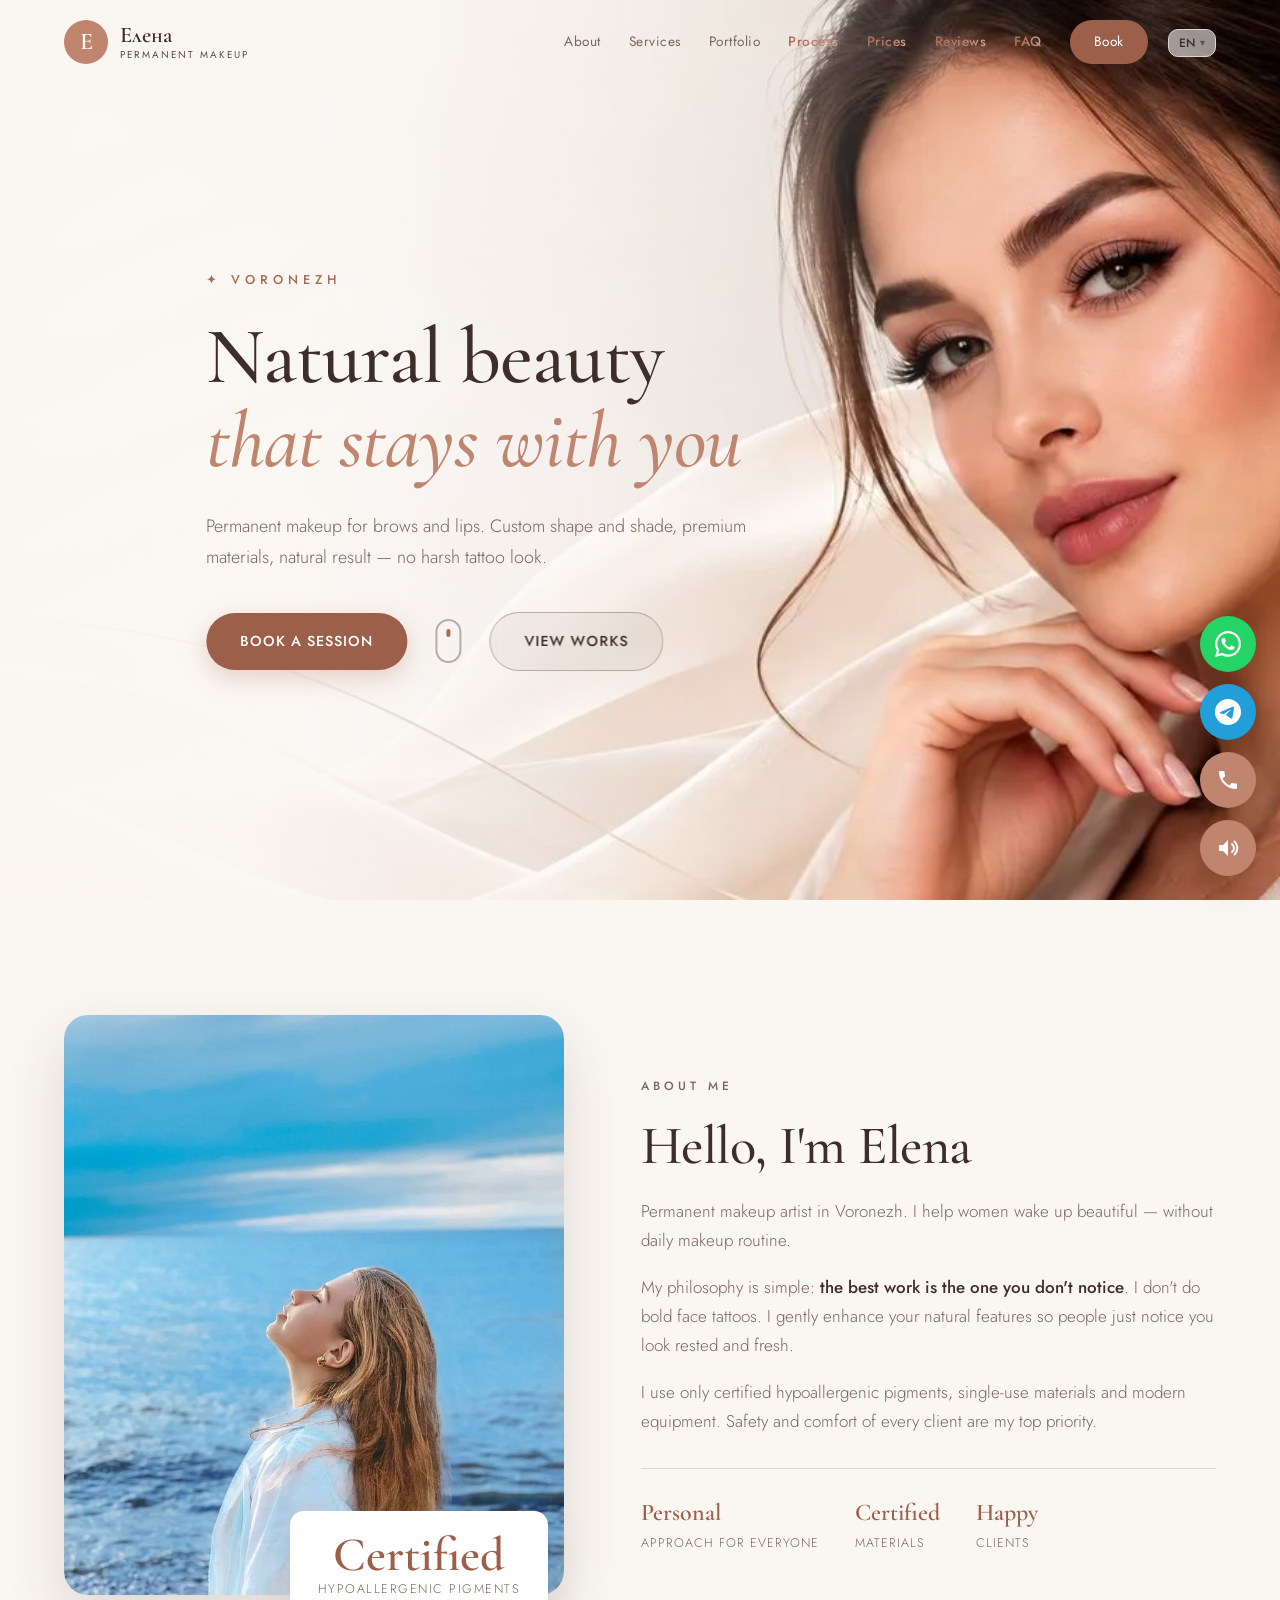
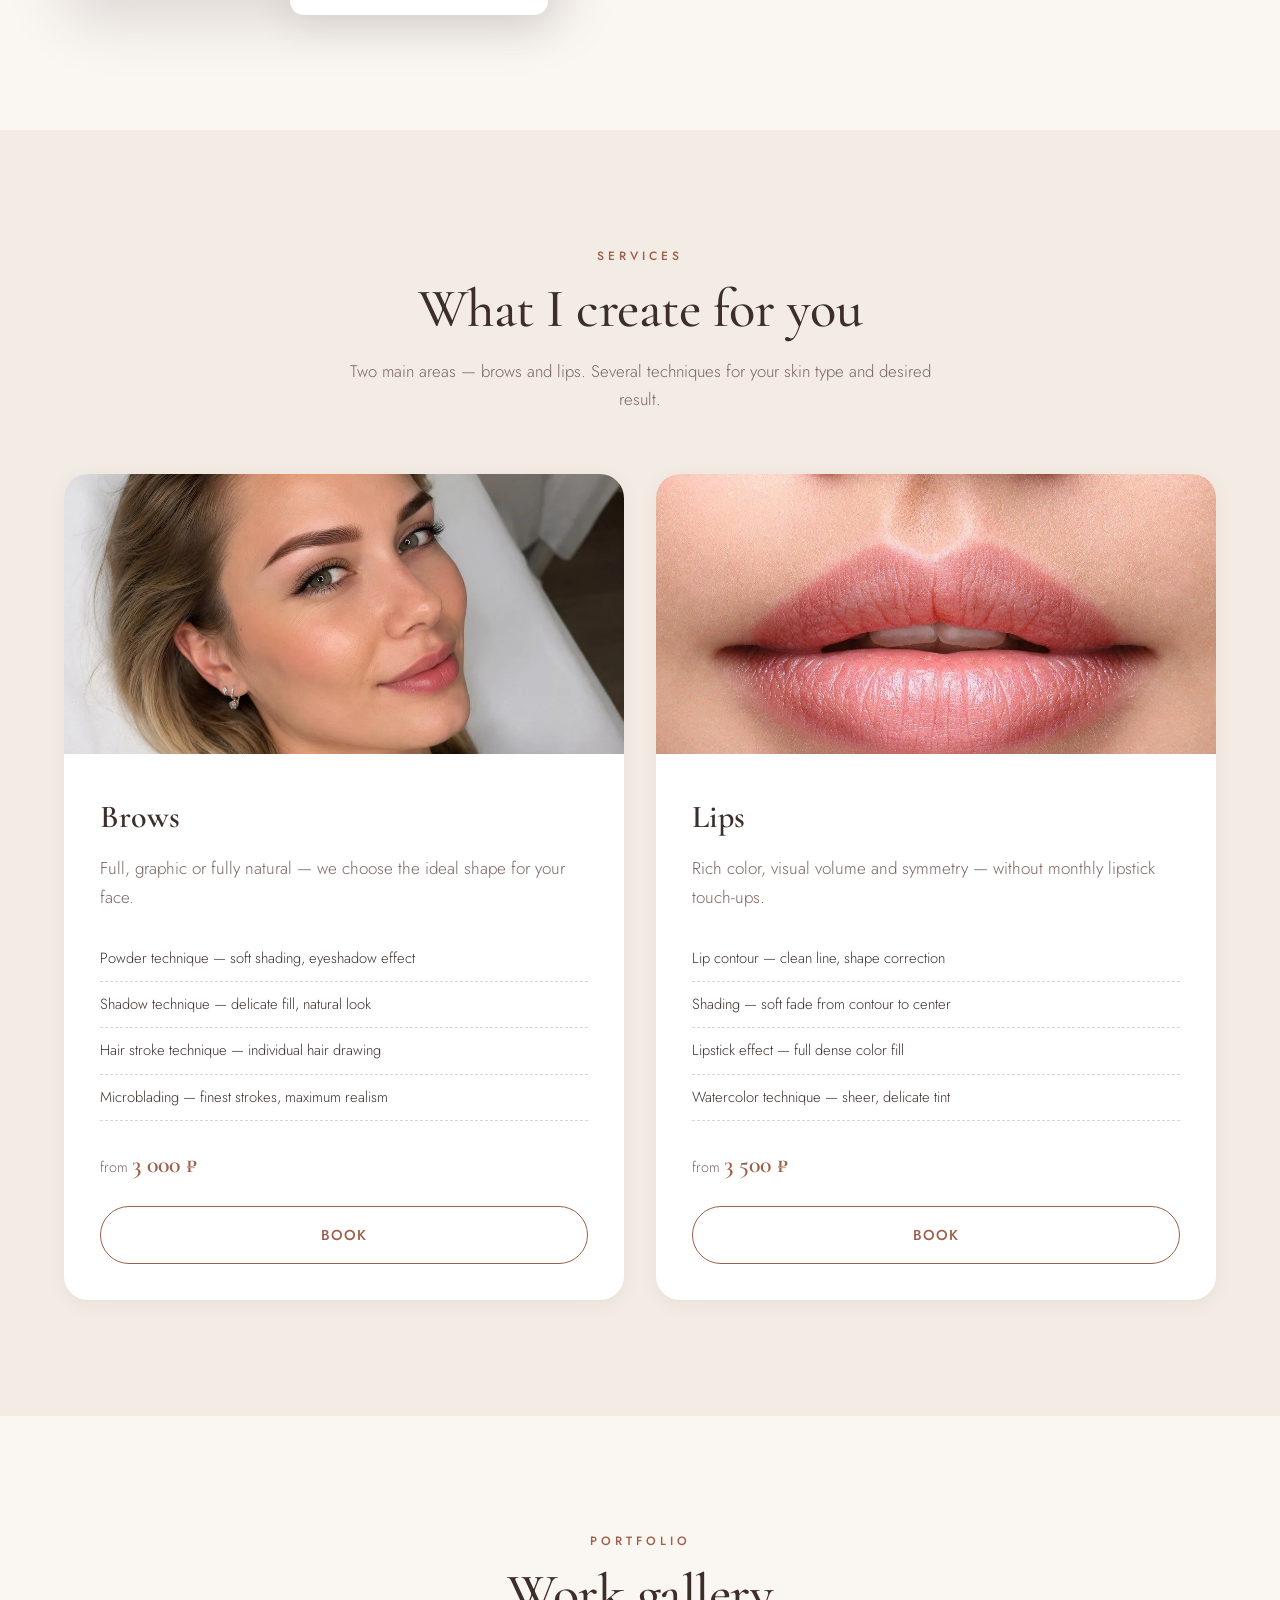
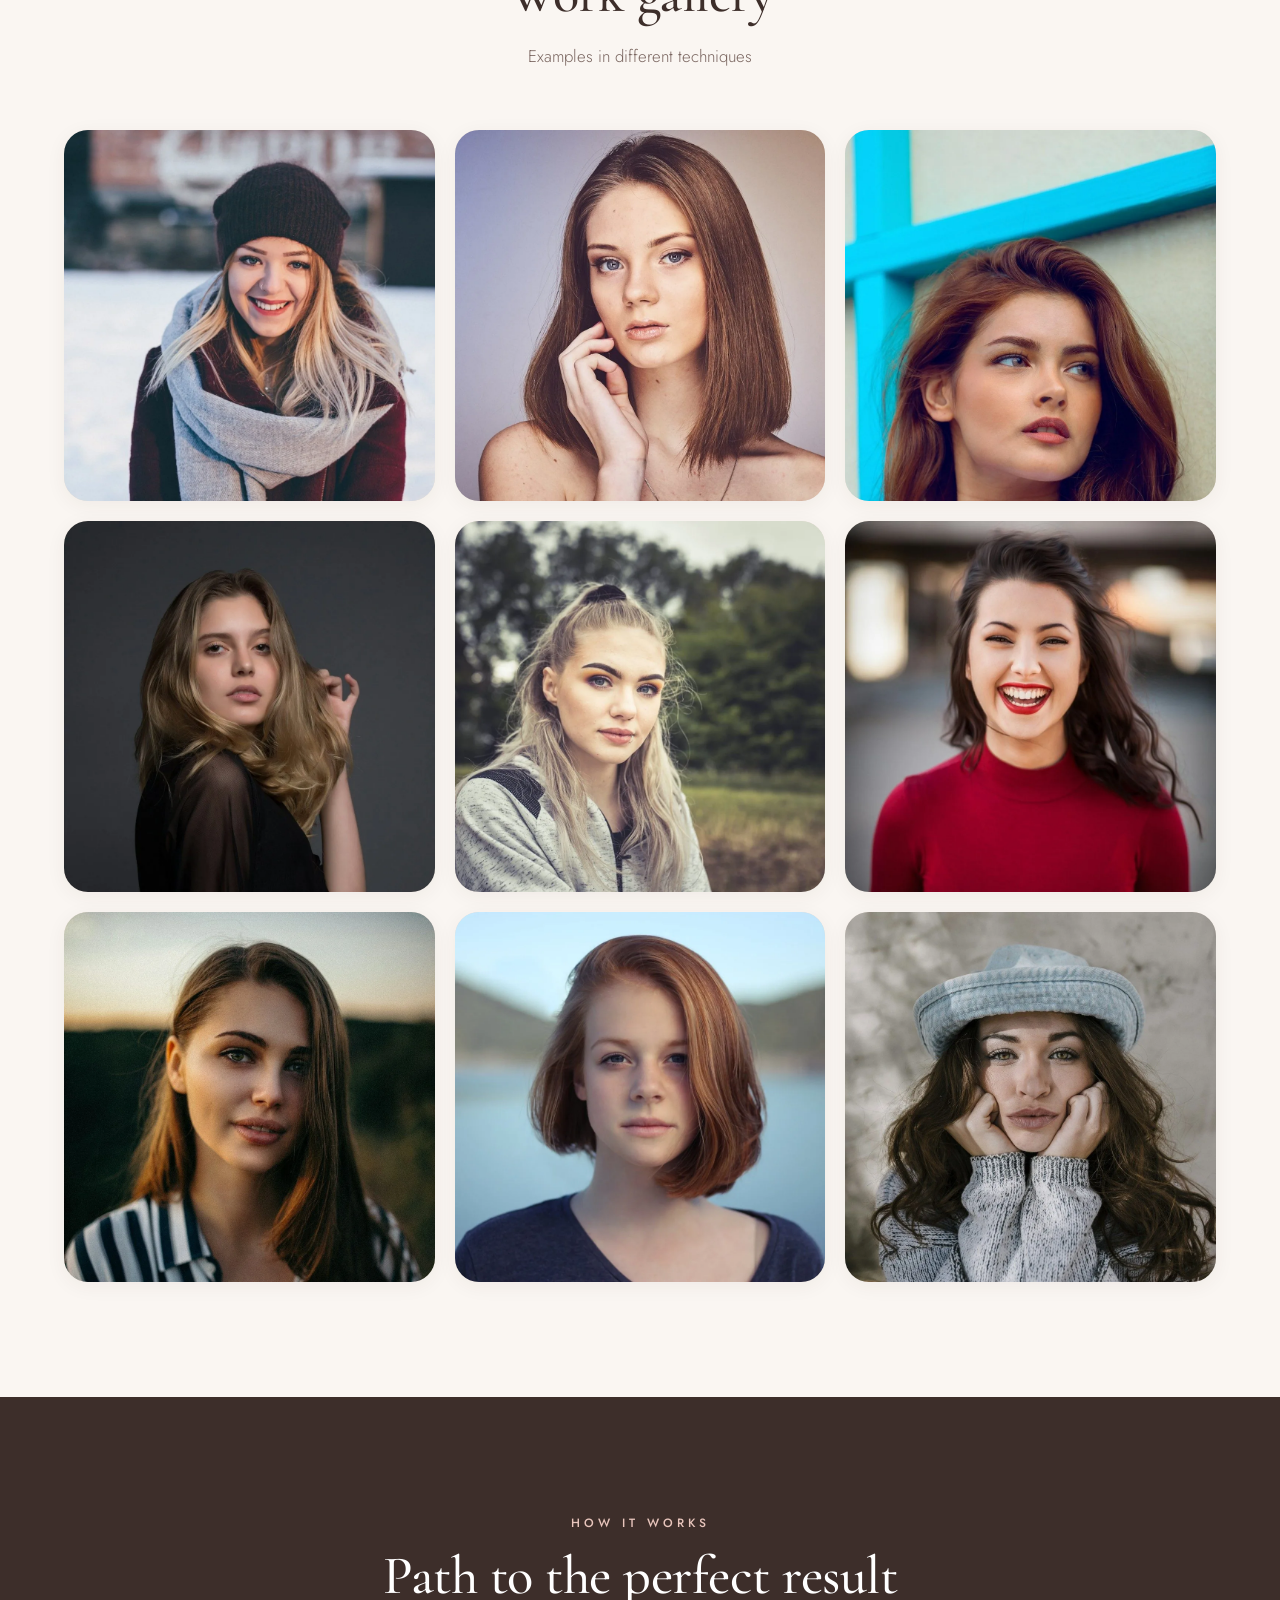
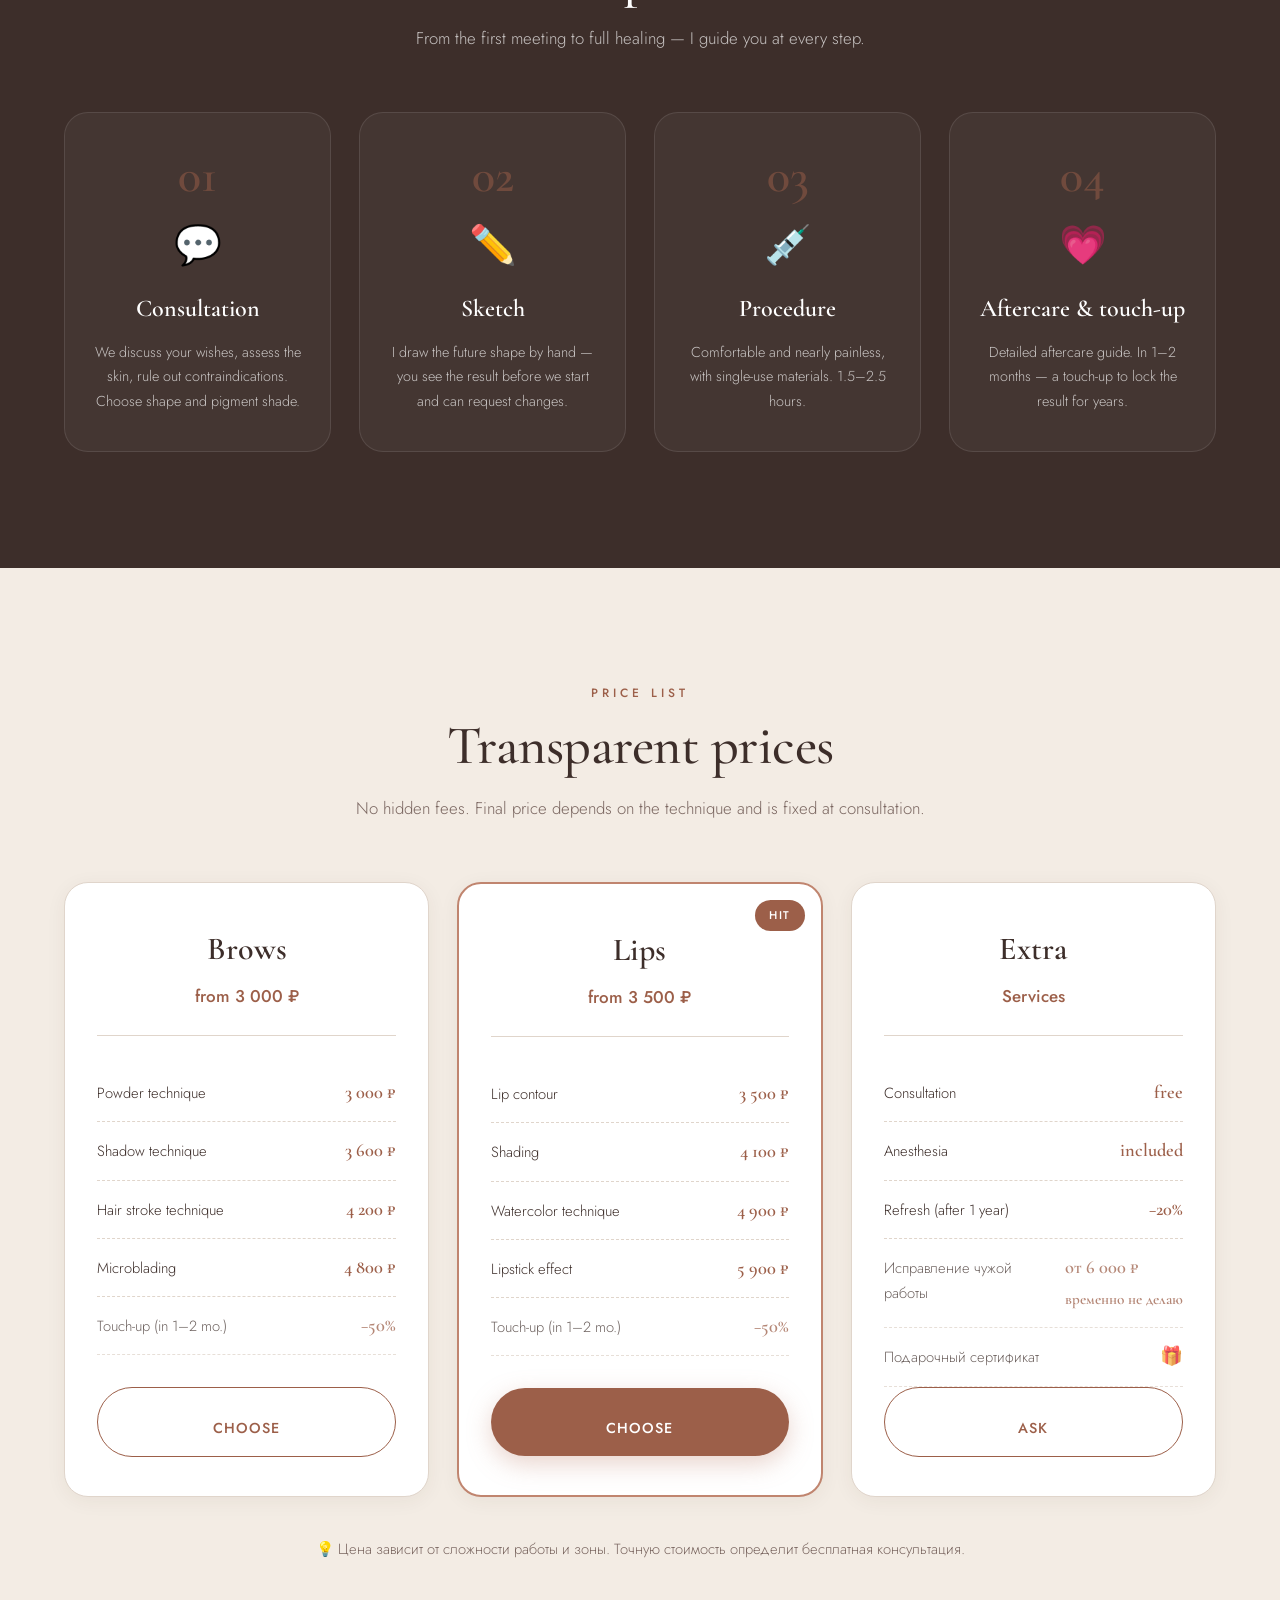
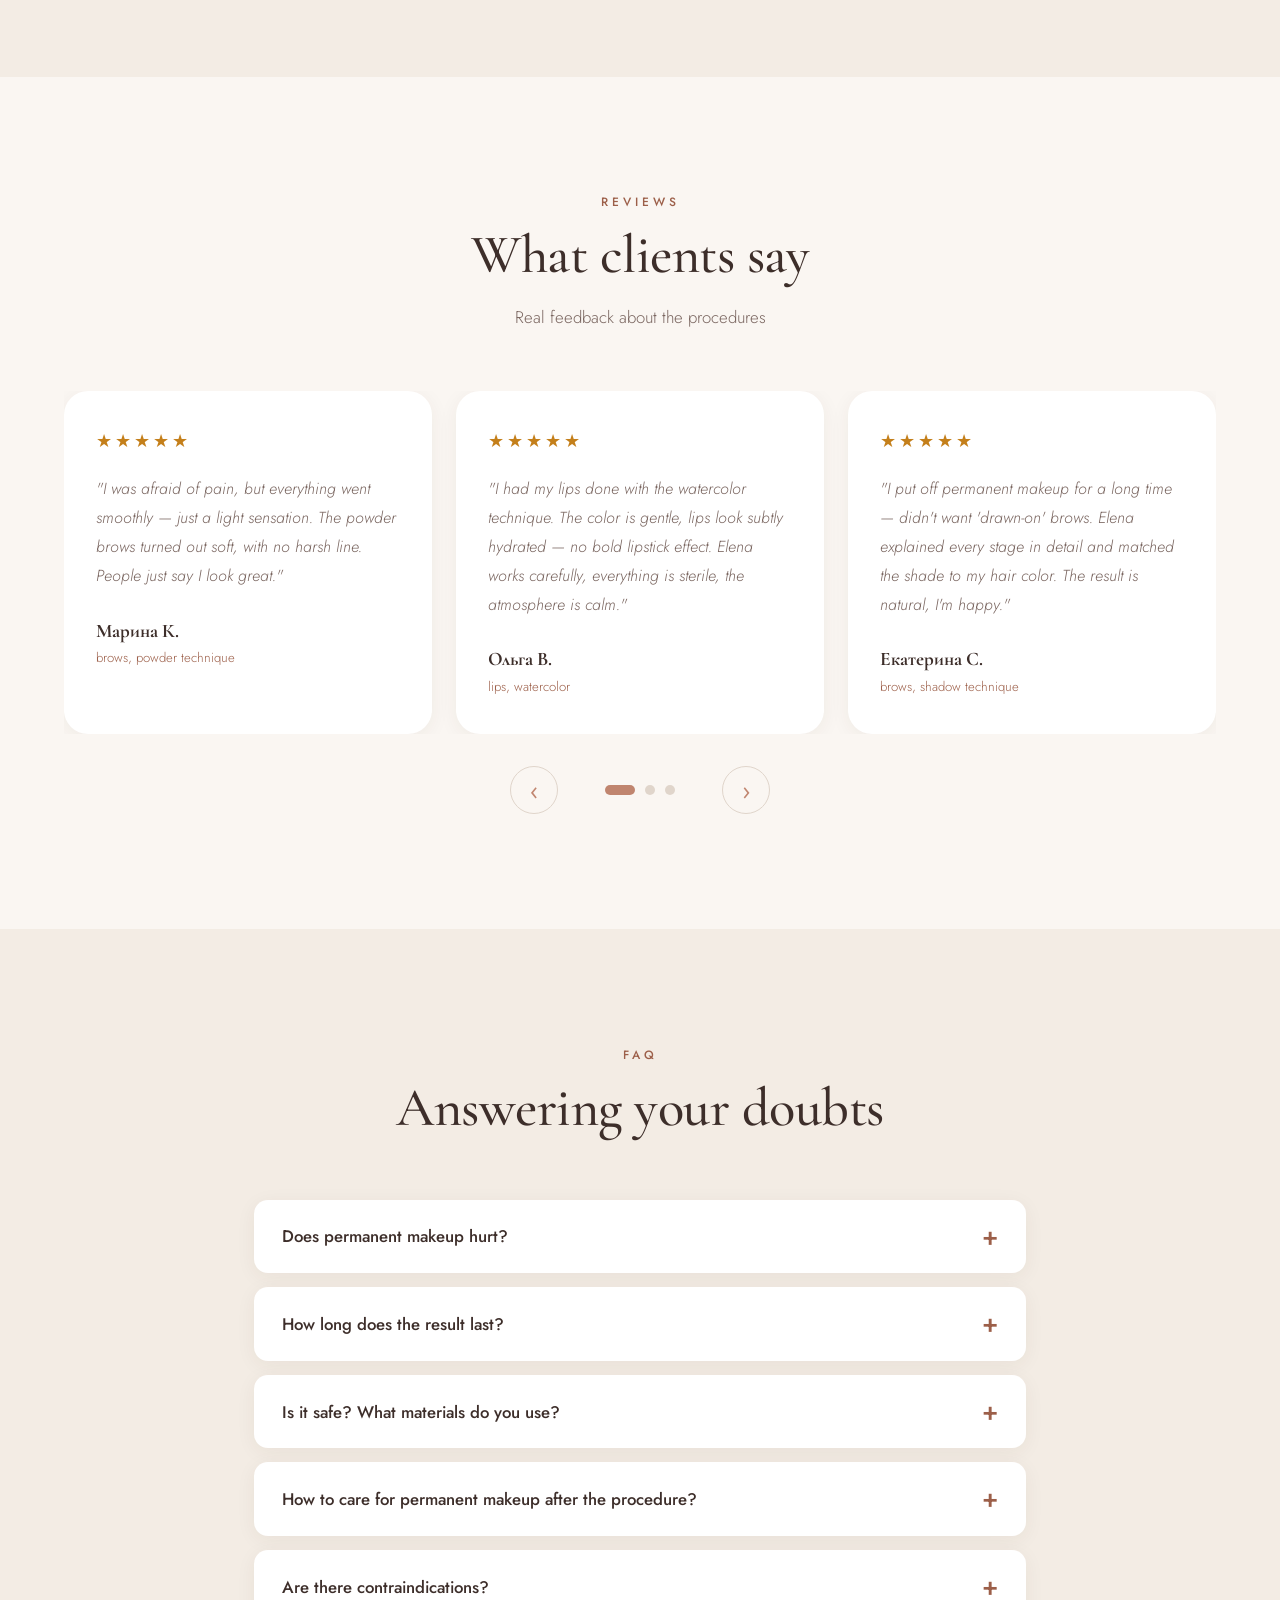
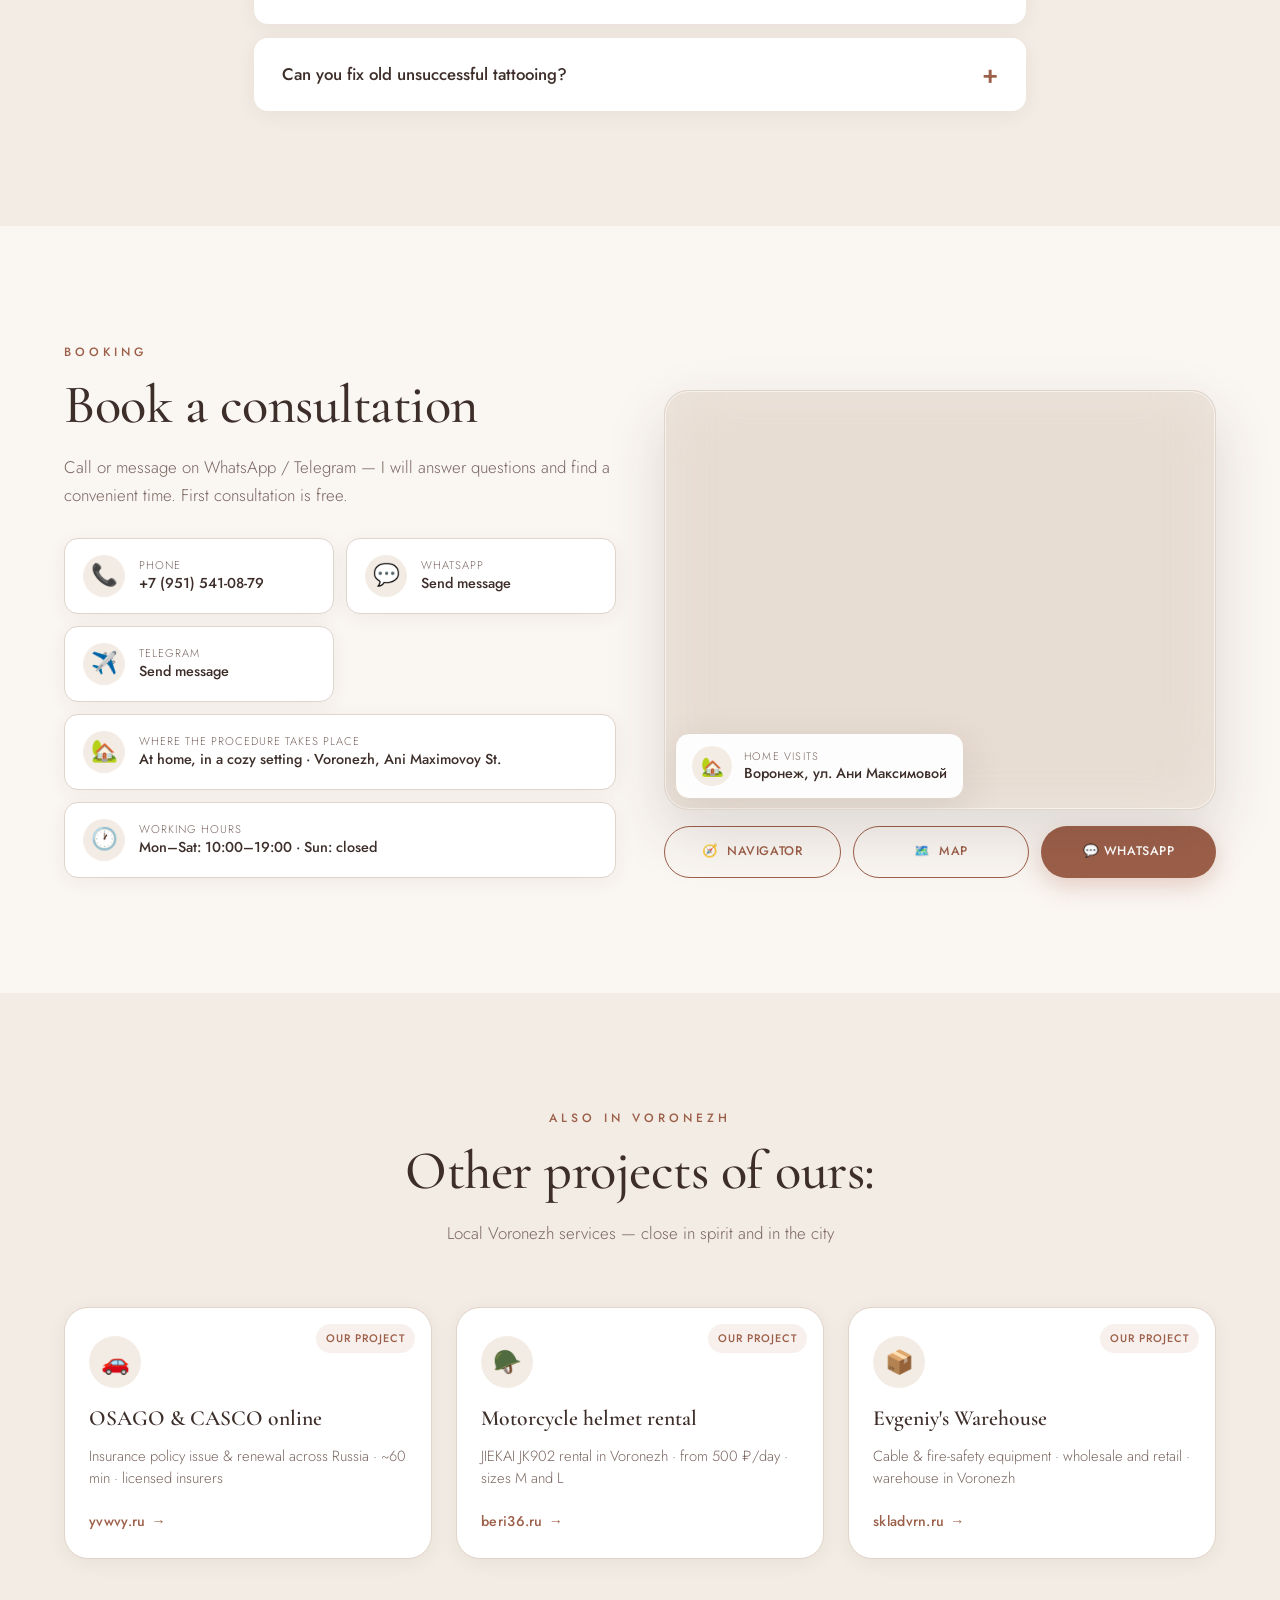
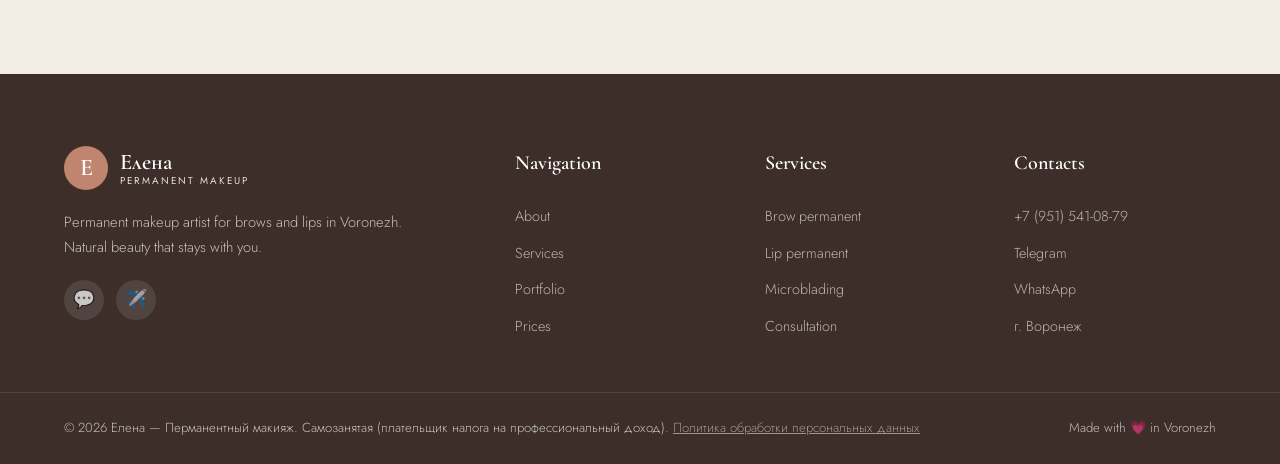
==== index-en.html @ 37e69c32 "Music: fix autoplay in Chrome (muted fallback + first interaction), cache-busting v2 for js/css" ====
<!DOCTYPE html>

<html lang="en">
<head>
<meta charset="utf-8"/>
<meta content="width=device-width, initial-scale=1.0, viewport-fit=cover" name="viewport"/>
<meta content="#3D2E2A" name="theme-color"/>
<meta content="index, follow" name="robots"/>
<meta content="Елена — перманентный макияж, Воронеж" name="author"/>
<meta content="Permanent makeup for brows and lips in Voronezh — powder brows, microblading, watercolor lips. Natural result, hypoallergenic pigments. Free consultation." name="description"/>
<meta content="перманентный макияж Воронеж, татуаж бровей Воронеж, пудровые брови Воронеж, микроблейдинг Воронеж, татуаж губ Воронеж, перманентный макияж губ, акварельные губы, волосковая техника бровей, перманент бровей цена, коррекция перманентного макияжа Воронеж" name="keywords"/>
<meta content="7212f6251177285f" name="yandex-verification"/>
<meta content="kPjtt6Nt6N9rTs43Lpr_PBT9k_g7PgXFMlWb2uV_ee8" name="google-site-verification"/>
<!-- Yandex.Metrika counter -->
<script type="text/javascript">
        (function(m,e,t,r,i,k,a){
            m[i]=m[i]||function(){(m[i].a=m[i].a||[]).push(arguments)};
            m[i].l=1*new Date();
            for (var j = 0; j < document.scripts.length; j++) {if (document.scripts[j].src === r) { return; }}
            k=e.createElement(t),a=e.getElementsByTagName(t)[0],k.async=1,k.src=r,a.parentNode.insertBefore(k,a)
        })(window, document,'script','https://mc.yandex.ru/metrika/tag.js?id=111347939', 'ym');

        ym(111347939, 'init', {
            webvisor: true,
            clickmap: true,
            trackLinks: true,
            accurateTrackBounce: true
        });
    </script>
<!-- /Yandex.Metrika counter -->
<title>Permanent Makeup Voronezh — Brows &amp; Lips | Elena</title>
<!-- Домен: elenaperm.ru -->
<link href="https://elenaperm.ru/index-en.html" rel="canonical"/><!-- hreflang: у каждого языка теперь своя настоящая статическая страница (не ?lang= на одном URL) — так поисковики видят реальный переведённый контент по каждому адресу, а не зависят от выполнения JS в браузере. x-default ведёт на русскую версию. --><link href="https://elenaperm.ru/" hreflang="ru" rel="alternate"/><link href="https://elenaperm.ru/index-en.html" hreflang="en" rel="alternate"/><link href="https://elenaperm.ru/index-zh.html" hreflang="zh-Hans" rel="alternate"/><link href="https://elenaperm.ru/index-uz.html" hreflang="uz" rel="alternate"/><link href="https://elenaperm.ru/index-ka.html" hreflang="ka" rel="alternate"/><link href="https://elenaperm.ru/index-os.html" hreflang="os" rel="alternate"/><link href="https://elenaperm.ru/index-ky.html" hreflang="ky" rel="alternate"/><link href="https://elenaperm.ru/index-fr.html" hreflang="fr" rel="alternate"/><link href="https://elenaperm.ru/" hreflang="x-default" rel="alternate"/>

<!-- Open Graph / превью ссылок (Telegram, VK и др.) -->
<meta content="website" property="og:type"/>
<meta content="en_US" property="og:locale"/><meta content="ru_RU" property="og:locale:alternate"/><meta content="zh_CN" property="og:locale:alternate"/><meta content="uz_UZ" property="og:locale:alternate"/><meta content="ka_GE" property="og:locale:alternate"/><meta content="os_RU" property="og:locale:alternate"/><meta content="ky_KG" property="og:locale:alternate"/><meta content="fr_FR" property="og:locale:alternate"/>






<meta content="Permanent Makeup Voronezh — Brows &amp; Lips | Elena" property="og:title"/>
<meta content="Permanent makeup for brows and lips in Voronezh — powder brows, microblading, watercolor lips. Natural result, hypoallergenic pigments. Free consultation." property="og:description"/>
<meta content="https://elenaperm.ru/images/hero-bg-new.jpg" property="og:image"/>
<meta content="1400" property="og:image:width"/>
<meta content="642" property="og:image:height"/>
<meta content="Перманентный макияж бровей и губ в Воронеже — мастер Елена" property="og:image:alt"/>
<meta content="https://elenaperm.ru/index-en.html" property="og:url"/>
<meta content="Елена — Перманентный макияж" property="og:site_name"/>
<!-- twitter: meta-теги убраны (X/Twitter ограничен в РФ) -->
<!-- Favicon -->
<link href="favicon.svg" rel="icon" type="image/svg+xml"/>
<link href="favicon-32.png" rel="icon" sizes="32x32" type="image/png"/>
<link href="apple-touch-icon.png" rel="apple-touch-icon"/>
<!-- Fonts -->
<link href="https://fonts.googleapis.com" rel="preconnect"/>
<link crossorigin="" href="https://fonts.gstatic.com" rel="preconnect"/>
<link href="https://fonts.googleapis.com/css2?family=Cormorant+Garamond:wght@400;500;600;700&amp;family=Jost:wght@300;400;500;600&amp;display=swap" rel="stylesheet"/>
<!-- Styles -->
<!-- Предзагрузка hero-фона: WebP для современных браузеров (~40% легче), JPG сам подтянется как фон в CSS для старых -->
<link as="image" fetchpriority="high" href="images/hero-bg-new.webp" rel="preload" type="image/webp"/>
<link href="css/style.css?v=2" rel="stylesheet"/>
<!-- Структурированные данные для поиска/карт -->
<script type="application/ld+json">
    {
        "@context": "https://schema.org",
        "@type": "BeautySalon",
        "@id": "https://elenaperm.ru/#business",
        "name": "Елена — Перманентный макияж",
        "description": "Перманентный макияж бровей и губ в Воронеже: пудровые брови, микроблейдинг, волосковая техника, акварельные губы и эффект помады. Натуральный результат, гипоаллергенные пигменты, индивидуальный подбор формы и цвета.",
        "image": "https://elenaperm.ru/images/hero-bg-new.jpg",
        "url": "https://elenaperm.ru/index-en.html",
        "telephone": "+79515410879",
        "priceRange": "от 3000 ₽",
        "currenciesAccepted": "RUB",
        "address": {
            "@type": "PostalAddress",
            "streetAddress": "ул. Ани Максимовой",
            "addressLocality": "Воронеж",
            "addressRegion": "Воронежская область",
            "addressCountry": "RU"
        },
        "geo": {
            "@type": "GeoCoordinates",
            "latitude": 51.581948,
            "longitude": 39.323545
        },
        "areaServed": {
            "@type": "City",
            "name": "Воронеж"
        },
        "sameAs": [
            "https://wa.me/79515410879",
            "https://t.me/Annship_Psy_CTR"
        ],
        "openingHoursSpecification": [
            {
                "@type": "OpeningHoursSpecification",
                "dayOfWeek": ["Monday","Tuesday","Wednesday","Thursday","Friday","Saturday"],
                "opens": "10:00",
                "closes": "19:00"
            }
        ],
        "hasOfferCatalog": {
            "@type": "OfferCatalog",
            "name": "Услуги перманентного макияжа",
            "itemListElement": [
                {
                    "@type": "Offer",
                    "itemOffered": { "@type": "Service", "name": "Перманентный макияж бровей (пудровая, теневая, волосковая техника, микроблейдинг)" },
                    "priceCurrency": "RUB",
                    "price": "3000"
                },
                {
                    "@type": "Offer",
                    "itemOffered": { "@type": "Service", "name": "Перманентный макияж губ (контур, растушёвка, акварель, эффект помады)" },
                    "priceCurrency": "RUB",
                    "price": "3500"
                }
            ]
        }
    }
    </script>
</head>
<body>
<!-- Пиксель Яндекс.Метрики для случая без JS — по спецификации HTML5 <noscript><div> не может
         жить внутри <head> (там разрешены только link/style/meta), поэтому перенесено сюда. -->
<noscript><div><img alt="" src="https://mc.yandex.ru/watch/111347939" style="position:absolute; left:-9999px;"/></div></noscript>
<a class="skip-link" href="#hero">Skip to content</a>
<!-- Оверлей мобильного меню -->
<div aria-hidden="true" class="nav-overlay" id="navOverlay"></div>
<!-- ============ ПЛАВАЮЩИЕ КНОПКИ ============ -->
<div class="floating-buttons">
<a aria-label="WhatsApp" class="float-btn float-whatsapp" href="https://wa.me/79515410879" rel="noopener noreferrer" target="_blank">
<svg fill="currentColor" height="26" viewbox="0 0 24 24" width="26"><path d="M17.472 14.382c-.297-.149-1.758-.867-2.03-.967-.273-.099-.471-.148-.67.15-.197.297-.767.966-.94 1.164-.173.199-.347.223-.644.075-.297-.15-1.255-.463-2.39-1.475-.883-.788-1.48-1.761-1.653-2.059-.173-.297-.018-.458.13-.606.134-.133.298-.347.446-.52.149-.174.198-.298.298-.497.099-.198.05-.371-.025-.52-.075-.149-.669-1.612-.916-2.207-.242-.579-.487-.5-.669-.51-.173-.008-.371-.01-.57-.01-.198 0-.52.074-.792.372-.272.297-1.04 1.016-1.04 2.479 0 1.462 1.065 2.875 1.213 3.074.149.198 2.096 3.2 5.077 4.487.709.306 1.262.489 1.694.625.712.227 1.36.195 1.871.118.571-.085 1.758-.719 2.006-1.413.248-.694.248-1.289.173-1.413-.074-.124-.272-.198-.57-.347m-5.421 7.403h-.004a9.87 9.87 0 01-5.031-1.378l-.361-.214-3.741.982.998-3.648-.235-.374a9.86 9.86 0 01-1.51-5.26c.001-5.45 4.436-9.884 9.888-9.884 2.64 0 5.122 1.03 6.988 2.898a9.825 9.825 0 012.893 6.994c-.003 5.45-4.437 9.884-9.885 9.884m8.413-18.297A11.815 11.815 0 0012.05 0C5.495 0 .16 5.335.157 11.892c0 2.096.547 4.142 1.588 5.945L.057 24l6.305-1.654a11.882 11.882 0 005.683 1.448h.005c6.554 0 11.89-5.335 11.893-11.893a11.821 11.821 0 00-3.48-8.413Z"></path></svg>
</a>
<a aria-label="Telegram" class="float-btn float-telegram" href="https://t.me/Annship_Psy_CTR" rel="noopener noreferrer" target="_blank">
<svg fill="currentColor" height="26" viewbox="0 0 24 24" width="26"><path d="M11.944 0A12 12 0 0 0 0 12a12 12 0 0 0 12 12 12 12 0 0 0 12-12A12 12 0 0 0 12 0a12 12 0 0 0-.056 0zm4.962 7.224c.1-.002.321.023.465.14a.506.506 0 0 1 .171.325c.016.093.036.306.02.472-.18 1.898-.962 6.502-1.36 8.627-.168.9-.499 1.201-.82 1.23-.696.065-1.225-.46-1.9-.902-1.056-.693-1.653-1.124-2.678-1.8-1.185-.78-.417-1.21.258-1.91.177-.184 3.247-2.977 3.307-3.23.007-.032.014-.15-.056-.212s-.174-.041-.249-.024c-.106.024-1.793 1.14-5.061 3.345-.48.33-.913.49-1.302.48-.428-.008-1.252-.241-1.865-.44-.752-.245-1.349-.374-1.297-.789.027-.216.325-.437.893-.663 3.498-1.524 5.83-2.529 6.998-3.014 3.332-1.386 4.025-1.627 4.476-1.635z"></path></svg>
</a>
<a aria-label="Позвонить" class="float-btn float-phone" href="tel:+79515410879">
<svg fill="currentColor" height="24" viewbox="0 0 24 24" width="24"><path d="M6.62 10.79c1.44 2.83 3.76 5.14 6.59 6.59l2.2-2.2c.27-.27.67-.36 1.02-.24 1.12.37 2.33.57 3.57.57.55 0 1 .45 1 1V20c0 .55-.45 1-1 1-9.39 0-17-7.61-17-17 0-.55.45-1 1-1h3.5c.55 0 1 .45 1 1 0 1.25.2 2.45.57 3.57.11.35.03.74-.25 1.02l-2.2 2.2z"></path></svg>
</a>
<button aria-label="Музыка" aria-pressed="false" class="float-btn float-music" id="musicToggle" type="button">
<svg fill="currentColor" height="24" viewbox="0 0 24 24" width="24"><path d="M3 9v6h4l5 5V4L7 9H3z"/><path d="M16 8a5 5 0 0 1 0 8" fill="none" stroke="currentColor" stroke-width="2" stroke-linecap="round"/><path d="M18.5 5.5a9 9 0 0 1 0 13" fill="none" stroke="currentColor" stroke-width="2" stroke-linecap="round"/></svg>
</button>
</div>
<!-- ============ НАВИГАЦИЯ ============ -->
<header class="navbar" id="navbar">
<div class="container nav-container">
<a class="logo" href="#hero">
<span class="logo-mark">Е</span>
<span class="logo-text">Елена<small>permanent makeup</small></span>
</a>
<nav class="nav-menu" id="navMenu">
<a class="nav-link" href="#about">About</a>
<a class="nav-link" href="#services">Services</a>
<a class="nav-link" href="#portfolio">Portfolio</a>
<a class="nav-link nav-link-gradient" href="#process">Process</a>
<a class="nav-link nav-link-gradient" href="#pricing">Prices</a>
<a class="nav-link nav-link-gradient" href="#reviews">Reviews</a>
<a class="nav-link nav-link-gradient" href="#faq">FAQ</a>
<a class="nav-link nav-cta" href="#booking">Book</a>
</nav>
<div aria-label="Language" class="lang-dropdown lang-dropdown-static" id="langSwitcher"><button aria-expanded="false" aria-haspopup="listbox" aria-label="Language" class="lang-toggle" id="langToggle" type="button"><span class="lang-current" id="langCurrent">EN</span><span aria-hidden="true" class="lang-chevron">▾</span></button><div aria-label="Language" class="lang-menu" id="langMenu" role="listbox"><a aria-selected="false" class="lang-option" href="index.html" role="option"><span class="lang-option-code">RU</span><span class="lang-option-name">Русский</span></a><span aria-selected="true" class="lang-option active" role="option"><span class="lang-option-code">EN</span><span class="lang-option-name">English</span></span><a aria-selected="false" class="lang-option" href="index-zh.html" role="option"><span class="lang-option-code">中文</span><span class="lang-option-name">中文</span></a><a aria-selected="false" class="lang-option" href="index-uz.html" role="option"><span class="lang-option-code">UZ</span><span class="lang-option-name">O'zbekcha</span></a><a aria-selected="false" class="lang-option" href="index-ka.html" role="option"><span class="lang-option-code">KA</span><span class="lang-option-name">ქართული</span></a><a aria-selected="false" class="lang-option" href="index-os.html" role="option"><span class="lang-option-code">OS</span><span class="lang-option-name">Ирон</span></a><a aria-selected="false" class="lang-option" href="index-ky.html" role="option"><span class="lang-option-code">KY</span><span class="lang-option-name">Кыргызча</span></a><a aria-selected="false" class="lang-option" href="index-fr.html" role="option"><span class="lang-option-code">FR</span><span class="lang-option-name">Français</span></a></div></div>
<button aria-label="Menu" class="burger" id="burger" type="button">
<span></span><span></span><span></span>
</button>
</div>
</header>
<!-- ============ HERO ============ -->
<section class="hero" id="hero">
<div class="hero-overlay"></div>
<div class="container hero-content">
<p class="hero-tagline reveal">✦ Voronezh</p>
<h1 class="hero-title reveal">Natural beauty<br/><em>that stays with you</em></h1>
<p class="hero-subtitle reveal">Permanent makeup for brows and lips. Custom shape and shade, premium materials, natural result — no harsh tattoo look.</p>
<div class="hero-cta reveal">
<div class="hero-buttons">
<a class="btn btn-primary" href="#booking">Book a session</a>
<a aria-label="Прокрутить вниз" class="hero-scroll" href="#about">
<span></span>
</a>
<a class="btn btn-ghost" href="#portfolio">View works</a>
</div>
</div>
</div>
</section>
<!-- ============ О ЕЛЕНЕ ============ -->
<section class="section about" id="about">
<div class="container about-grid">
<div class="about-image reveal">
<picture><source srcset="images/about-elena.webp" type="image/webp"/><img alt="Elena — permanent makeup artist for brows and lips in Voronezh" height="1067" loading="lazy" src="images/about-elena.jpg" width="800"/></picture>
<div class="about-badge">
<span class="badge-num">Certified</span>
<span class="badge-text">hypoallergenic pigments</span>
</div>
</div>
<div class="about-text reveal">
<p class="eyebrow">about me</p>
<h2 class="section-title">Hello, I'm Elena</h2>
<p>Permanent makeup artist in Voronezh. I help women wake up beautiful — without daily makeup routine.</p>
<p>My philosophy is simple: <strong>the best work is the one you don't notice</strong>. I don't do bold face tattoos. I gently enhance your natural features so people just notice you look rested and fresh.</p>
<p>I use only certified hypoallergenic pigments, single-use materials and modern equipment. Safety and comfort of every client are my top priority.</p>
<div class="about-stats">
<div class="stat">
<span class="stat-num stat-text">Personal</span>
<span class="stat-label">approach for everyone</span>
</div>
<div class="stat">
<span class="stat-num stat-text">Certified</span>
<span class="stat-label">materials</span>
</div>
<div class="stat">
<span class="stat-num stat-text">Happy</span>
<span class="stat-label">clients</span>
</div>
</div>
</div>
</div>
</section>
<!-- ============ УСЛУГИ ============ -->
<section class="section services" id="services">
<div class="container">
<div class="section-head reveal">
<p class="eyebrow">services</p>
<h2 class="section-title">What I create for you</h2>
<p class="section-sub">Two main areas — brows and lips. Several techniques for your skin type and desired result.</p>
</div>
<div class="services-grid">
<!-- БРОВИ -->
<article class="service-card reveal">
<div class="service-img">
<picture><source srcset="images/service-brows.webp" type="image/webp"/><img alt="Permanent brow makeup in Voronezh — powder and hair-stroke technique" height="733" loading="lazy" src="images/service-brows.jpg" width="1100"/></picture>
</div>
<div class="service-body">
<h3>Brows</h3>
<p class="service-desc">Full, graphic or fully natural — we choose the ideal shape for your face.</p>
<ul class="service-list">
<li>Powder technique — soft shading, eyeshadow effect</li>
<li>Shadow technique — delicate fill, natural look</li>
<li>Hair stroke technique — individual hair drawing</li>
<li>Microblading — finest strokes, maximum realism</li>
</ul>
<div class="service-from"><span>from</span> <strong>3 000 ₽</strong></div>
<a class="btn btn-outline" href="#booking">Book</a>
</div>
</article>
<!-- ГУБЫ -->
<article class="service-card reveal">
<div class="service-img">
<picture><source srcset="images/service-lips.webp" type="image/webp"/><img alt="Permanent lip makeup in Voronezh — watercolor technique and lipstick effect" height="798" loading="lazy" src="images/service-lips.jpg" width="1077"/></picture>
</div>
<div class="service-body">
<h3>Lips</h3>
<p class="service-desc">Rich color, visual volume and symmetry — without monthly lipstick touch-ups.</p>
<ul class="service-list">
<li>Lip contour — clean line, shape correction</li>
<li>Shading — soft fade from contour to center</li>
<li>Lipstick effect — full dense color fill</li>
<li>Watercolor technique — sheer, delicate tint</li>
</ul>
<div class="service-from"><span>from</span> <strong>3 500 ₽</strong></div>
<a class="btn btn-outline" href="#booking">Book</a>
</div>
</article>
</div>
</div>
</section>
<!-- ============ ГАЛЕРЕЯ РАБОТ ============ -->
<section class="section portfolio" id="portfolio">
<div class="container">
<div class="section-head reveal">
<p class="eyebrow">portfolio</p>
<h2 class="section-title">Work gallery</h2>
<p class="section-sub">Examples in different techniques</p>
</div>
<div class="portfolio-grid">
<div class="portfolio-item reveal"><picture><source srcset="images/g1.webp" type="image/webp"/><img alt="Powder brows — work by master Elena in Voronezh" height="1000" loading="lazy" src="images/g1.jpg" width="1000"/></picture></div>
<div class="portfolio-item reveal"><picture><source srcset="images/g2.webp" type="image/webp"/><img alt="Permanent brow makeup — natural result" height="1000" loading="lazy" src="images/g2.jpg" width="1000"/></picture></div>
<div class="portfolio-item reveal"><picture><source srcset="images/g3.webp" type="image/webp"/><img alt="Watercolor lips — permanent makeup in Voronezh" height="1000" loading="lazy" src="images/g3.jpg" width="1000"/></picture></div>
<div class="portfolio-item reveal"><picture><source srcset="images/g4.webp" type="image/webp"/><img alt="Permanent brows and lips — before and after" height="1000" loading="lazy" src="images/g4.jpg" width="1000"/></picture></div>
<div class="portfolio-item reveal"><picture><source srcset="images/g5.webp" type="image/webp"/><img alt="Microblading brows — work by Elena" height="1000" loading="lazy" src="images/g5.jpg" width="1000"/></picture></div>
<div class="portfolio-item reveal"><picture><source srcset="images/g6.webp" type="image/webp"/><img alt="Shadow-technique brows — permanent makeup" height="1000" loading="lazy" src="images/g6.jpg" width="1000"/></picture></div>
<div class="portfolio-item reveal"><picture><source srcset="images/g7.webp" type="image/webp"/><img alt="Hair-stroke brow technique in Voronezh" height="1000" loading="lazy" src="images/g7.jpg" width="1000"/></picture></div>
<div class="portfolio-item reveal"><picture><source srcset="images/g8.webp" type="image/webp"/><img alt="Permanent lip makeup — lipstick effect" height="1000" loading="lazy" src="images/g8.jpg" width="1000"/></picture></div>
<div class="portfolio-item reveal"><picture><source srcset="images/g9.webp" type="image/webp"/><img alt="Natural permanent makeup for brows and lips" height="1000" loading="lazy" src="images/g9.jpg" width="1000"/></picture></div>
</div>
</div>
</section>
<!-- ============ ПРОЦЕСС ============ -->
<section class="section process" id="process">
<div class="container">
<div class="section-head reveal">
<p class="eyebrow">how it works</p>
<h2 class="section-title">Path to the perfect result</h2>
<p class="section-sub">From the first meeting to full healing — I guide you at every step.</p>
</div>
<div class="process-timeline">
<div class="process-step reveal">
<div class="step-num">01</div>
<div class="step-icon">💬</div>
<h3>Consultation</h3>
<p>We discuss your wishes, assess the skin, rule out contraindications. Choose shape and pigment shade.</p>
</div>
<div class="process-step reveal">
<div class="step-num">02</div>
<div class="step-icon">✏️</div>
<h3>Sketch</h3>
<p>I draw the future shape by hand — you see the result before we start and can request changes.</p>
</div>
<div class="process-step reveal">
<div class="step-num">03</div>
<div class="step-icon">💉</div>
<h3>Procedure</h3>
<p>Comfortable and nearly painless, with single-use materials. 1.5–2.5 hours.</p>
</div>
<div class="process-step reveal">
<div class="step-num">04</div>
<div class="step-icon">💗</div>
<h3>Aftercare &amp; touch-up</h3>
<p>Detailed aftercare guide. In 1–2 months — a touch-up to lock the result for years.</p>
</div>
</div>
</div>
</section>
<!-- ============ ЦЕНЫ ============ -->
<section class="section pricing" id="pricing">
<div class="container">
<div class="section-head reveal">
<p class="eyebrow">price list</p>
<h2 class="section-title">Transparent prices</h2>
<p class="section-sub">No hidden fees. Final price depends on the technique and is fixed at consultation.</p>
</div>
<div class="pricing-grid">
<!-- БРОВИ -->
<div class="price-card reveal">
<div class="price-head">
<h3>Brows</h3>
<p><span>from</span> 3 000 ₽</p>
</div>
<ul class="price-list">
<li><span>Powder technique</span><strong>3 000 ₽</strong></li>
<li><span>Shadow technique</span><strong>3 600 ₽</strong></li>
<li><span>Hair stroke technique</span><strong>4 200 ₽</strong></li>
<li><span>Microblading</span><strong>4 800 ₽</strong></li>
<li class="price-note"><span>Touch-up (in 1–2 mo.)</span><strong>−50%</strong></li>
</ul>
<a class="btn btn-outline btn-block" href="#booking">Choose</a>
</div>
<!-- ГУБЫ -->
<div class="price-card price-featured reveal">
<div class="price-badge">Hit</div>
<div class="price-head">
<h3>Lips</h3>
<p><span>from</span> 3 500 ₽</p>
</div>
<ul class="price-list">
<li><span>Lip contour</span><strong>3 500 ₽</strong></li>
<li><span>Shading</span><strong>4 100 ₽</strong></li>
<li><span>Watercolor technique</span><strong>4 900 ₽</strong></li>
<li><span>Lipstick effect</span><strong>5 900 ₽</strong></li>
<li class="price-note"><span>Touch-up (in 1–2 mo.)</span><strong>−50%</strong></li>
</ul>
<a class="btn btn-primary btn-block" href="#booking">Choose</a>
</div>
<!-- ДОПОЛНИТЕЛЬНО -->
<div class="price-card reveal">
<div class="price-head">
<h3>Extra</h3>
<p>Services</p>
</div>
<ul class="price-list">
<li><span>Consultation</span><strong>free</strong></li>
<li><span>Anesthesia</span><strong>included</strong></li>
<li><span>Refresh (after 1 year)</span><strong>−20%</strong></li>
<li class="price-note"><span>Исправление чужой работы</span><strong>от 6 000 ₽<br/><small>временно не делаю</small></strong></li>
<li class="price-note"><span>Подарочный сертификат</span><strong>🎁</strong></li>
</ul>
<a class="btn btn-outline btn-block" href="#booking">Ask</a>
</div>
</div>
<p class="pricing-foot reveal">💡 Цена зависит от сложности работы и зоны. Точную стоимость определит бесплатная консультация.</p>
</div>
</section>
<!-- ============ ОТЗЫВЫ ============ -->
<section class="section reviews" id="reviews">
<div class="container">
<div class="section-head reveal">
<p class="eyebrow">reviews</p>
<h2 class="section-title">What clients say</h2>
<p class="section-sub">Real feedback about the procedures</p>
</div>
<div class="reviews-viewport">
<div class="reviews-track" id="reviewsTrack">
<div class="review-card">
<div class="stars">★★★★★</div>
<p>"I was afraid of pain, but everything went smoothly — just a light sensation. The powder brows turned out soft, with no harsh line. People just say I look great."</p>
<div class="review-author"><strong>Марина К.</strong><span>brows, powder technique</span></div>
</div>
<div class="review-card">
<div class="stars">★★★★★</div>
<p>"I had my lips done with the watercolor technique. The color is gentle, lips look subtly hydrated — no bold lipstick effect. Elena works carefully, everything is sterile, the atmosphere is calm."</p>
<div class="review-author"><strong>Ольга В.</strong><span>lips, watercolor</span></div>
</div>
<div class="review-card">
<div class="stars">★★★★★</div>
<p>"I put off permanent makeup for a long time — didn't want 'drawn-on' brows. Elena explained every stage in detail and matched the shade to my hair color. The result is natural, I'm happy."</p>
<div class="review-author"><strong>Екатерина С.</strong><span>brows, shadow technique</span></div>
</div>
<div class="review-card">
<div class="stars">★★★★★</div>
<p>"I had both brows and lips done. In the morning there's nothing left to fill in — it saves time every day. Elena chose the shape to fit my face, not a 'trendy' template."</p>
<div class="review-author"><strong>Анна Л.</strong><span>brows + lips</span></div>
</div>
<div class="review-card">
<div class="stars">★★★★★</div>
<p>"I chose microblading — wanted the look of individual hairs. It turned out neat and natural. After healing, the color softened a bit, just as Elena warned. Planning to come back for touch-up."</p>
<div class="review-author"><strong>Дарья М.</strong><span>microblading</span></div>
</div>
</div>
</div>
<div class="reviews-nav">
<button aria-label="Предыдущий" class="review-btn" id="reviewPrev" type="button">‹</button>
<div class="reviews-dots" id="reviewDots"></div>
<button aria-label="Следующий" class="review-btn" id="reviewNext" type="button">›</button>
</div>
</div>
</section>
<!-- ============ FAQ ============ -->
<section class="section faq" id="faq">
<div class="container faq-container">
<div class="section-head reveal">
<p class="eyebrow">FAQ</p>
<h2 class="section-title">Answering your doubts</h2>
</div>
<div class="faq-list">
<div class="faq-item reveal">
<button class="faq-question" type="button">
<span>Does permanent makeup hurt?</span>
<span class="faq-icon">+</span>
</button>
<div class="faq-answer">
<p>No — the procedure is comfortable. You feel only a light touch. Most clients relax and even doze during the session.</p>
</div>
</div>
<div class="faq-item reveal">
<button class="faq-question" type="button">
<span>How long does the result last?</span>
<span class="faq-icon">+</span>
</button>
<div class="faq-answer">
<p>On average 1 to 3 years, depending on skin type, technique and aftercare. Oily skin fades faster; dry skin lasts longer. One touch-up in 1–2 months is recommended.</p>
</div>
</div>
<div class="faq-item reveal">
<button class="faq-question" type="button">
<span>Is it safe? What materials do you use?</span>
<span class="faq-icon">+</span>
</button>
<div class="faq-answer">
<p>Yes. I follow all safety standards. Only sterile single-use materials, opened in front of you. Certified hypoallergenic pigments. Equipment is processed per sanitary rules.</p>
</div>
</div>
<div class="faq-item reveal">
<button class="faq-question" type="button">
<span>How to care for permanent makeup after the procedure?</span>
<span class="faq-icon">+</span>
</button>
<div class="faq-answer">
<p>I give a detailed guide and special cream. Main rules: 5–7 days — no water, no rubbing, no sauna, pool or tanning bed, no makeup on the area. Full healing — 2–4 weeks.</p>
</div>
</div>
<div class="faq-item reveal">
<button class="faq-question" type="button">
<span>Are there contraindications?</span>
<span class="faq-icon">+</span>
</button>
<div class="faq-answer">
<p>Yes: pregnancy and breastfeeding, acute inflammation, severe chronic disease in flare-up, keloid tendency, some medications. We discuss everything at a free consultation.</p>
</div>
</div>
<div class="faq-item reveal">
<button class="faq-question" type="button">
<span>Can you fix old unsuccessful tattooing?</span>
<span class="faq-icon">+</span>
</button>
<div class="faq-answer">
<p>I temporarily do not take cover-ups of other artists' work — it needs extra experience. When I start accepting such cases, I will update this. If unsure — come for a free consultation.</p>
</div>
</div>
</div>
</div>
</section>
<!-- ============ ЗАПИСЬ / КОНТАКТЫ ============ -->
<!-- Формы заявки здесь намеренно нет: заявки принимаются напрямую по телефону/WhatsApp/Telegram -->
<section class="section booking" id="booking">
<div class="container booking-grid">
<div class="booking-info reveal">
<p class="eyebrow">booking</p>
<h2 class="section-title">Book a consultation</h2>
<p class="booking-lead">Call or message on WhatsApp / Telegram — I will answer questions and find a convenient time. First consultation is free.</p>
<div class="contact-cards">
<a class="contact-card" href="tel:+79515410879">
<span class="contact-icon">📞</span>
<div><small>Phone</small><strong>+7 (951) 541-08-79</strong></div>
</a>
<a class="contact-card" href="https://wa.me/79515410879" rel="noopener noreferrer" target="_blank">
<span class="contact-icon">💬</span>
<div><small>WhatsApp</small><strong>Send message</strong></div>
</a>
<a class="contact-card" href="https://t.me/Annship_Psy_CTR" rel="noopener noreferrer" target="_blank">
<span class="contact-icon">✈️</span>
<div><small>Telegram</small><strong>Send message</strong></div>
</a>
<div class="contact-card contact-card--wide">
<span class="contact-icon">🏡</span>
<div><small>Where the procedure takes place</small><strong>At home, in a cozy setting · Voronezh, Ani Maximovoy St.</strong></div>
</div>
<div class="contact-card contact-card--wide">
<span class="contact-icon">🕐</span>
<div><small>Working hours</small><strong>Mon–Sat: 10:00–19:00 · Sun: closed</strong></div>
</div>
</div>
</div>
<div class="booking-map-wrap reveal">
<div class="booking-map-card">
<iframe class="booking-map-frame" loading="lazy" src="https://yandex.ru/map-widget/v1/?ll=39.323545%2C51.581948&amp;z=15&amp;l=map&amp;pt=39.323545,51.581948,pm2rdm" title="Карта — улица Ани Максимовой, Воронеж"></iframe>
<div class="booking-map-badge">
<span aria-hidden="true" class="booking-map-badge-icon">🏡</span>
<div>
<small>Home visits</small>
<strong>Воронеж, ул. Ани Максимовой</strong>
</div>
</div>
</div>
<div class="booking-map-actions">
<a class="btn btn-outline btn-map" href="https://yandex.ru/maps/?rtext=~51.581948,39.323545&amp;rtt=auto" rel="noopener noreferrer" target="_blank">🧭 <span>Navigator</span></a>
<a class="btn btn-outline btn-map" href="https://yandex.ru/maps/?ll=39.323545%2C51.581948&amp;z=15&amp;text=Воронеж%2C%20улица%20Ани%20Максимовой" rel="noopener noreferrer" target="_blank">🗺️ <span>Map</span></a>
<a class="btn btn-primary btn-map" href="https://wa.me/79515410879" rel="noopener noreferrer" target="_blank">💬 WhatsApp</a>
</div>
</div>
</div>
</section>
<!-- ============ ЕЩЁ В ВОРОНЕЖЕ ============ -->
<section class="section projects" id="projects">
<div class="container">
<div class="section-head reveal">
<p class="eyebrow">also in Voronezh</p>
<h2 class="section-title">Other projects of ours:</h2>
<p class="section-sub">Local Voronezh services — close in spirit and in the city</p>
</div>
<div class="projects-grid" data-nosnippet>
<a class="project-card reveal" href="https://yvwvy.ru/" rel="sponsored nofollow noopener noreferrer" target="_blank">
<span class="project-badge">Our project</span>
<span aria-hidden="true" class="project-icon">🚗</span>
<h3 class="project-title">OSAGO &amp; CASCO online</h3>
<p class="project-desc">Insurance policy issue &amp; renewal across Russia · ~60 min · licensed insurers</p>
<span class="project-link">yvwvy.ru <span aria-hidden="true">→</span></span>
</a>
<a class="project-card reveal" href="https://beri36.ru/" rel="sponsored nofollow noopener noreferrer" target="_blank">
<span class="project-badge">Our project</span>
<span aria-hidden="true" class="project-icon">🪖</span>
<h3 class="project-title">Motorcycle helmet rental</h3>
<p class="project-desc">JIEKAI JK902 rental in Voronezh · from 500 ₽/day · sizes M and L</p>
<span class="project-link">beri36.ru <span aria-hidden="true">→</span></span>
</a>
<a class="project-card reveal" href="https://skladvrn.ru/" rel="sponsored nofollow noopener noreferrer" target="_blank">
<span class="project-badge">Our project</span>
<span aria-hidden="true" class="project-icon">📦</span>
<h3 class="project-title">Evgeniy's Warehouse</h3>
<p class="project-desc">Cable &amp; fire-safety equipment · wholesale and retail · warehouse in Voronezh</p>
<span class="project-link">skladvrn.ru <span aria-hidden="true">→</span></span>
</a>
</div>
</div>
</section>
<!-- ============ FOOTER ============ -->
<footer class="footer">
<div class="container footer-grid">
<div class="footer-brand">
<a class="logo logo-footer" href="#hero">
<span class="logo-mark">Е</span>
<span class="logo-text">Елена<small>permanent makeup</small></span>
</a>
<p>Permanent makeup artist for brows and lips in Voronezh. Natural beauty that stays with you.</p>
<div class="footer-social">
<a aria-label="WhatsApp" href="https://wa.me/79515410879" rel="noopener noreferrer" target="_blank">💬</a>
<a aria-label="Telegram" href="https://t.me/Annship_Psy_CTR" rel="noopener noreferrer" target="_blank">✈️</a>
</div>
</div>
<div class="footer-col">
<h4>Navigation</h4>
<a href="#about">About</a>
<a href="#services">Services</a>
<a href="#portfolio">Portfolio</a>
<a href="#pricing">Prices</a>
</div>
<div class="footer-col">
<h4>Services</h4>
<a href="#services">Brow permanent</a>
<a href="#services">Lip permanent</a>
<a href="#services">Microblading</a>
<a href="#services">Consultation</a>
</div>
<div class="footer-col">
<h4>Contacts</h4>
<a href="tel:+79515410879">+7 (951) 541-08-79</a>
<a href="https://t.me/Annship_Psy_CTR" rel="noopener noreferrer" target="_blank">Telegram</a>
<a href="https://wa.me/79515410879" rel="noopener noreferrer" target="_blank">WhatsApp</a>
<span>г. Воронеж</span>
</div>
</div>
<div class="footer-bottom">
<div class="container">
<p>© <span id="year">2026</span> Елена — Перманентный макияж. Самозанятая (плательщик налога на профессиональный доход). <a href="privacy-policy.html" style="color:inherit;text-decoration:underline;opacity:0.7;">Политика обработки персональных данных</a></p>
<p><span>Made with 💗 in Voronezh</span></p>
</div>
</div>
</footer>
<!-- ============ ВСПЛЫВАЮЩЕЕ УВЕДОМЛЕНИЕ (БАННЕР) ============
         Текст и вкл/выкл меняются ТОЛЬКО в js/script.js
         (блок ANNOUNCEMENT_CONFIG в самом начале файла).
         Этот HTML — только разметка, не трогайте его. -->
<div aria-labelledby="announcementTitle" aria-modal="true" class="announcement-overlay" id="announcementOverlay" role="dialog">
<div class="announcement-modal" id="announcementModal">
<button aria-label="Закрыть уведомление" class="announcement-close" id="announcementClose" type="button">✕</button>
<div class="announcement-icon" id="announcementIcon">🌴</div>
<h3 class="announcement-title" id="announcementTitle">Отпуск</h3>
<p class="announcement-text" id="announcementText">До 12 сентября. Запись на новые процедуры — после возвращения.</p>
</div>
</div>


<audio id="bgMusic" loop preload="auto" src="audio/background-music.mp3"></audio>
<script src="js/script.js?v=2"></script>
</body>
</html>
---- css/style.css ----
/* ================================================
   ЕЛЕНА — ПЕРМАНЕНТНЫЙ МАКИЯЖ
   Премиальный стиль «Тихая роскошь»
   -----------------------------------------------
   ДЛЯ МАСТЕРА И ИИ:
   • Цвета: блок :root ( --accent, --bg, --text … )
   • Адаптив: конец файла (@media 1100 / 992 / 768 / 480 / 380)
   • Языки: .lang-dropdown
   • Реклама проектов: .projects / .project-card
   • Не удалять safe-area и hover:none — мобилки и iPhone
   ================================================ */

/* ---------- ПЕРЕМЕННЫЕ ---------- */
:root {
    --bg: #FAF6F2;
    --bg-alt: #F3ECE4;
    --bg-dark: #3D2E2A;
    --text: #3D2E2A;
    --text-muted: #7A6660;
    --accent: #C0856F;
    --accent-a11y: #9C5F49; /* доступный по контрасту вариант акцента: 5.06:1 на белом, 4.71:1 на фоне сайта — проходит WCAG AA для текста и кнопок */
    --accent-dark: #A66B55;
    --accent-light: #E8C5BC;
    --sand: #E8DDD3;
    --white: #ffffff;
    --border: #E0D5CB;
    --serif: 'Cormorant Garamond', Georgia, serif;
    --sans: 'Jost', -apple-system, BlinkMacSystemFont, sans-serif;
    --shadow-sm: 0 4px 20px rgba(61, 46, 42, 0.06);
    --shadow-md: 0 12px 40px rgba(61, 46, 42, 0.1);
    --shadow-lg: 0 24px 60px rgba(61, 46, 42, 0.15);
    --radius: 14px;
    --radius-lg: 24px;
    --max: 1200px;
    --ease: cubic-bezier(0.25, 0.46, 0.45, 0.94);
}

/* ---------- СБРОС ---------- */
*, *::before, *::after { margin: 0; padding: 0; box-sizing: border-box; }

html {
    scroll-behavior: smooth;
    -webkit-text-size-adjust: 100%;
}

body {
    font-family: var(--sans);
    font-weight: 300;
    color: var(--text);
    background: var(--bg);
    line-height: 1.7;
    overflow-x: hidden;
    font-size: 17px;
    padding-left: env(safe-area-inset-left, 0);
    padding-right: env(safe-area-inset-right, 0);
}

img { max-width: 100%; display: block; }
a { color: inherit; text-decoration: none; }
ul { list-style: none; }
button { font-family: inherit; cursor: pointer; border: none; background: none; }

::selection { background: var(--accent); color: var(--white); }

/* ---------- СКРОЛЛБАР ---------- */
::-webkit-scrollbar { width: 10px; }
::-webkit-scrollbar-track { background: var(--bg-alt); }
::-webkit-scrollbar-thumb { background: var(--accent); border-radius: 10px; }

/* ---------- КОНТЕЙНЕР ---------- */
.container { max-width: var(--max); margin: 0 auto; padding: 0 24px; }

.skip-link {
    position: absolute;
    top: -100%;
    left: 16px;
    z-index: 999;
    padding: 12px 24px;
    background: var(--accent-a11y);
    color: var(--white);
    border-radius: 0 0 8px 8px;
    font-size: 0.9rem;
    font-weight: 500;
    transition: top 0.2s;
}
.skip-link:focus {
    top: 0;
}

/* ---------- ТИПОГРАФИКА ---------- */
.section-title {
    font-family: var(--serif);
    font-weight: 500;
    font-size: clamp(2rem, 5vw, 3.4rem);
    line-height: 1.15;
    letter-spacing: -0.5px;
    color: var(--text);
}
.section-title em { font-style: italic; color: var(--accent); }

.eyebrow {
    text-transform: uppercase;
    letter-spacing: 4px;
    font-size: 0.75rem;
    font-weight: 500;
    color: var(--accent-a11y);
    margin-bottom: 12px;
    display: block;
}

.section-sub {
    color: var(--text-muted);
    max-width: 600px;
    margin: 16px auto 0;
    font-size: 1.05rem;
}

/* ---------- КНОПКИ ---------- */
.btn {
    display: inline-flex;
    align-items: center;
    justify-content: center;
    gap: 8px;
    padding: 16px 34px;
    font-family: var(--sans);
    font-size: 0.9rem;
    font-weight: 500;
    letter-spacing: 1px;
    text-transform: uppercase;
    border-radius: 100px;
    transition: all 0.4s var(--ease);
    cursor: pointer;
    white-space: nowrap;
}
.btn-primary {
    background: var(--accent-a11y);
    color: var(--white);
    box-shadow: 0 8px 24px rgba(192, 133, 111, 0.35);
}
.btn-primary:hover {
    background: var(--accent-dark);
    transform: translateY(-3px);
    box-shadow: 0 14px 32px rgba(192, 133, 111, 0.45);
}
.btn-ghost {
    background: rgba(58,42,36,0.05);
    color: var(--text);
    border: 1.5px solid rgba(58,42,36,0.3);
    backdrop-filter: blur(8px);
}
.btn-ghost:hover { background: rgba(58,42,36,0.1); border-color: var(--accent-dark); color: var(--accent-dark); transform: translateY(-3px); }
.btn-outline {
    background: transparent;
    color: var(--accent-a11y);
    border: 1.5px solid var(--accent-a11y);
}
.btn-outline:hover { background: var(--accent-a11y); color: var(--white); transform: translateY(-3px); }
.btn-block { width: 100%; display: flex; }

/* ---------- СЕКЦИИ ---------- */
.section { padding: clamp(64px, 9vw, 120px) 0; }

.section-head { text-align: center; margin-bottom: clamp(40px, 6vw, 60px); }
.section-head .section-title { margin-top: 4px; }

/* ================================================
   ПЛАВАЮЩИЕ КНОПКИ
   ================================================ */
.floating-buttons {
    position: fixed;
    right: max(24px, env(safe-area-inset-right, 0px));
    bottom: max(24px, env(safe-area-inset-bottom, 0px));
    z-index: 200;
    display: flex;
    flex-direction: column;
    gap: 12px;
}

/* Оверлей мобильного меню */
.nav-overlay {
    position: fixed;
    inset: 0;
    background: rgba(61, 46, 42, 0.45);
    backdrop-filter: blur(4px);
    -webkit-backdrop-filter: blur(4px);
    z-index: 99;
    opacity: 0;
    visibility: hidden;
    transition: opacity 0.35s var(--ease), visibility 0.35s var(--ease);
    pointer-events: none;
}
.nav-overlay.active {
    opacity: 1;
    visibility: visible;
    pointer-events: auto;
}
.float-btn {
    width: 56px; height: 56px;
    border-radius: 50%;
    display: flex;
    align-items: center;
    justify-content: center;
    color: var(--white);
    box-shadow: var(--shadow-md);
    transition: all 0.3s var(--ease);
    animation: floatPulse 2.5s ease-in-out infinite;
}
.float-whatsapp { background: #25D366; }
.float-telegram { background: #229ED9; animation-delay: 0.6s; }
.float-phone { background: var(--accent); animation-delay: 1.2s; }
.float-music {
    position: relative;
    background: rgba(30, 22, 20, 0.9);
    border: 1px solid rgba(192, 133, 111, 0.55);
    color: var(--accent);
    animation-delay: 1.8s;
    cursor: pointer;
}
.float-music:hover { color: var(--white); border-color: var(--accent); }
.float-music.is-playing {
    background: var(--accent);
    color: var(--white);
    border-color: var(--accent);
}
.float-music.is-muted svg {
    opacity: 0.85;
}
.float-music.is-muted::after {
    content: '';
    position: absolute;
    width: 62%;
    height: 2px;
    border-radius: 2px;
    background: currentColor;
    transform: rotate(-45deg);
    pointer-events: none;
}
.float-btn:hover { transform: scale(1.12) translateY(-2px); }
body.menu-open .floating-buttons { display: none; }
body.menu-open { overflow: hidden; }
@keyframes floatPulse {
    0%, 100% { box-shadow: 0 8px 24px rgba(0,0,0,0.2), 0 0 0 0 rgba(192,133,111,0.4); }
    50% { box-shadow: 0 8px 24px rgba(0,0,0,0.2), 0 0 0 14px rgba(192,133,111,0); }
}

/* ================================================
   НАВИГАЦИЯ
   ================================================ */
.navbar {
    position: fixed;
    top: 0; left: 0; right: 0;
    z-index: 101;
    padding: 20px 0;
    padding-top: max(20px, env(safe-area-inset-top, 0px));
    transition: all 0.4s var(--ease);
}
.navbar.scrolled {
    background: rgba(250, 246, 242, 0.92);
    backdrop-filter: blur(16px);
    padding: 14px 0;
    padding-top: max(14px, env(safe-area-inset-top, 0px));
    box-shadow: var(--shadow-sm);
}
.nav-container {
    display: flex;
    align-items: center;
    gap: 16px;
}
/* Меню справа, как в начале проекта */
.nav-menu {
    margin-left: auto;
}

/* Язык — справа от меню, компактно, не мешает пунктам */
.lang-switcher,
.lang-dropdown {
    position: relative;
    flex-shrink: 0;
    margin-left: 4px;
    margin-right: 0;
    z-index: 120;
}
.lang-toggle {
    display: inline-flex;
    align-items: center;
    gap: 4px;
    padding: 7px 10px;
    border-radius: 10px;
    border: 1px solid var(--border);
    background: rgba(255, 255, 255, 0.55);
    backdrop-filter: blur(8px);
    -webkit-backdrop-filter: blur(8px);
    color: var(--text);
    font-family: var(--sans);
    font-size: 0.75rem;
    font-weight: 500;
    letter-spacing: 0.4px;
    line-height: 1;
    transition: border-color 0.25s var(--ease), background 0.25s var(--ease);
}
.lang-toggle:hover {
    border-color: var(--accent-light);
}
.navbar.scrolled .lang-toggle {
    background: var(--white);
}
.lang-current {
    min-width: 1.4em;
    text-align: center;
}
.lang-chevron {
    font-size: 0.65rem;
    opacity: 0.65;
    transition: transform 0.25s var(--ease);
}
.lang-dropdown.open .lang-chevron {
    transform: rotate(180deg);
}
.lang-menu {
    position: absolute;
    top: calc(100% + 8px);
    right: 0;
    min-width: 168px;
    padding: 6px;
    background: var(--white);
    border: 1px solid var(--border);
    border-radius: 12px;
    box-shadow: var(--shadow-md);
    opacity: 0;
    visibility: hidden;
    transform: translateY(-6px);
    transition: opacity 0.2s var(--ease), transform 0.2s var(--ease), visibility 0.2s;
    z-index: 130;
}
.lang-dropdown.open .lang-menu {
    opacity: 1;
    visibility: visible;
    transform: translateY(0);
}
.lang-option {
    display: flex;
    align-items: center;
    justify-content: space-between;
    gap: 12px;
    width: 100%;
    padding: 10px 12px;
    border-radius: 8px;
    border: none;
    background: transparent;
    color: var(--text);
    font-family: var(--sans);
    font-size: 0.82rem;
    text-align: left;
    cursor: pointer;
    transition: background 0.2s var(--ease);
}
.lang-option:hover {
    background: var(--bg-alt);
}
.lang-option.active {
    background: rgba(192, 133, 111, 0.14);
    color: var(--accent-a11y);
}
.lang-option-code {
    font-weight: 600;
    letter-spacing: 0.4px;
    min-width: 2.2em;
}
.lang-option-name {
    font-weight: 400;
    color: var(--text-muted);
    font-size: 0.78rem;
}
.lang-option.active .lang-option-name {
    color: var(--accent-a11y);
}

@media (max-width: 992px) {
    .nav-container > .nav-menu {
        margin-left: 0; /* выезжающая панель, не flex-элемент ряда */
    }
    .lang-switcher,
    .lang-dropdown {
        margin-left: auto; /* язык у правого края, рядом с бургером */
        margin-right: 4px;
        order: 2;
    }
    .lang-toggle {
        padding: 6px 8px;
        font-size: 0.72rem;
    }
    .lang-menu {
        right: 0;
        left: auto;
        min-width: 160px;
    }
    .burger { order: 3; margin-left: 0; }
    .logo { order: 1; }
    .nav-menu { order: 4; }
}

.logo { display: flex; align-items: center; gap: 12px; }
.logo-mark {
    width: 44px; height: 44px;
    border-radius: 50%;
    background: var(--accent);
    color: var(--white);
    display: flex;
    align-items: center;
    justify-content: center;
    font-family: var(--serif);
    font-size: 1.5rem;
    font-weight: 600;
    transition: transform 0.4s var(--ease);
}
.logo:hover .logo-mark { transform: rotate(360deg); }
.logo-text {
    display: flex;
    flex-direction: column;
    font-family: var(--serif);
    font-size: 1.4rem;
    font-weight: 600;
    line-height: 1;
    color: var(--text);
    transition: color 0.4s;
}
.logo-text small {
    font-family: var(--sans);
    font-size: 0.62rem;
    letter-spacing: 2px;
    text-transform: uppercase;
    font-weight: 400;
    opacity: 0.85;
    margin-top: 3px;
}
.navbar.scrolled .logo-text { color: var(--text); }

.nav-menu { display: flex; align-items: center; gap: 28px; }
.nav-link {
    font-size: 0.85rem;
    font-weight: 400;
    letter-spacing: 0.5px;
    color: var(--text-muted);
    position: relative;
    transition: color 0.3s;
}
.nav-link.nav-link-gradient {
    background: linear-gradient(90deg, var(--accent-dark) 0%, var(--accent) 35%, var(--accent-light) 65%, #F7E9DE 100%);
    background-size: 200% auto;
    -webkit-background-clip: text;
    background-clip: text;
    -webkit-text-fill-color: transparent;
    color: transparent;
    font-weight: 500;
    transition: background-position 0.5s var(--ease);
}
.nav-link.nav-link-gradient:hover { background-position: right center; }
.navbar.scrolled .nav-link { color: var(--text-muted); }
.nav-link::after {
    content: '';
    position: absolute;
    bottom: -6px; left: 0;
    width: 0; height: 1.5px;
    background: var(--accent);
    transition: width 0.3s var(--ease);
}
.nav-link:hover { color: var(--accent); }
.nav-link:hover::after { width: 100%; }
.nav-link.nav-link-gradient:hover {
    -webkit-text-fill-color: transparent;
    color: transparent;
}
.nav-link.nav-link-gradient::after { background: var(--accent); }

.nav-cta {
    background: var(--accent-a11y);
    color: var(--white) !important;
    padding: 10px 24px;
    border-radius: 100px;
    transition: all 0.3s var(--ease);
}
.nav-cta::after { display: none; }
.nav-cta:hover { background: var(--accent-dark); transform: translateY(-2px); color: var(--white) !important; }
.navbar.scrolled .nav-cta { color: var(--white) !important; }

/* Бургер */
.burger { display: none; flex-direction: column; gap: 5px; padding: 8px; z-index: 101; }
.burger span {
    width: 26px; height: 2px;
    background: var(--text);
    transition: all 0.3s var(--ease);
    border-radius: 2px;
}
.burger.active span:nth-child(1) { transform: translateY(7px) rotate(45deg); }
.burger.active span:nth-child(2) { opacity: 0; }
.burger.active span:nth-child(3) { transform: translateY(-7px) rotate(-45deg); }
.navbar:not(.scrolled) .burger span { background: var(--text); }

/* ================================================
   HERO
   ================================================ */
.hero {
    position: relative;
    min-height: 100vh;
    min-height: 100dvh;
    display: flex;
    align-items: center;
    background: url('../images/hero-bg-new.jpg') center/cover no-repeat;
    color: var(--text);
    overflow: hidden;
}
/* WebP для hero-фона там, где браузер его поддерживает (экономия ~40% веса) */
@supports (background-image: image-set(url('../images/hero-bg-new.webp') type('image/webp'))) {
    .hero {
        background-image: image-set(url('../images/hero-bg-new.webp') type('image/webp'), url('../images/hero-bg-new.jpg') type('image/jpeg'));
    }
}
.hero-overlay {
    position: absolute;
    inset: 0;
    background: linear-gradient(100deg, var(--bg) 0%, rgba(251,248,244,0.94) 28%, rgba(251,248,244,0.62) 46%, rgba(251,248,244,0.12) 62%, rgba(251,248,244,0) 75%);
}
.hero-content {
    position: relative;
    z-index: 2;
    max-width: 720px;
    padding-top: 88px;
    padding-bottom: 48px;
    margin-left: auto;
    margin-right: auto;
    transform: translateX(-12vw);
}
.hero-tagline {
    text-transform: uppercase;
    letter-spacing: 5px;
    font-size: 0.8rem;
    font-weight: 500;
    margin-bottom: 24px;
    color: var(--accent-dark);
    opacity: 1;
}
.hero-title {
    font-family: var(--serif);
    font-weight: 500;
    font-size: clamp(2.5rem, 7vw, 5rem);
    line-height: 1.05;
    letter-spacing: -1px;
    margin-bottom: 28px;
    color: var(--text);
}
.hero-title em { font-style: italic; color: var(--accent); }
.hero-subtitle {
    font-size: 1.12rem;
    font-weight: 300;
    line-height: 1.7;
    color: var(--text-muted);
    opacity: 1;
    max-width: 560px;
    margin-bottom: 40px;
}
.hero-cta {
    display: flex;
    flex-direction: column;
    align-items: center;
    width: fit-content;
    max-width: 100%;
}
.hero-buttons {
    display: flex;
    gap: 28px;
    flex-wrap: wrap;
    align-items: center;
    justify-content: center;
}
.hero-buttons .btn-ghost { margin-left: 0; }

/* На больших экранах значок скролла — третий элемент в строке,
   стоит строго между кнопками благодаря flex-порядку в разметке */
.hero-scroll {
    position: relative;
    display: block;
    width: 26px;
    height: 44px;
    border: 2px solid rgba(58,42,36,0.35);
    border-radius: 20px;
    z-index: 2;
    flex-shrink: 0;
}
.hero-scroll span {
    display: block;
    width: 4px;
    height: 8px;
    background: var(--accent-dark);
    border-radius: 2px;
    margin: 8px auto 0;
    animation: scrollWheel 1.8s infinite;
}
@keyframes scrollWheel {
    0% { opacity: 0; transform: translateY(0); }
    50% { opacity: 1; }
    100% { opacity: 0; transform: translateY(14px); }
}

/* ================================================
   О ЕЛЕНЕ
   ================================================ */
.about { background: var(--bg); }
.about-grid {
    display: grid;
    grid-template-columns: 1fr 1.15fr;
    gap: clamp(40px, 6vw, 80px);
    align-items: center;
}
.about-image {
    position: relative;
    margin-bottom: 20px;
}
.about-image img {
    width: 100%;
    height: min(580px, 70vw);
    max-height: 580px;
    object-fit: cover;
    border-radius: var(--radius-lg);
    box-shadow: var(--shadow-lg);
}
.about-badge {
    position: absolute;
    bottom: -20px;
    right: 16px;
    background: var(--white);
    padding: 20px 28px;
    border-radius: var(--radius);
    box-shadow: var(--shadow-md);
    text-align: center;
    display: flex;
    flex-direction: column;
    line-height: 1;
    max-width: calc(100% - 32px);
}
.badge-num {
    font-family: var(--serif);
    font-size: 3rem;
    font-weight: 600;
    color: var(--accent-a11y);
}
.badge-text {
    font-size: 0.78rem;
    text-transform: uppercase;
    letter-spacing: 1.5px;
    color: var(--text-muted);
    margin-top: 4px;
}

.about-text p { margin-bottom: 18px; color: var(--text-muted); }
.about-text p strong { color: var(--text); font-weight: 500; }
.about-text .section-title { margin-bottom: 20px; }

.about-stats {
    display: flex;
    flex-wrap: wrap;
    gap: 28px 36px;
    margin-top: 32px;
    padding-top: 32px;
    border-top: 1px solid var(--border);
}
.stat { display: flex; flex-direction: column; }
.stat-num {
    font-family: var(--serif);
    font-size: 2.6rem;
    font-weight: 600;
    color: var(--accent-a11y);
    line-height: 1;
    display: inline-block;
}
.stat-num.stat-text { font-size: 1.5rem; white-space: nowrap; }
.stat { position: relative; }
.stat-label {
    font-size: 0.78rem;
    text-transform: uppercase;
    letter-spacing: 1px;
    color: var(--text-muted);
    margin-top: 8px;
}

/* ================================================
   УСЛУГИ
   ================================================ */
.services { background: var(--bg-alt); }
.services-grid {
    display: grid;
    grid-template-columns: repeat(2, 1fr);
    gap: clamp(20px, 3vw, 32px);
}
.service-card {
    background: var(--white);
    border-radius: var(--radius-lg);
    overflow: hidden;
    box-shadow: var(--shadow-sm);
    transition: all 0.5s var(--ease);
    display: flex;
    flex-direction: column;
}
.service-card:hover { transform: translateY(-10px); box-shadow: var(--shadow-lg); }
.service-img { height: 280px; overflow: hidden; }
.service-img img { width: 100%; height: 100%; object-fit: cover; transition: transform 0.7s var(--ease); }
.service-card:hover .service-img img { transform: scale(1.08); }

.service-body { padding: clamp(24px, 3vw, 36px); flex: 1; display: flex; flex-direction: column; }
.service-body h3 {
    font-family: var(--serif);
    font-size: 2rem;
    font-weight: 600;
    margin-bottom: 10px;
}
.service-desc { color: var(--text-muted); margin-bottom: 24px; }
.service-list { margin-bottom: 24px; }
.service-list li {
    display: flex;
    justify-content: space-between;
    align-items: baseline;
    gap: 16px;
    padding: 12px 0;
    border-bottom: 1px dashed var(--border);
    font-size: 0.92rem;
    line-height: 1.45;
    color: var(--text);
}
.service-list li span:first-child { font-weight: 500; font-size: 0.95rem; }
.service-list li span:last-child { font-size: 0.82rem; color: var(--text-muted); text-align: right; }
.service-from {
    font-size: 0.9rem;
    color: var(--text-muted);
    margin-bottom: 20px;
    margin-top: auto;
}
.service-from strong { font-family: var(--serif); font-size: 1.5rem; color: var(--accent-a11y); font-weight: 600; }


/* ================================================
   ГАЛЕРЕЯ РАБОТ
   ================================================ */
.portfolio-grid {
    display: grid;
    grid-template-columns: repeat(3, 1fr);
    gap: clamp(12px, 2vw, 20px);
}
.portfolio-item {
    position: relative;
    border-radius: var(--radius-lg);
    overflow: hidden;
    aspect-ratio: 1 / 1;
    background: var(--sand);
    box-shadow: var(--shadow-sm);
}
.portfolio-item img {
    width: 100%;
    height: 100%;
    object-fit: cover;
    display: block;
    transition: transform 0.6s var(--ease);
}
.portfolio-item:hover img {
    transform: scale(1.06);
}

/* ================================================
   ПРОЦЕСС
   ================================================ */
.process { background: var(--bg-dark); color: var(--white); }
.process .section-title,
.process .section-sub { color: var(--white); }
.process .eyebrow { color: var(--accent-light); }
.process .section-sub { color: rgba(255,255,255,0.7); }

.process-timeline {
    display: grid;
    grid-template-columns: repeat(4, 1fr);
    gap: clamp(16px, 2.5vw, 28px);
    position: relative;
}
.process-step {
    text-align: center;
    position: relative;
    padding: clamp(28px, 3vw, 40px) clamp(16px, 2vw, 24px);
    background: rgba(255,255,255,0.04);
    border: 1px solid rgba(255,255,255,0.1);
    border-radius: var(--radius-lg);
    transition: all 0.4s var(--ease);
}
.process-step:hover {
    background: rgba(192,133,111,0.12);
    border-color: var(--accent);
    transform: translateY(-6px);
}
.step-num {
    font-family: var(--serif);
    font-size: 3rem;
    font-weight: 600;
    color: var(--accent-a11y);
    opacity: 0.5;
    line-height: 1;
}
.step-icon { font-size: 2.4rem; margin: 12px 0; }
.process-step h3 {
    font-family: var(--serif);
    font-size: 1.5rem;
    font-weight: 600;
    margin-bottom: 10px;
}
.process-step p { font-size: 0.9rem; color: rgba(255,255,255,0.7); }

/* ================================================
   ЦЕНЫ
   ================================================ */
.pricing { background: var(--bg-alt); }
.pricing-grid {
    display: grid;
    grid-template-columns: repeat(3, 1fr);
    gap: clamp(16px, 2.5vw, 28px);
    align-items: stretch;
}
.price-card {
    background: var(--white);
    border-radius: var(--radius-lg);
    padding: clamp(28px, 3vw, 40px) clamp(20px, 2.5vw, 32px);
    box-shadow: var(--shadow-sm);
    border: 1.5px solid var(--border);
    transition: all 0.4s var(--ease);
    position: relative;
    display: flex;
    flex-direction: column;
    height: 100%;
    box-sizing: border-box;
}
.price-card:hover { transform: translateY(-6px); box-shadow: var(--shadow-md); }
.price-featured {
    border: 2px solid var(--accent);
    /* без scale — рамки на одной линии */
}
.price-featured:hover { transform: translateY(-6px); }
.price-badge {
    position: absolute;
    top: 16px;
    right: 16px;
    left: auto;
    transform: none;
    background: var(--accent-a11y);
    color: var(--white);
    padding: 6px 14px;
    border-radius: 100px;
    font-size: 0.7rem;
    text-transform: uppercase;
    letter-spacing: 1.5px;
    font-weight: 500;
    z-index: 1;
}
.price-head { text-align: center; margin-bottom: 28px; padding-bottom: 24px; border-bottom: 1px solid var(--border); }
.price-head h3 { font-family: var(--serif); font-size: 2rem; font-weight: 600; }
.price-head p { color: var(--accent-a11y); font-weight: 500; margin-top: 6px; }

.price-list {
    flex: 1;
}
.price-list li {
    display: flex;
    justify-content: space-between;
    align-items: baseline;
    padding: 13px 0;
    border-bottom: 1px dashed var(--border);
    gap: 12px;
}
.price-list li span { font-size: 0.92rem; }
.price-list li strong { font-family: var(--serif); font-size: 1.15rem; font-weight: 600; color: var(--accent-a11y); white-space: nowrap; }
.price-note { opacity: 0.75; }
.price-card .btn { margin-top: auto; padding-top: 28px; }

.pricing-foot { text-align: center; margin-top: clamp(28px, 4vw, 40px); color: var(--text-muted); font-size: 0.92rem; }

/* ================================================
   ОТЗЫВЫ
   ================================================ */
.reviews { background: var(--bg); }
.reviews-viewport {
    overflow: hidden;
    margin-bottom: 32px;
}
.reviews-track {
    display: flex;
    gap: 24px;
    transition: transform 0.5s var(--ease);
}
.review-card {
    flex: 0 0 calc(33.333% - 16px);
    background: var(--white);
    border-radius: var(--radius-lg);
    padding: clamp(24px, 3vw, 36px) clamp(20px, 2.5vw, 32px);
    box-shadow: var(--shadow-sm);
    transition: all 0.5s var(--ease);
}
.stars { color: #C47F1A; font-size: 1.1rem; letter-spacing: 3px; margin-bottom: 18px; }
.review-card p {
    font-size: 1rem;
    color: var(--text-muted);
    font-style: italic;
    margin-bottom: 24px;
    line-height: 1.8;
}
.review-author { display: flex; flex-direction: column; }
.review-author strong { font-family: var(--serif); font-size: 1.2rem; }
.review-author span { font-size: 0.82rem; color: var(--accent-a11y); }

.reviews-nav {
    display: flex;
    align-items: center;
    justify-content: space-between;
    gap: 16px;
    width: 100%;
    max-width: 260px;
    margin: 0 auto;
}
.review-btn {
    width: 48px; height: 48px;
    border-radius: 50%;
    border: 1.5px solid var(--border);
    color: var(--accent);
    font-size: 1.5rem;
    transition: all 0.3s var(--ease);
    display: flex;
    align-items: center;
    justify-content: center;
    flex-shrink: 0;
}
.review-btn:hover { background: var(--accent-a11y); color: var(--white); border-color: var(--accent-a11y); }
.reviews-dots {
    display: flex;
    align-items: center;
    justify-content: center;
    gap: 10px;
    flex: 1;
}
.review-dot {
    width: 10px; height: 10px;
    border-radius: 50%;
    background: var(--border);
    cursor: pointer;
    transition: all 0.3s var(--ease);
}
.review-dot.active { background: var(--accent); width: 30px; border-radius: 6px; }

/* ================================================
   FAQ
   ================================================ */
.faq { background: var(--bg-alt); }
.faq-container { max-width: 820px; margin: 0 auto; }
.faq-list { display: flex; flex-direction: column; gap: 14px; }
.faq-item {
    background: var(--white);
    border-radius: var(--radius);
    overflow: hidden;
    box-shadow: var(--shadow-sm);
    transition: box-shadow 0.3s;
}
.faq-item.open { box-shadow: var(--shadow-md); }
.faq-question {
    width: 100%;
    display: flex;
    justify-content: space-between;
    align-items: center;
    gap: 16px;
    padding: 24px 28px;
    text-align: left;
    font-size: 1.05rem;
    font-weight: 500;
    color: var(--text);
    transition: color 0.3s;
}
.faq-question:hover { color: var(--accent); }
.faq-icon {
    font-size: 1.6rem;
    color: var(--accent-a11y);
    transition: transform 0.3s var(--ease);
    flex-shrink: 0;
    line-height: 1;
}
.faq-item.open .faq-icon { transform: rotate(45deg); }
.faq-answer {
    max-height: 0;
    overflow: hidden;
    transition: max-height 0.4s var(--ease);
}
.faq-answer p { padding: 0 28px 24px; color: var(--text-muted); }

/* ================================================
   ЗАПИСЬ / КОНТАКТЫ
   ================================================ */
.booking { background: var(--bg); }
.booking-grid {
    display: grid;
    grid-template-columns: 1fr 1fr;
    gap: clamp(32px, 4vw, 48px);
    align-items: stretch;
}
.booking-info {
    display: flex;
    flex-direction: column;
    height: 100%;
}
.booking-info .section-title { text-align: left; }
.booking-info .eyebrow { text-align: left; }
.booking-lead {
    color: var(--text-muted);
    margin: 16px 0 28px;
    font-size: 1.05rem;
}
.contact-cards {
    display: grid;
    grid-template-columns: 1fr 1fr;
    gap: 12px;
    flex: 1;
    align-content: start;
}
.contact-card {
    display: flex;
    align-items: center;
    gap: 14px;
    padding: 16px 18px;
    background: var(--white);
    border-radius: var(--radius);
    box-shadow: var(--shadow-sm);
    border: 1px solid var(--border);
    transition: all 0.3s var(--ease);
}
.contact-card--wide {
    grid-column: 1 / -1;
}
a.contact-card:hover {
    transform: translateY(-2px);
    box-shadow: var(--shadow-md);
    border-color: var(--accent-light);
}
.contact-icon {
    font-size: 1.35rem;
    width: 42px; height: 42px;
    background: var(--bg-alt);
    border-radius: 50%;
    display: flex;
    align-items: center;
    justify-content: center;
    flex-shrink: 0;
}
.contact-card div { display: flex; flex-direction: column; line-height: 1.4; min-width: 0; }
.contact-card small { font-size: 0.7rem; text-transform: uppercase; letter-spacing: 1px; color: var(--text-muted); }
.contact-card strong { font-size: 0.9rem; font-weight: 500; color: var(--text); }

/* ================================================
   КАРТА
   ================================================ */
.booking-map-wrap {
    display: flex;
    flex-direction: column;
    height: 100%;
    min-height: 0;
}
.booking-map-card {
    width: 100%;
    flex: 1 1 auto;
    min-height: 320px;
    margin-top: 48px; /* выравнивание с блоком контактов слева */
    border-radius: var(--radius-lg);
    overflow: hidden;
    position: relative;
    background: var(--sand);
    border: 1.5px solid var(--border);
    box-shadow: var(--shadow-lg);
}
/* тёплая «рамка» в палитре сайта — без перекрытия карты */
.booking-map-card::before {
    content: '';
    position: absolute;
    inset: 0;
    z-index: 2;
    pointer-events: none;
    border-radius: inherit;
    box-shadow:
        inset 0 0 0 1px rgba(255, 255, 255, 0.55),
        inset 0 0 60px rgba(250, 246, 242, 0.35),
        inset 0 -40px 50px rgba(232, 221, 211, 0.25);
}
.booking-map-frame {
    display: block;
    width: 100%;
    height: 100%;
    border: 0;
    position: absolute;
    inset: 0;
    /* лёгкий тёплый тон под фон сайта, карта остаётся читаемой */
    filter: sepia(6%) saturate(92%) brightness(1.02);
}
/* адресная плашка в стиле карточек сайта */
.booking-map-badge {
    position: absolute;
    left: 10px;
    bottom: 10px;
    right: auto;
    z-index: 3;
    display: flex;
    align-items: center;
    gap: 12px;
    padding: 12px 16px;
    background: rgba(255, 255, 255, 0.94);
    backdrop-filter: blur(10px);
    -webkit-backdrop-filter: blur(10px);
    border: 1px solid var(--border);
    border-radius: var(--radius);
    box-shadow: var(--shadow-md);
    max-width: calc(100% - 20px);
}
.booking-map-badge-icon {
    width: 40px;
    height: 40px;
    border-radius: 50%;
    background: var(--bg-alt);
    color: var(--accent);
    display: flex;
    align-items: center;
    justify-content: center;
    font-size: 1.15rem;
    flex-shrink: 0;
}
.booking-map-badge div {
    display: flex;
    flex-direction: column;
    line-height: 1.35;
    min-width: 0;
}
.booking-map-badge small {
    font-size: 0.68rem;
    text-transform: uppercase;
    letter-spacing: 1.2px;
    color: var(--text-muted);
}
.booking-map-badge strong {
    font-size: 0.9rem;
    font-weight: 500;
    color: var(--text);
    white-space: nowrap;
    overflow: hidden;
    text-overflow: ellipsis;
}
.booking-map-actions {
    display: flex;
    justify-content: stretch;
    gap: 12px;
    margin-top: 16px;
    flex-wrap: wrap;
    flex-shrink: 0;
}
.btn-map {
    flex: 1 1 0;
    min-width: 0;
    text-align: center;
    padding: 14px 12px;
    font-size: 0.78rem;
    letter-spacing: 0.6px;
    white-space: nowrap;
    overflow: hidden;
    text-overflow: ellipsis;
}


/* пометки «дорабатывается» — тот же шрифт, чуть мягче */
.title-note {
    font: inherit;
    font-weight: 400;
    letter-spacing: normal;
    text-transform: none;
    opacity: 0.55;
    font-size: 0.55em;
}
.eyebrow-note {
    font: inherit;
    font-size: inherit;
    font-weight: inherit;
    letter-spacing: inherit;
    text-transform: inherit;
    opacity: 0.65;
}
.section-sub-note {
    font-style: normal;
    opacity: 0.85;
    margin-top: 8px;
    max-width: 420px;
    margin-left: auto;
    margin-right: auto;
    font-size: 0.92rem;
    line-height: 1.45;
}



/* ================================================
   ЕЩЁ В ВОРОНЕЖЕ — проекты
   ================================================ */
.projects {
    background: var(--bg-alt);
}
.projects-grid {
    display: grid;
    grid-template-columns: repeat(3, 1fr);
    gap: 24px;
}
.project-card {
    position: relative;
    display: flex;
    flex-direction: column;
    gap: 12px;
    padding: 28px 24px 24px;
    background: var(--white);
    border: 1px solid var(--border);
    border-radius: var(--radius-lg);
    box-shadow: var(--shadow-sm);
    transition: transform 0.35s var(--ease), box-shadow 0.35s var(--ease), border-color 0.35s var(--ease);
    color: inherit;
    text-decoration: none;
    min-height: 100%;
}
.project-card:hover {
    transform: translateY(-6px);
    box-shadow: var(--shadow-md);
    border-color: var(--accent-light);
}
.project-badge {
    position: absolute;
    top: 16px;
    right: 16px;
    font-size: 0.68rem;
    letter-spacing: 1px;
    text-transform: uppercase;
    color: var(--accent-a11y);
    background: rgba(192, 133, 111, 0.12);
    padding: 5px 10px;
    border-radius: 999px;
    font-weight: 500;
}
.project-icon {
    width: 52px;
    height: 52px;
    border-radius: 50%;
    background: var(--bg-alt);
    display: flex;
    align-items: center;
    justify-content: center;
    font-size: 1.45rem;
    margin-bottom: 4px;
}
.project-title {
    font-family: var(--serif);
    font-size: 1.35rem;
    font-weight: 600;
    color: var(--text);
    line-height: 1.3;
    padding-right: 72px;
}
.project-desc {
    font-size: 0.92rem;
    color: var(--text-muted);
    line-height: 1.55;
    flex-grow: 1;
}
.project-link {
    display: inline-flex;
    align-items: center;
    gap: 6px;
    margin-top: 8px;
    font-size: 0.88rem;
    font-weight: 500;
    color: var(--accent-a11y);
    letter-spacing: 0.3px;
}
.project-card:hover .project-link {
    color: var(--accent-dark);
}

@media (max-width: 992px) {
    .projects-grid { grid-template-columns: 1fr; max-width: 480px; margin: 0 auto; }
}
@media (max-width: 768px) {
    .projects-grid { grid-template-columns: 1fr; max-width: none; }
    .project-card { padding: 24px 20px 20px; }
    .project-title { font-size: 1.22rem; padding-right: 88px; }
    .project-badge { top: 14px; right: 14px; font-size: 0.64rem; }
    .project-desc { font-size: 0.9rem; }
}

@media (min-width: 769px) and (max-width: 992px) {
    .projects-grid { grid-template-columns: repeat(2, 1fr); max-width: none; }
    .projects-grid .project-card:last-child { grid-column: 1 / -1; max-width: 480px; margin: 0 auto; }
}

/* ================================================
   FOOTER
   ================================================ */
.footer { background: var(--bg-dark); color: rgba(255,255,255,0.7); padding-top: 72px; }
.footer-grid {
    display: grid;
    grid-template-columns: 2fr 1fr 1fr 1fr;
    gap: 48px;
    padding-bottom: 48px;
}
.footer-brand p { margin: 20px 0; font-size: 0.92rem; max-width: 340px; }
.logo-footer .logo-text { color: var(--white); }
.footer-social { display: flex; gap: 12px; }
.footer-social a {
    width: 40px; height: 40px;
    border-radius: 50%;
    background: rgba(255,255,255,0.1);
    display: flex;
    align-items: center;
    justify-content: center;
    font-size: 1.1rem;
    transition: all 0.3s var(--ease);
}
.footer-social a:hover { background: var(--accent); transform: translateY(-3px); }
.footer-col h4 {
    font-family: var(--serif);
    font-size: 1.25rem;
    color: var(--white);
    margin-bottom: 18px;
    font-weight: 600;
}
.footer-col a, .footer-col span {
    display: block;
    padding: 6px 0;
    font-size: 0.9rem;
    color: rgba(255,255,255,0.65);
    transition: color 0.3s;
}
.footer-col a:hover { color: var(--accent); }
.footer-bottom {
    border-top: 1px solid rgba(255,255,255,0.1);
    padding: 24px 0;
}
.footer-bottom .container {
    display: flex;
    justify-content: space-between;
    align-items: center;
    font-size: 0.82rem;
    flex-wrap: wrap;
    gap: 8px;
}

/* ================================================
   ВСПЛЫВАЮЩЕЕ УВЕДОМЛЕНИЕ (БАННЕР)
   ================================================ */
.announcement-overlay {
    position: fixed;
    inset: 0;
    z-index: 300;
    background: rgba(61, 46, 42, 0.55);
    backdrop-filter: blur(4px);
    -webkit-backdrop-filter: blur(4px);
    display: flex;
    align-items: center;
    justify-content: center;
    padding: 24px;
    opacity: 0;
    visibility: hidden;
    transition: opacity 0.4s var(--ease), visibility 0.4s var(--ease);
}
.announcement-overlay.show {
    opacity: 1;
    visibility: visible;
}
.announcement-modal {
    position: relative;
    max-width: 460px;
    width: 100%;
    background: var(--white);
    border-radius: var(--radius-lg);
    box-shadow: var(--shadow-lg);
    padding: 44px 40px 40px;
    text-align: center;
    transform: translateY(20px) scale(0.97);
    transition: transform 0.4s var(--ease);
}
.announcement-overlay.show .announcement-modal {
    transform: translateY(0) scale(1);
}
.announcement-close {
    position: absolute;
    top: 16px; right: 16px;
    width: 36px; height: 36px;
    border-radius: 50%;
    border: 1.5px solid var(--border);
    background: var(--white);
    color: var(--text-muted);
    font-size: 1rem;
    cursor: pointer;
    display: flex;
    align-items: center;
    justify-content: center;
    transition: all 0.3s var(--ease);
    z-index: 2;
}
.announcement-close:hover {
    background: var(--accent);
    color: var(--white);
    border-color: var(--accent);
    transform: rotate(90deg);
}
.announcement-icon { font-size: 2.6rem; margin-bottom: 16px; }
.announcement-title {
    font-family: var(--serif);
    font-size: 1.7rem;
    font-weight: 600;
    margin-bottom: 12px;
    color: var(--text);
}
.announcement-text { color: var(--text-muted); line-height: 1.7; font-size: 1.02rem; }

/* ================================================
   АНИМАЦИИ ПОЯВЛЕНИЯ
   ================================================ */
.reveal {
    opacity: 0;
    transform: translateY(40px);
    transition: opacity 0.8s var(--ease), transform 0.8s var(--ease);
}
.reveal.visible { opacity: 1; transform: translateY(0); }

/* ================================================
   АДАПТИВ — ОЧЕНЬ ШИРОКИЙ ЭКРАН
   ================================================ */
@media (min-width: 1600px) {
    .hero-content {
        transform: translateX(clamp(-140px, -8vw, -80px));
        max-width: 760px;
    }
}

/* ================================================
   АДАПТИВ — УЗКИЙ ДЕСКТОП / ШИРОКИЙ ПЛАНШЕТ
   ================================================ */
@media (max-width: 1100px) {
    .nav-menu { gap: 18px; }
    .nav-link { font-size: 0.8rem; }
    .hero-content { transform: translateX(-6vw); }
}

/* ================================================
   АДАПТИВ — ПЛАНШЕТ (+ бургер-меню)
   ================================================ */
@media (max-width: 992px) {
    .about-grid { grid-template-columns: 1fr; gap: 48px; }
    .about-image { margin-bottom: 12px; }
    .about-image img { height: 440px; max-height: 440px; }
    .about-badge { right: 16px; bottom: -16px; }
    .booking-grid { grid-template-columns: 1fr; gap: 36px; }
    .booking-info .section-title { text-align: center; }
    .booking-info .eyebrow { text-align: center; }
    .booking-lead { text-align: center; margin-left: auto; margin-right: auto; max-width: 520px; }
    .booking-map-card { min-height: 320px; height: 320px; flex: none; margin-top: 0; }
    .portfolio-grid { grid-template-columns: repeat(2, 1fr); }
    .process-timeline { grid-template-columns: repeat(2, 1fr); }
    .pricing-grid { grid-template-columns: 1fr; max-width: 440px; margin: 0 auto; }
    .review-card { flex: 0 0 calc(50% - 12px); }
    .footer-grid { grid-template-columns: 1fr 1fr; gap: 32px; }
    .hero-content { transform: none; max-width: 640px; }
    .service-list li {
        flex-direction: column;
        align-items: flex-start;
        gap: 4px;
    }
    .service-list li span:last-child { text-align: left; }

    /* Бургер уже на планшетах — меню не сжимается в ряд */
    .nav-menu {
        position: fixed;
        top: 0; right: -100%;
        width: 80%;
        max-width: 340px;
        height: 100vh;
        height: 100dvh;
        background: var(--bg);
        flex-direction: column;
        justify-content: center;
        gap: 24px;
        padding: 40px 32px;
        padding-top: max(40px, env(safe-area-inset-top, 0px));
        padding-bottom: max(40px, env(safe-area-inset-bottom, 0px));
        box-shadow: -10px 0 40px rgba(0,0,0,0.15);
        transition: right 0.4s var(--ease);
        z-index: 102;
    }
    .nav-menu.active { right: 0; }
    .nav-link { color: var(--text) !important; font-size: 1.1rem; }
    .navbar.scrolled .nav-link { color: var(--text) !important; }
    .burger { display: flex; z-index: 103; }
}

/* ================================================
   АДАПТИВ — ТЕЛЕФОН
   ================================================ */
@media (max-width: 768px) {
    body { font-size: 16px; }
    .container {
        padding-left: max(20px, env(safe-area-inset-left, 0px));
        padding-right: max(20px, env(safe-area-inset-right, 0px));
    }
    .booking-map-card { height: 260px; min-height: 260px; flex: none; margin-top: 0; }
    .booking-map-badge { left: 8px; right: auto; bottom: 8px; max-width: calc(100% - 16px); padding: 10px 14px; }
    .booking-map-badge strong { white-space: normal; }
    .btn-map { flex: 1 1 40%; min-width: 0; padding: 12px 10px; font-size: 0.72rem; }
    .booking-map-actions { gap: 8px; }
    .contact-cards { grid-template-columns: 1fr; gap: 10px; }
    .contact-card--wide { grid-column: auto; }
    .contact-card { padding: 14px 16px; min-height: 52px; }

    /* Hero: лицо справа на фото → фокус 82% 28% */
    .hero {
        background-position: 82% 28%;
        min-height: 100svh;
        min-height: 100dvh;
    }
    .hero-overlay {
        background: linear-gradient(
            180deg,
            rgba(250, 246, 242, 0.97) 0%,
            rgba(250, 246, 242, 0.88) 35%,
            rgba(250, 246, 242, 0.55) 62%,
            rgba(250, 246, 242, 0.22) 100%
        );
    }
    .hero-content {
        padding-top: max(96px, calc(72px + env(safe-area-inset-top, 0px)));
        padding-bottom: 40px;
        transform: none;
        text-align: left;
    }
    .hero-tagline { letter-spacing: 3px; font-size: 0.72rem; }
    .hero-title { margin-bottom: 20px; font-size: clamp(2.1rem, 9vw, 3.2rem); }
    .hero-subtitle { margin-bottom: 32px; font-size: 1.02rem; max-width: 100%; }
    .hero-cta { width: 100%; align-items: stretch; }
    .hero-buttons { flex-direction: column; align-items: stretch; width: 100%; gap: 14px; }
    .hero-buttons .btn { width: 100%; order: 1; min-height: 48px; }
    .hero-buttons .btn-primary { order: 1; }
    .hero-buttons .btn-ghost { margin-left: 0; order: 2; }
    .hero-scroll { order: 3; margin-top: 16px; align-self: center; }

    .services-grid { grid-template-columns: 1fr; gap: 20px; }
    .service-img { height: 220px; }

    .pricing-grid { grid-template-columns: 1fr; max-width: none; }
    .price-featured { transform: none; }
    .price-featured:hover { transform: translateY(-6px); }

    .review-card { flex: 0 0 100%; }
    .reviews-viewport { margin-bottom: 24px; }
    .reviews-nav { max-width: 220px; }

    .process-timeline { grid-template-columns: 1fr; gap: 14px; }

    .faq-question { padding: 18px 20px; font-size: 1rem; min-height: 52px; }
    .faq-answer p { padding: 0 20px 18px; }

    .footer {
        padding-top: 56px;
        padding-bottom: max(24px, env(safe-area-inset-bottom, 0px));
    }
    .footer-grid { grid-template-columns: 1fr; text-align: center; gap: 28px; }
    .footer-brand p { margin-left: auto; margin-right: auto; }
    .footer-social { justify-content: center; }
    .footer-bottom .container { flex-direction: column; text-align: center; gap: 12px; }

    .section {
        padding: 56px 0;
        padding-bottom: max(56px, calc(56px + env(safe-area-inset-bottom, 0px) * 0.3));
    }
    .section-head { margin-bottom: 36px; }
    .about-stats { gap: 20px 24px; }
    .stat-num { font-size: 2.2rem; }
    .stat-num.stat-text { font-size: 1.25rem; }
    .about-image img { height: 360px; max-height: 360px; }

    .floating-buttons {
        right: max(14px, env(safe-area-inset-right, 0px));
        bottom: max(14px, calc(14px + env(safe-area-inset-bottom, 0px)));
        gap: 10px;
    }
    .float-btn { width: 48px; height: 48px; }
    .announcement-modal { padding: 36px 24px 28px; }

    /* Отступ снизу, чтобы контент не упирался в плавающие кнопки */
    .booking { padding-bottom: max(72px, calc(56px + env(safe-area-inset-bottom, 0px) + 56px)); }
}

@media (max-width: 480px) {
    .container {
        padding-left: max(16px, env(safe-area-inset-left, 0px));
        padding-right: max(16px, env(safe-area-inset-right, 0px));
    }
    .about-badge {
        position: relative;
        bottom: 0;
        right: 0;
        display: inline-flex;
        margin-top: 16px;
        max-width: 100%;
    }
    .about-image { margin-bottom: 0; }
    .portfolio-grid { grid-template-columns: 1fr 1fr; gap: 10px; }
    .section { padding: 48px 0; }
    .btn { padding: 14px 28px; min-height: 48px; }
    .price-list li strong { font-size: 1.05rem; }
    .hero-title { font-size: clamp(1.95rem, 8.5vw, 2.6rem); }
    .hero-tagline { letter-spacing: 2.5px; }
}

/* Очень узкие экраны — портфолио крупнее */
@media (max-width: 380px) {
    .portfolio-grid { grid-template-columns: 1fr; gap: 12px; }
    .hero {
        background-position: 88% 22%;
    }
}

/* ================================================
   АДАПТИВ — НИЗКИЙ ЭКРАН / LANDSCAPE НА ТЕЛЕФОНЕ
   ================================================ */
@media (max-height: 500px) and (orientation: landscape) {
    .hero {
        min-height: auto;
        padding: 72px 0 32px;
    }
    .hero-content {
        padding-top: 24px;
        padding-bottom: 24px;
    }
    .hero-title {
        font-size: clamp(1.6rem, 5vw, 2.2rem);
        margin-bottom: 12px;
    }
    .hero-subtitle {
        font-size: 0.95rem;
        margin-bottom: 16px;
        line-height: 1.5;
    }
    .hero-tagline { margin-bottom: 10px; }
    .hero-buttons { gap: 10px; }
    .hero-buttons .btn { min-height: 42px; padding: 10px 20px; }
    .hero-scroll { display: none; }
    .floating-buttons {
        right: max(10px, env(safe-area-inset-right, 0px));
        bottom: max(10px, env(safe-area-inset-bottom, 0px));
        gap: 8px;
    }
    .float-btn { width: 42px; height: 42px; }
    .section { padding: 40px 0; }
}

/* ================================================
   HOVER ТОЛЬКО НА УСТРОЙСТВАХ С НАСТОЯЩИМ HOVER
   (убирает «залипание» после тапа на тач-экранах)
   ================================================ */
@media (hover: none) {
    .btn-primary:hover,
    .btn-ghost:hover,
    .btn-outline:hover,
    .float-btn:hover,
    .service-card:hover,
    .price-card:hover,
    .price-featured:hover,
    .process-step:hover,
    .portfolio-item:hover img,
    .contact-card:hover,
    .footer-social a:hover,
    .nav-cta:hover,
    .review-btn:hover {
        transform: none;
    }
    .service-card:hover .service-img img {
        transform: none;
    }
    .logo:hover .logo-mark {
        transform: none;
    }
}

/* ---------- Уважение к настройкам анимаций ---------- */
@media (prefers-reduced-motion: reduce) {
    *, *::before, *::after {
        animation-duration: 0.01ms !important;
        transition-duration: 0.01ms !important;
    }
    .reveal { opacity: 1; transform: none; }
}
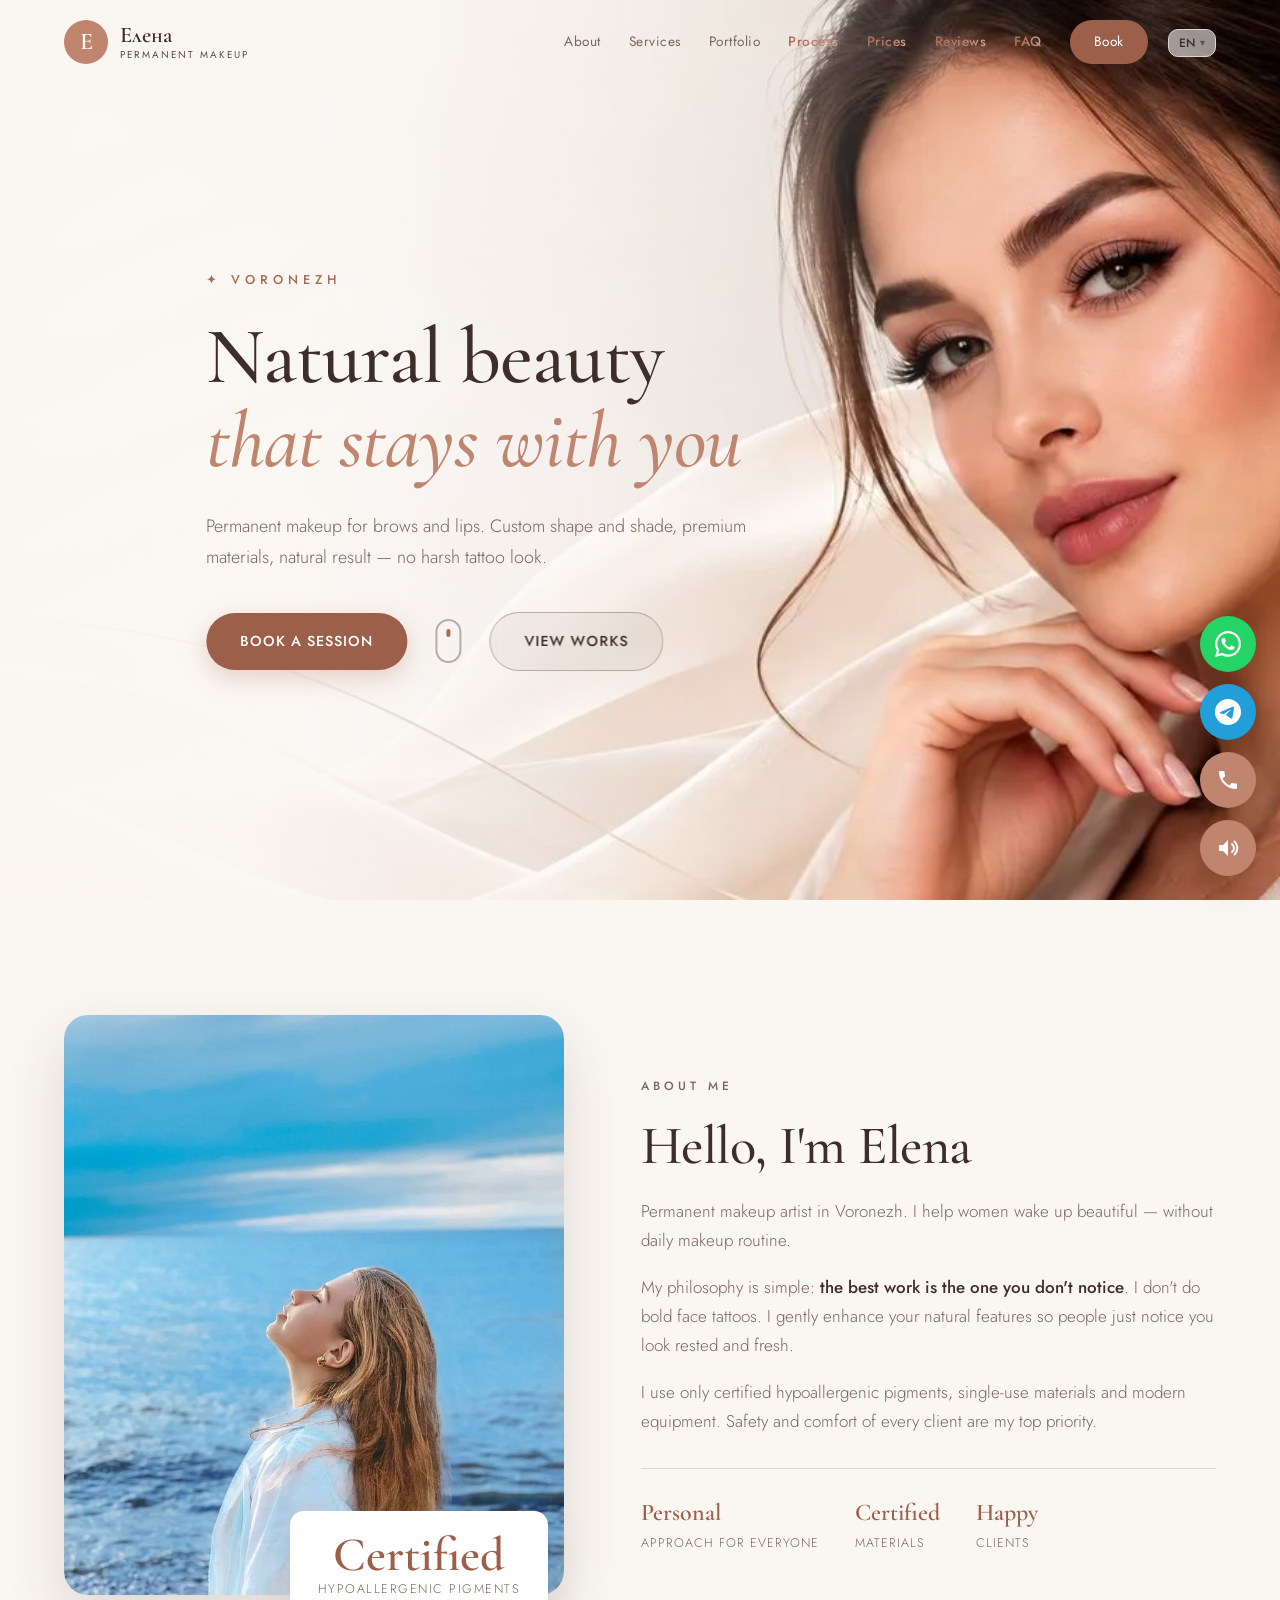
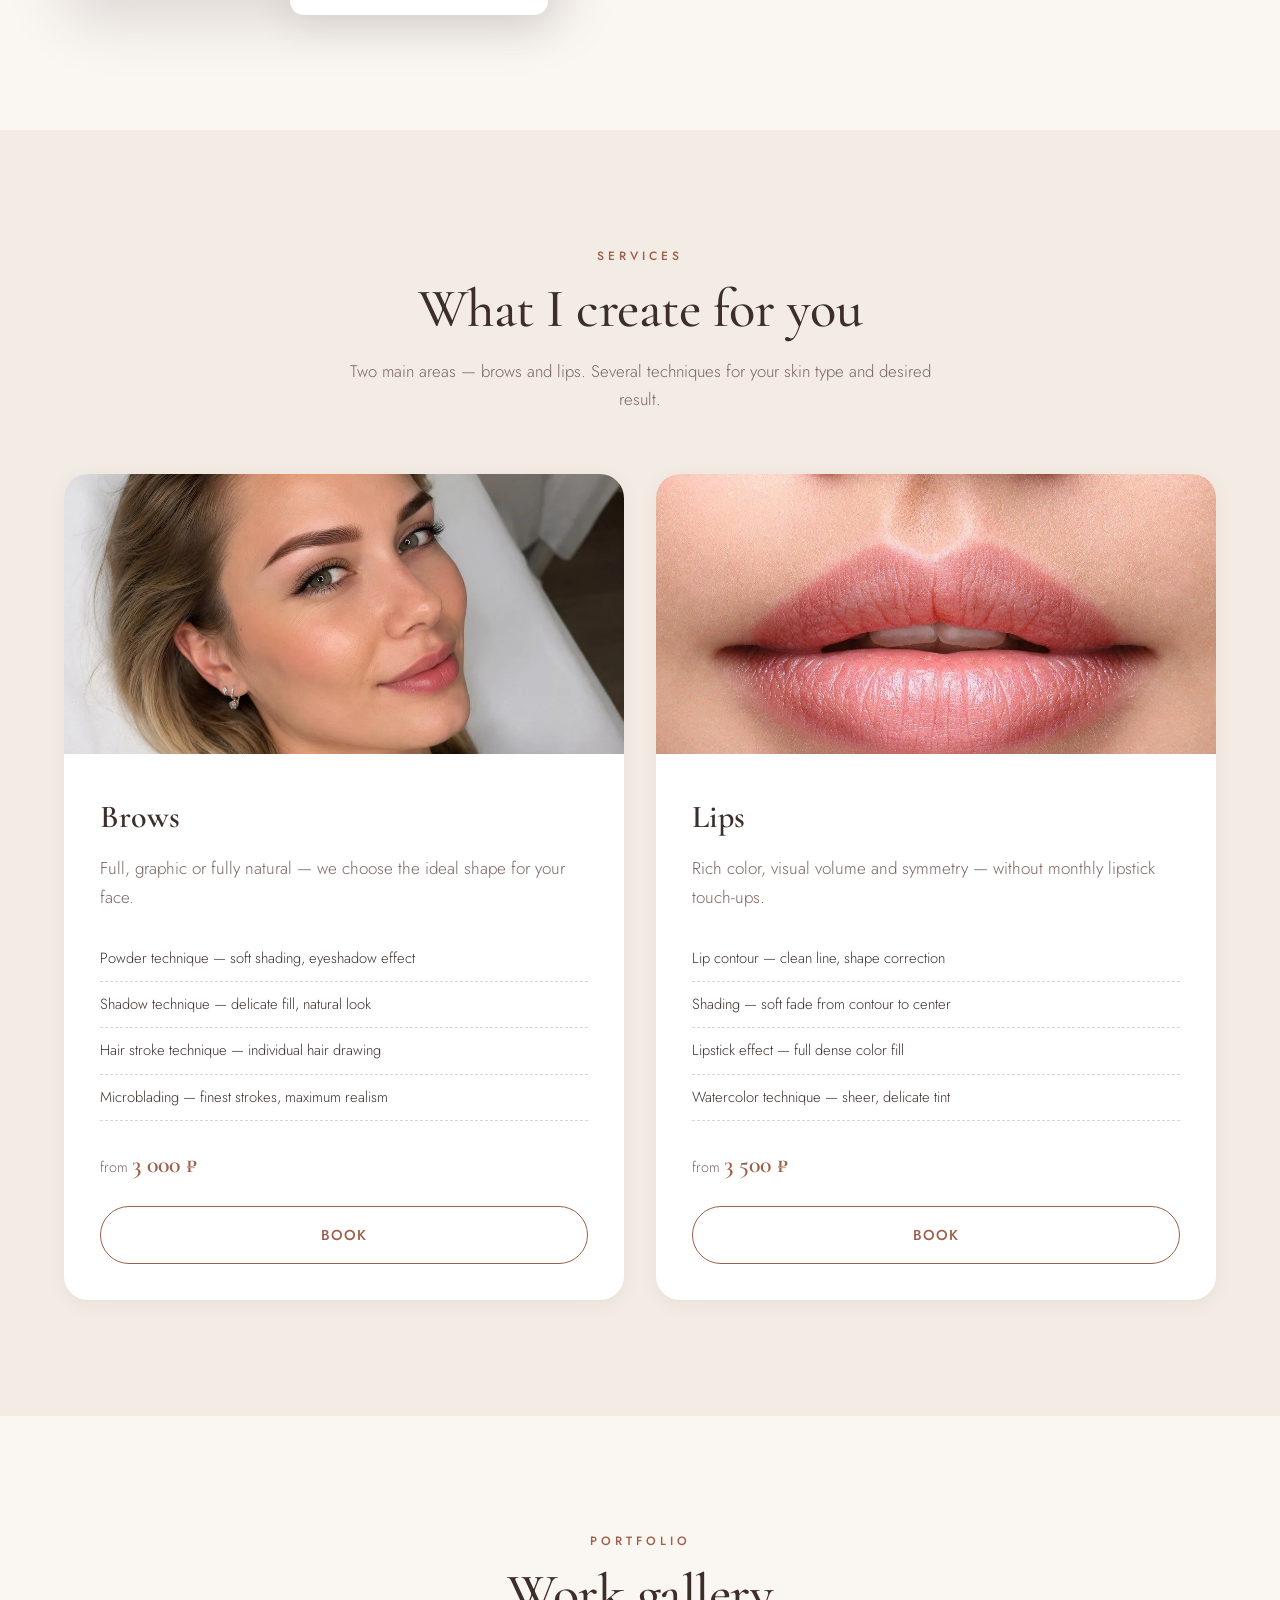
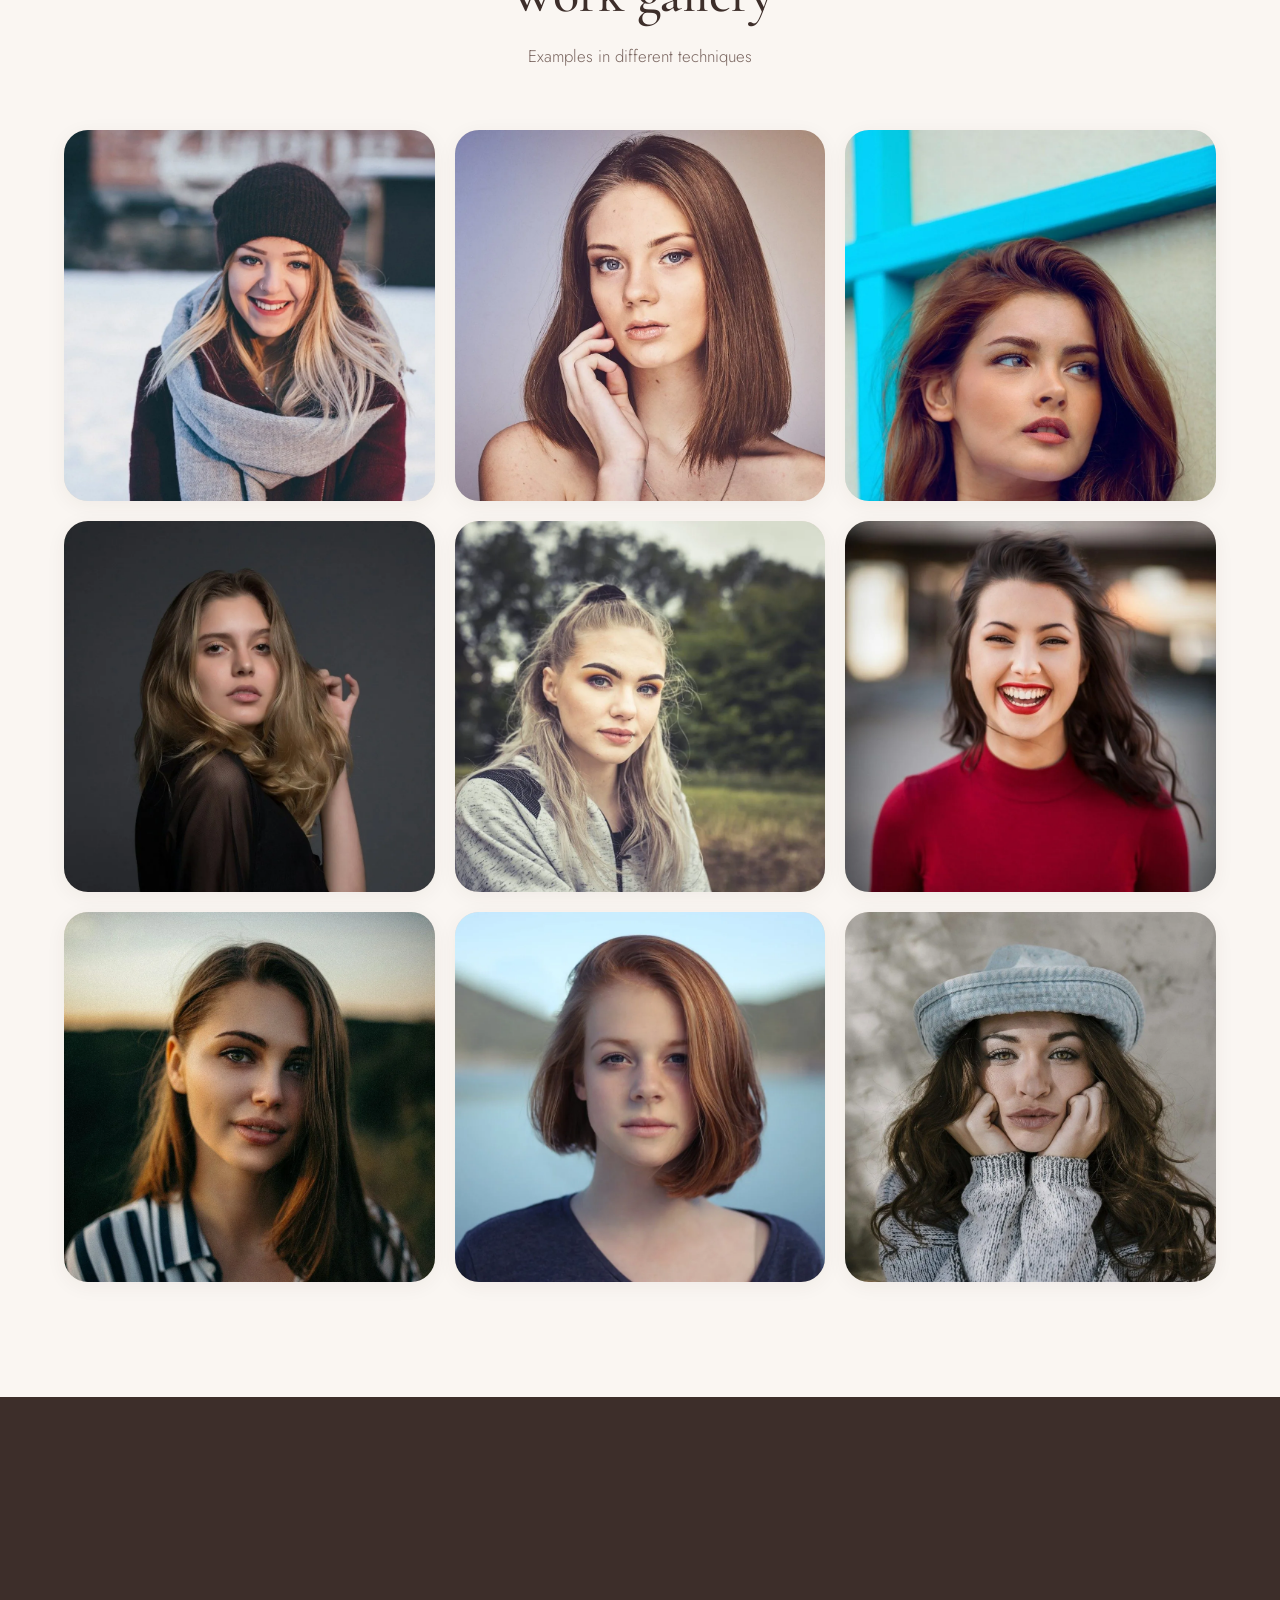
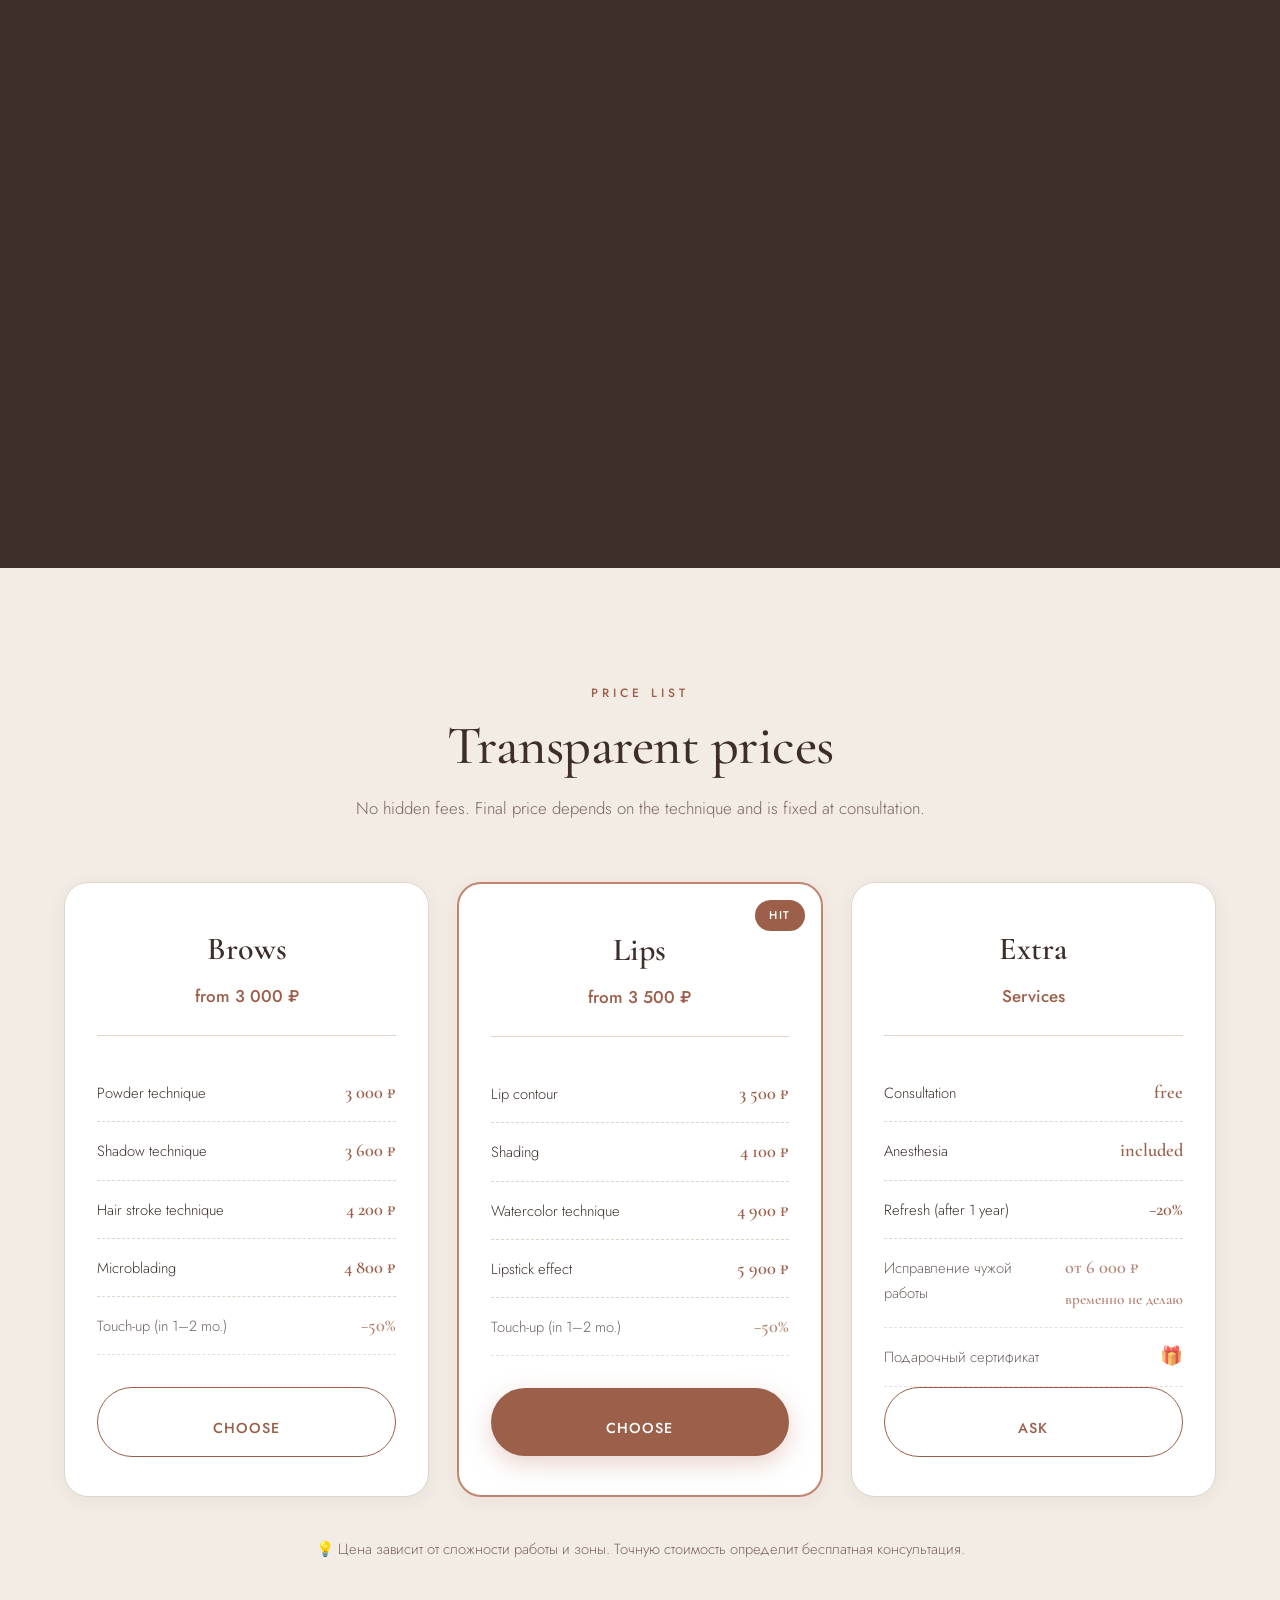
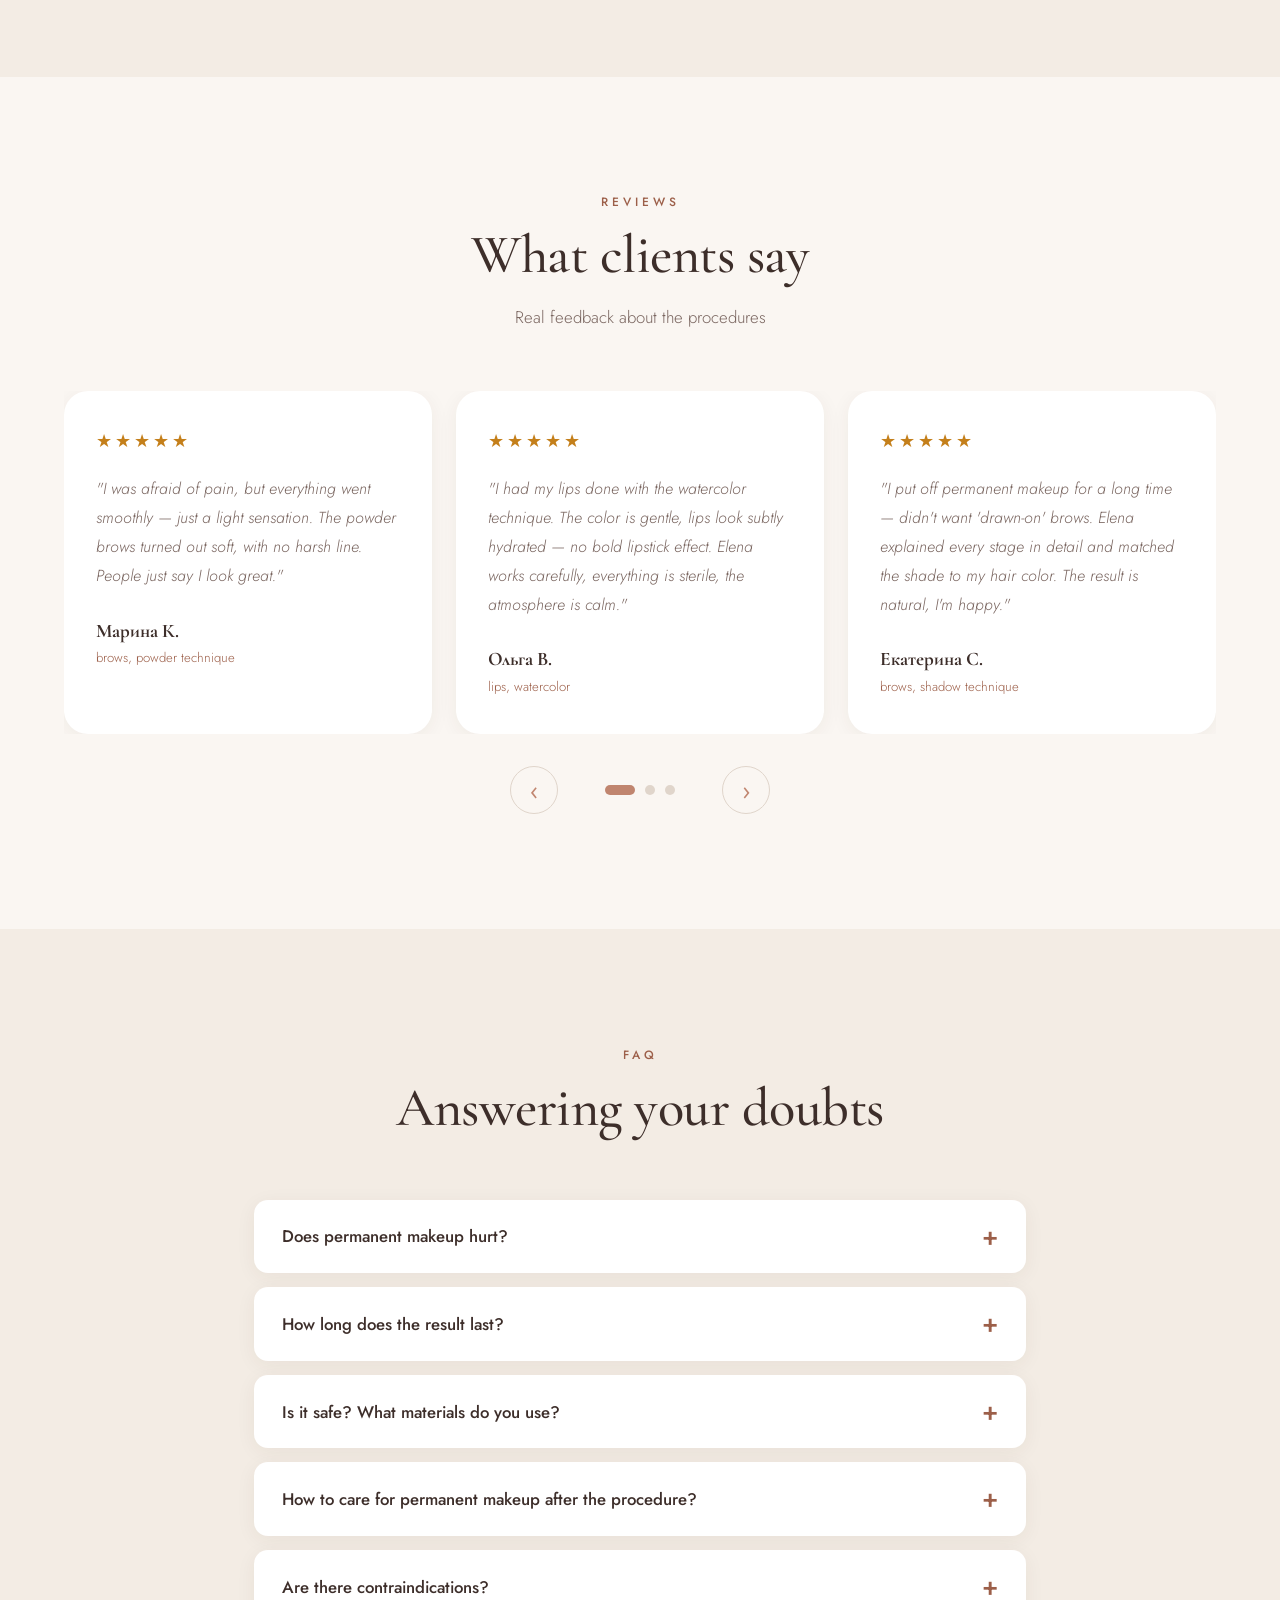
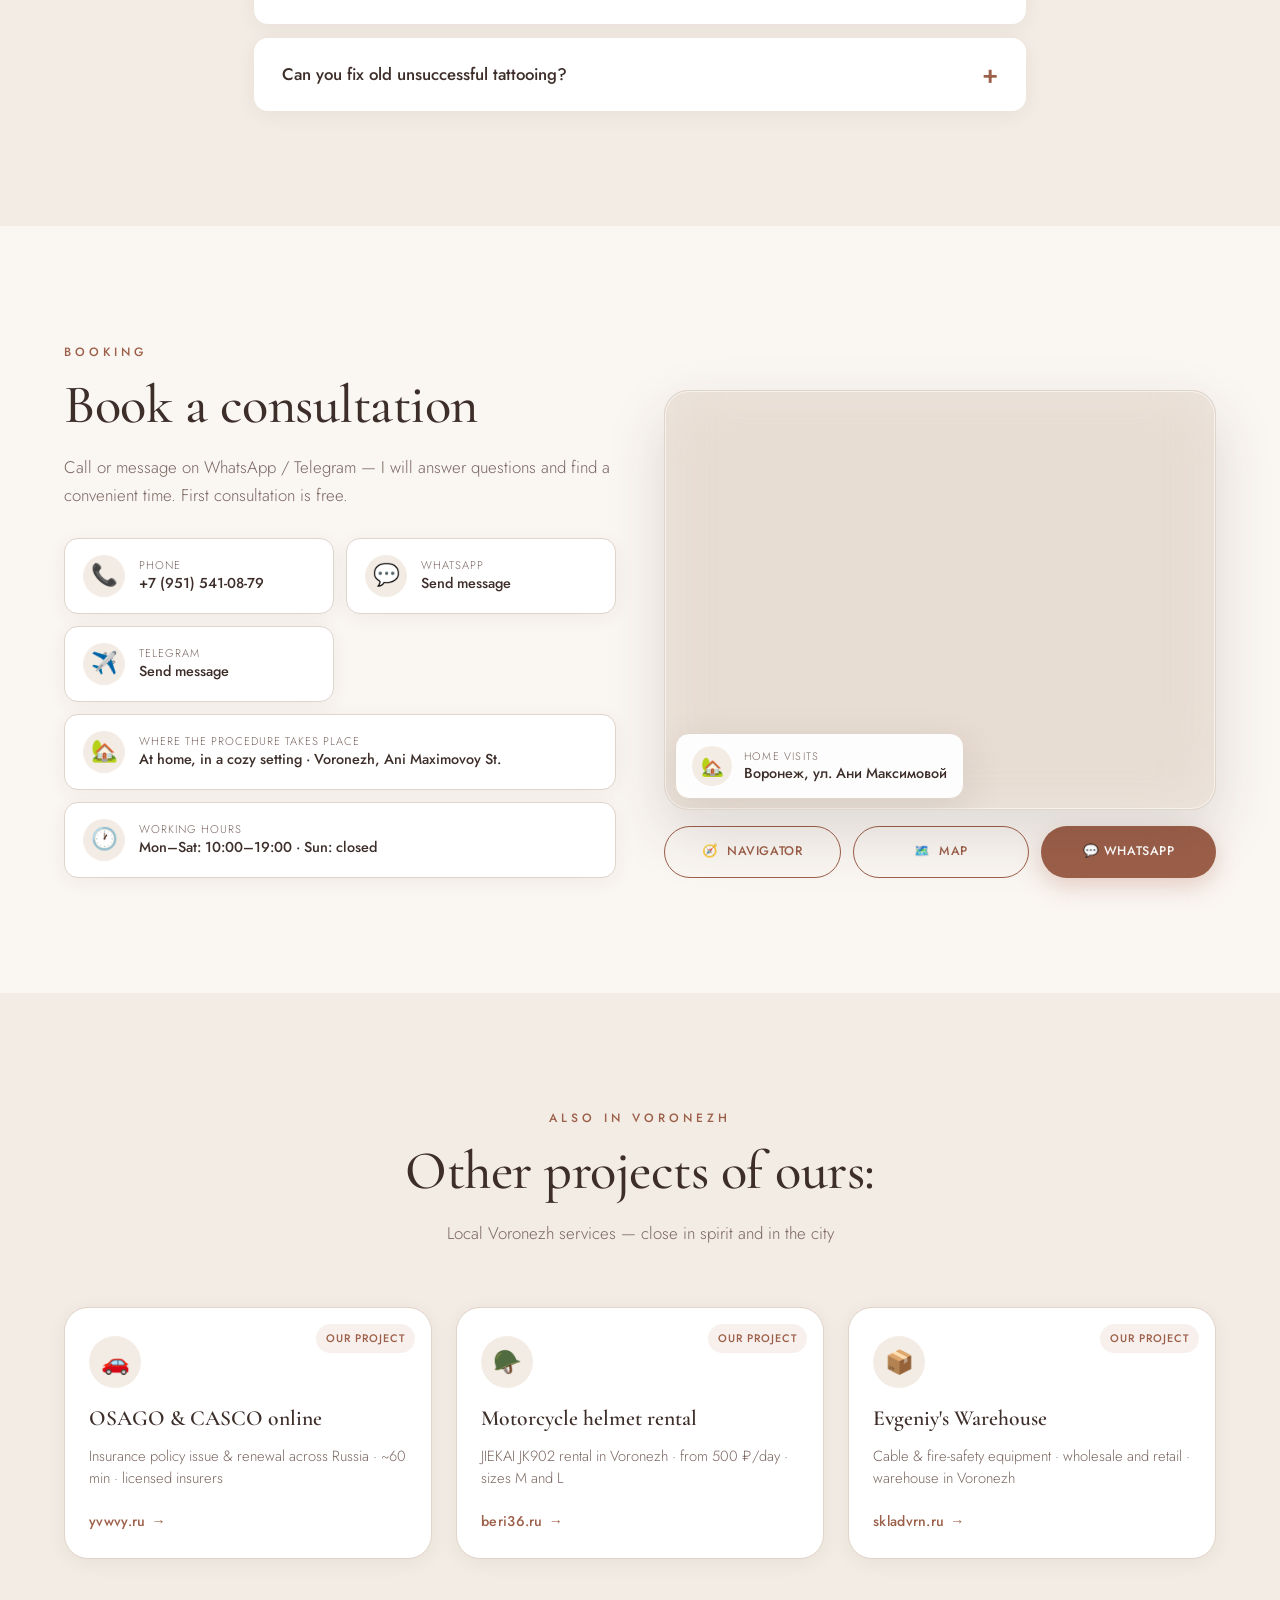
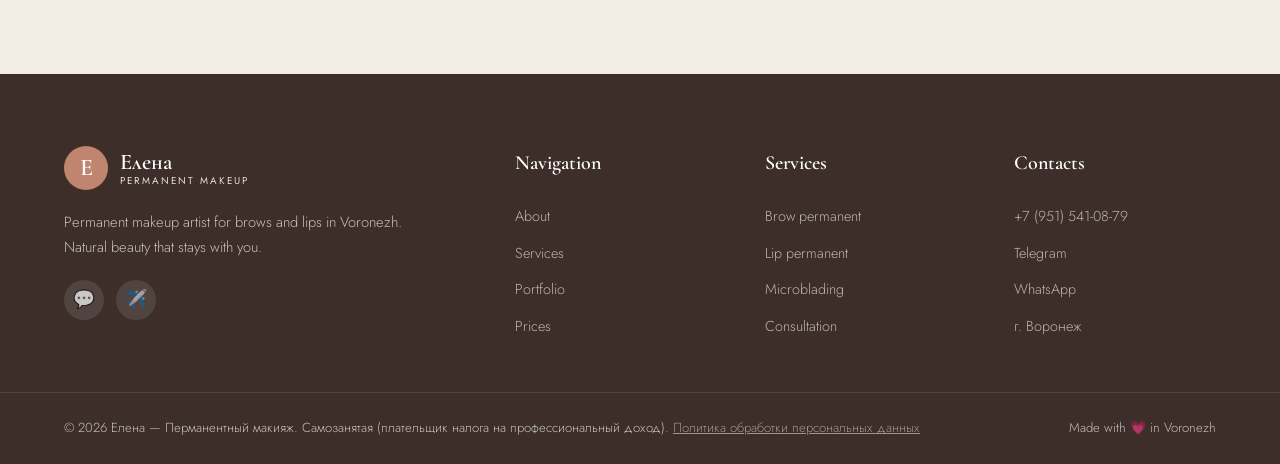
==== commit 74323df0: "Fix hidden content: reveal animation only with JS (html.js), bump cache-busting to v4" ====
--- a/index-en.html
+++ b/index-en.html
@@ -1,6 +1,6 @@
 <!DOCTYPE html>
 
-<html lang="en">
+<html lang="en"><script>document.documentElement.classList.add('js');</script>
 <head>
 <meta charset="utf-8"/>
 <meta content="width=device-width, initial-scale=1.0, viewport-fit=cover" name="viewport"/>
@@ -61,7 +61,7 @@
 <!-- Styles -->
 <!-- Предзагрузка hero-фона: WebP для современных браузеров (~40% легче), JPG сам подтянется как фон в CSS для старых -->
 <link as="image" fetchpriority="high" href="images/hero-bg-new.webp" rel="preload" type="image/webp"/>
-<link href="css/style.css?v=2" rel="stylesheet"/>
+<link href="css/style.css?v=4" rel="stylesheet"/>
 <!-- Структурированные данные для поиска/карт -->
 <script type="application/ld+json">
     {
@@ -634,6 +634,6 @@
 
 
 <audio id="bgMusic" loop preload="auto" src="audio/background-music.mp3"></audio>
-<script src="js/script.js?v=2"></script>
+<script src="js/script.js?v=4"></script>
 </body>
 </html>
--- a/css/style.css
+++ b/css/style.css
@@ -41,6 +41,9 @@
 html {
     scroll-behavior: smooth;
     -webkit-text-size-adjust: 100%;
+    /* Защита от горизонтального переполнения на мобильных:
+       фото/контент не должны растягивать страницу за пределы экрана */
+    overflow-x: hidden;
 }
 
 body {
@@ -1453,7 +1456,8 @@
 @media (max-width: 992px) {
     .about-grid { grid-template-columns: 1fr; gap: 48px; }
     .about-image { margin-bottom: 12px; }
-    .about-image img { height: 440px; max-height: 440px; }
+    /* Фото целиком, без обрезки по бокам */
+    .about-image img { height: auto; max-height: none; }
     .about-badge { right: 16px; bottom: -16px; }
     .booking-grid { grid-template-columns: 1fr; gap: 36px; }
     .booking-info .section-title { text-align: center; }
@@ -1579,15 +1583,16 @@
     .section-head { margin-bottom: 36px; }
     .about-stats { gap: 20px 24px; }
     .stat-num { font-size: 2.2rem; }
-    .stat-num.stat-text { font-size: 1.25rem; }
-    .about-image img { height: 360px; max-height: 360px; }
+    .stat-num.stat-text { font-size: 1.25rem; white-space: normal; }
+    .about-image img { height: auto; max-height: none; }
 
     .floating-buttons {
-        right: max(14px, env(safe-area-inset-right, 0px));
-        bottom: max(14px, calc(14px + env(safe-area-inset-bottom, 0px)));
-        gap: 10px;
-    }
-    .float-btn { width: 48px; height: 48px; }
+        right: max(12px, env(safe-area-inset-right, 0px));
+        bottom: max(12px, calc(12px + env(safe-area-inset-bottom, 0px)));
+        gap: 8px;
+    }
+    .float-btn { width: 44px; height: 44px; }
+    .float-btn svg { width: 22px; height: 22px; }
     .announcement-modal { padding: 36px 24px 28px; }
 
     /* Отступ снизу, чтобы контент не упирался в плавающие кнопки */
@@ -1599,6 +1604,14 @@
         padding-left: max(16px, env(safe-area-inset-left, 0px));
         padding-right: max(16px, env(safe-area-inset-right, 0px));
     }
+    .floating-buttons {
+        position: fixed;
+        right: max(8px, env(safe-area-inset-right, 0px));
+        bottom: max(8px, calc(8px + env(safe-area-inset-bottom, 0px)));
+        gap: 8px;
+    }
+    .float-btn { width: 40px; height: 40px; }
+    .float-btn svg { width: 20px; height: 20px; }
     .about-badge {
         position: relative;
         bottom: 0;
@@ -1622,6 +1635,19 @@
     .hero {
         background-position: 88% 22%;
     }
+    .floating-buttons {
+        position: fixed;
+        right: max(6px, env(safe-area-inset-right, 0px));
+        bottom: max(6px, calc(6px + env(safe-area-inset-bottom, 0px)));
+        gap: 6px;
+    }
+    .float-btn { width: 36px; height: 36px; }
+    .float-btn svg { width: 18px; height: 18px; }
+    /* Компактная шапка на узких экранах: логотип, язык и бургер должны влезать */
+    .logo-text { font-size: 1.15rem; }
+    .logo-mark { width: 36px; height: 36px; font-size: 1.2rem; }
+    .navbar { padding: 12px 0; padding-top: max(12px, env(safe-area-inset-top, 0px)); }
+    .nav-container { gap: 8px; }
 }
 
 /* ================================================
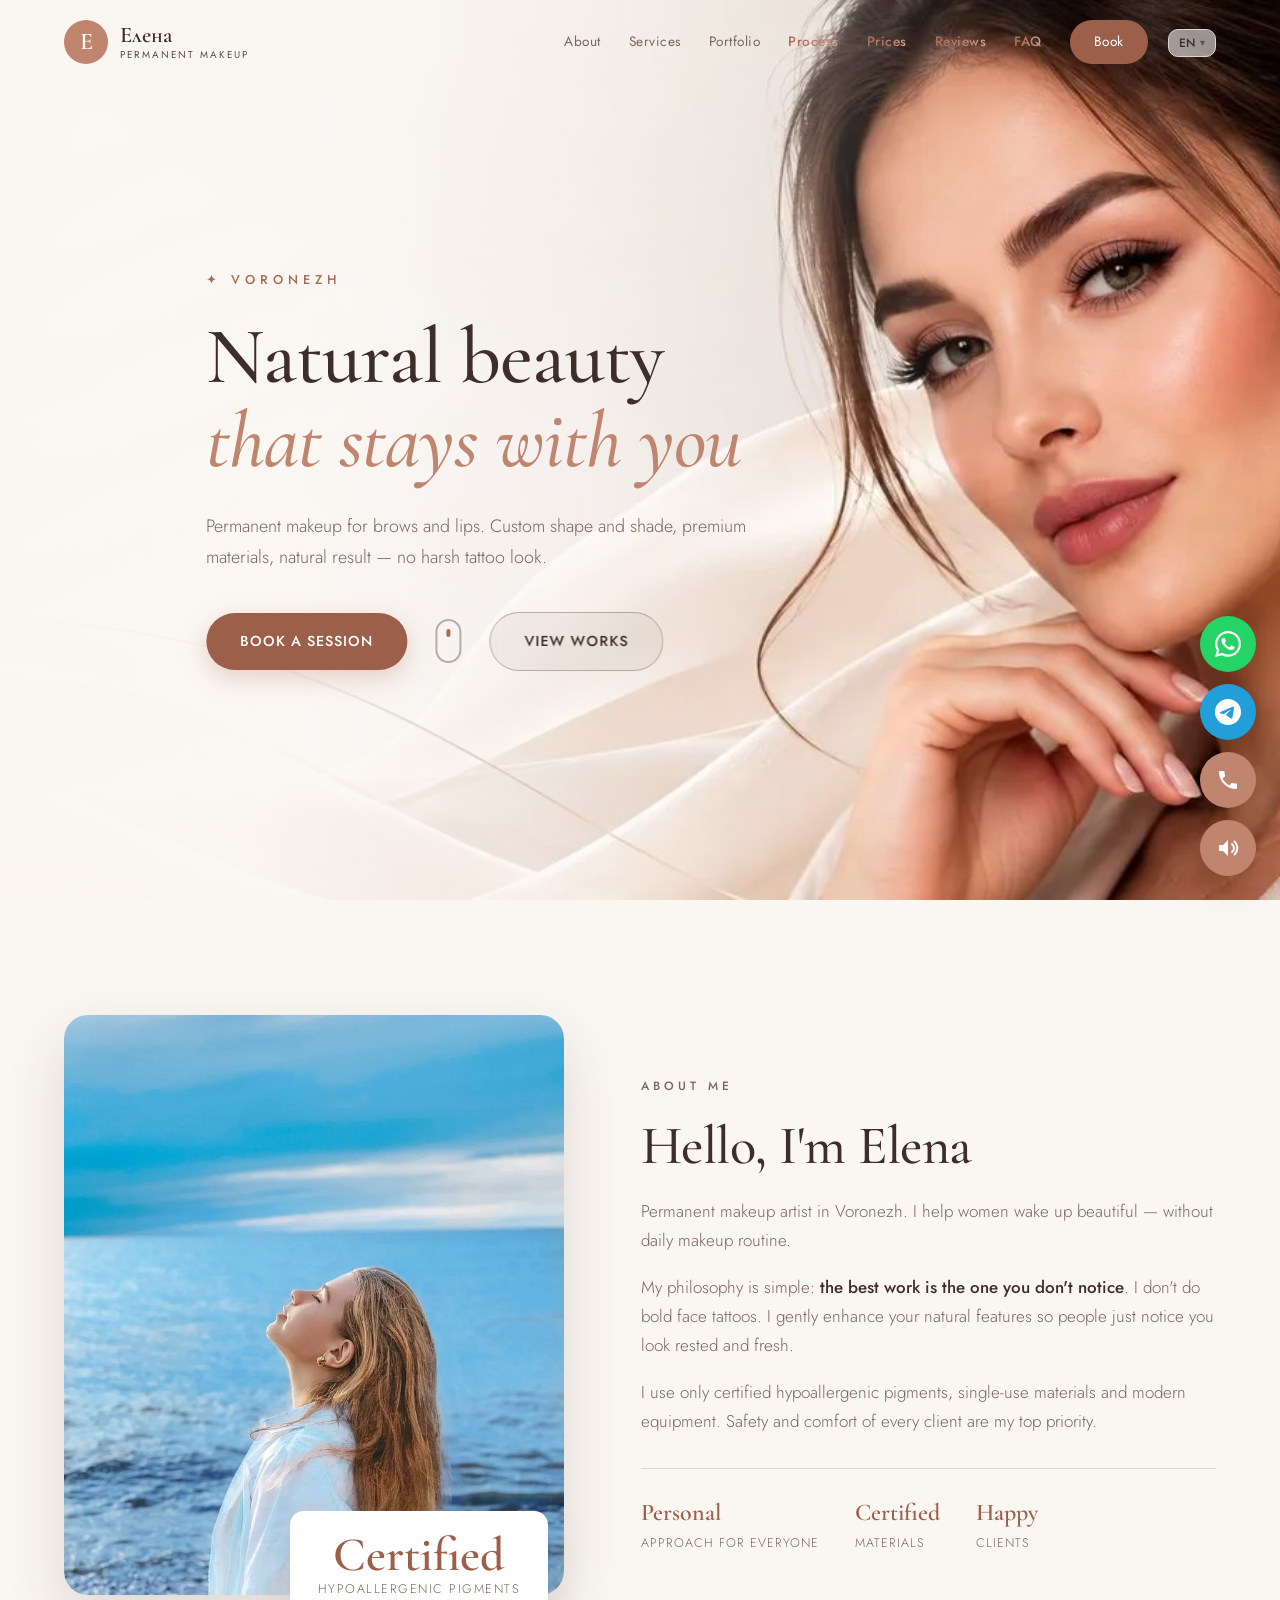
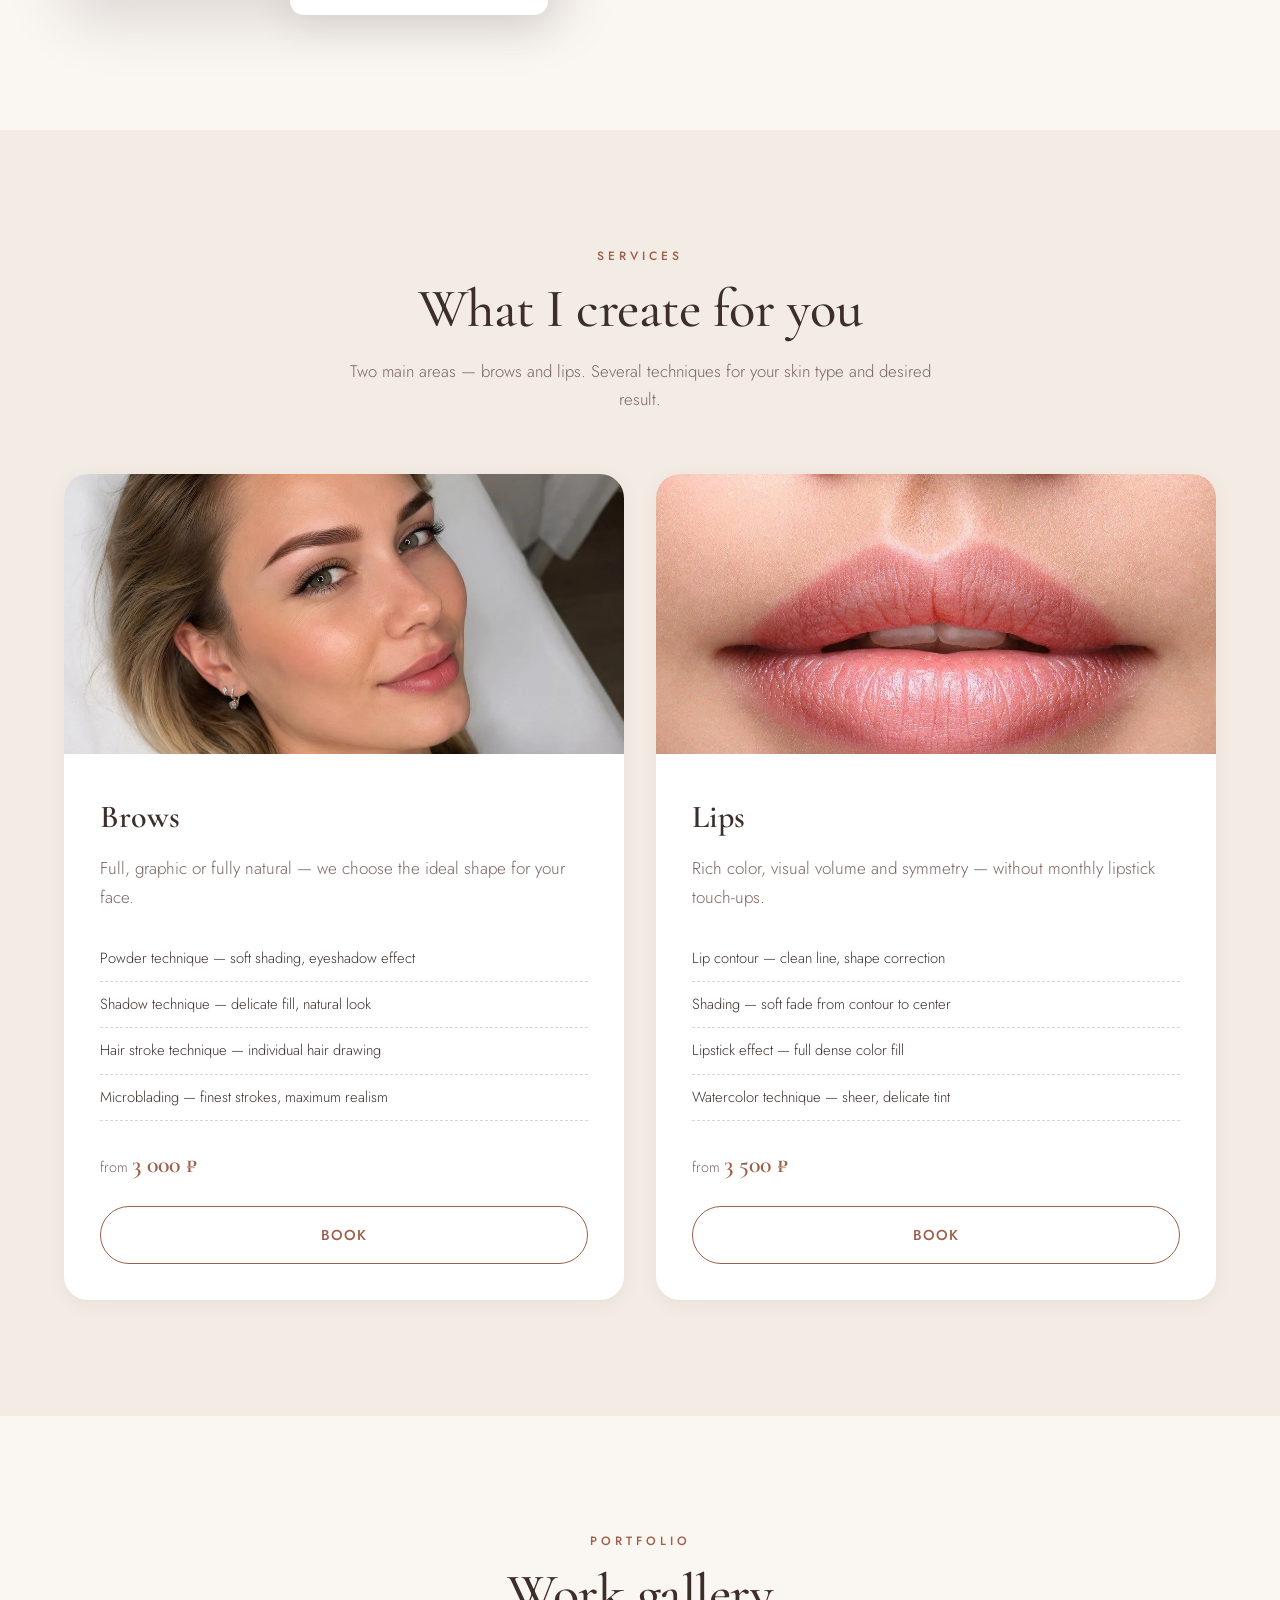
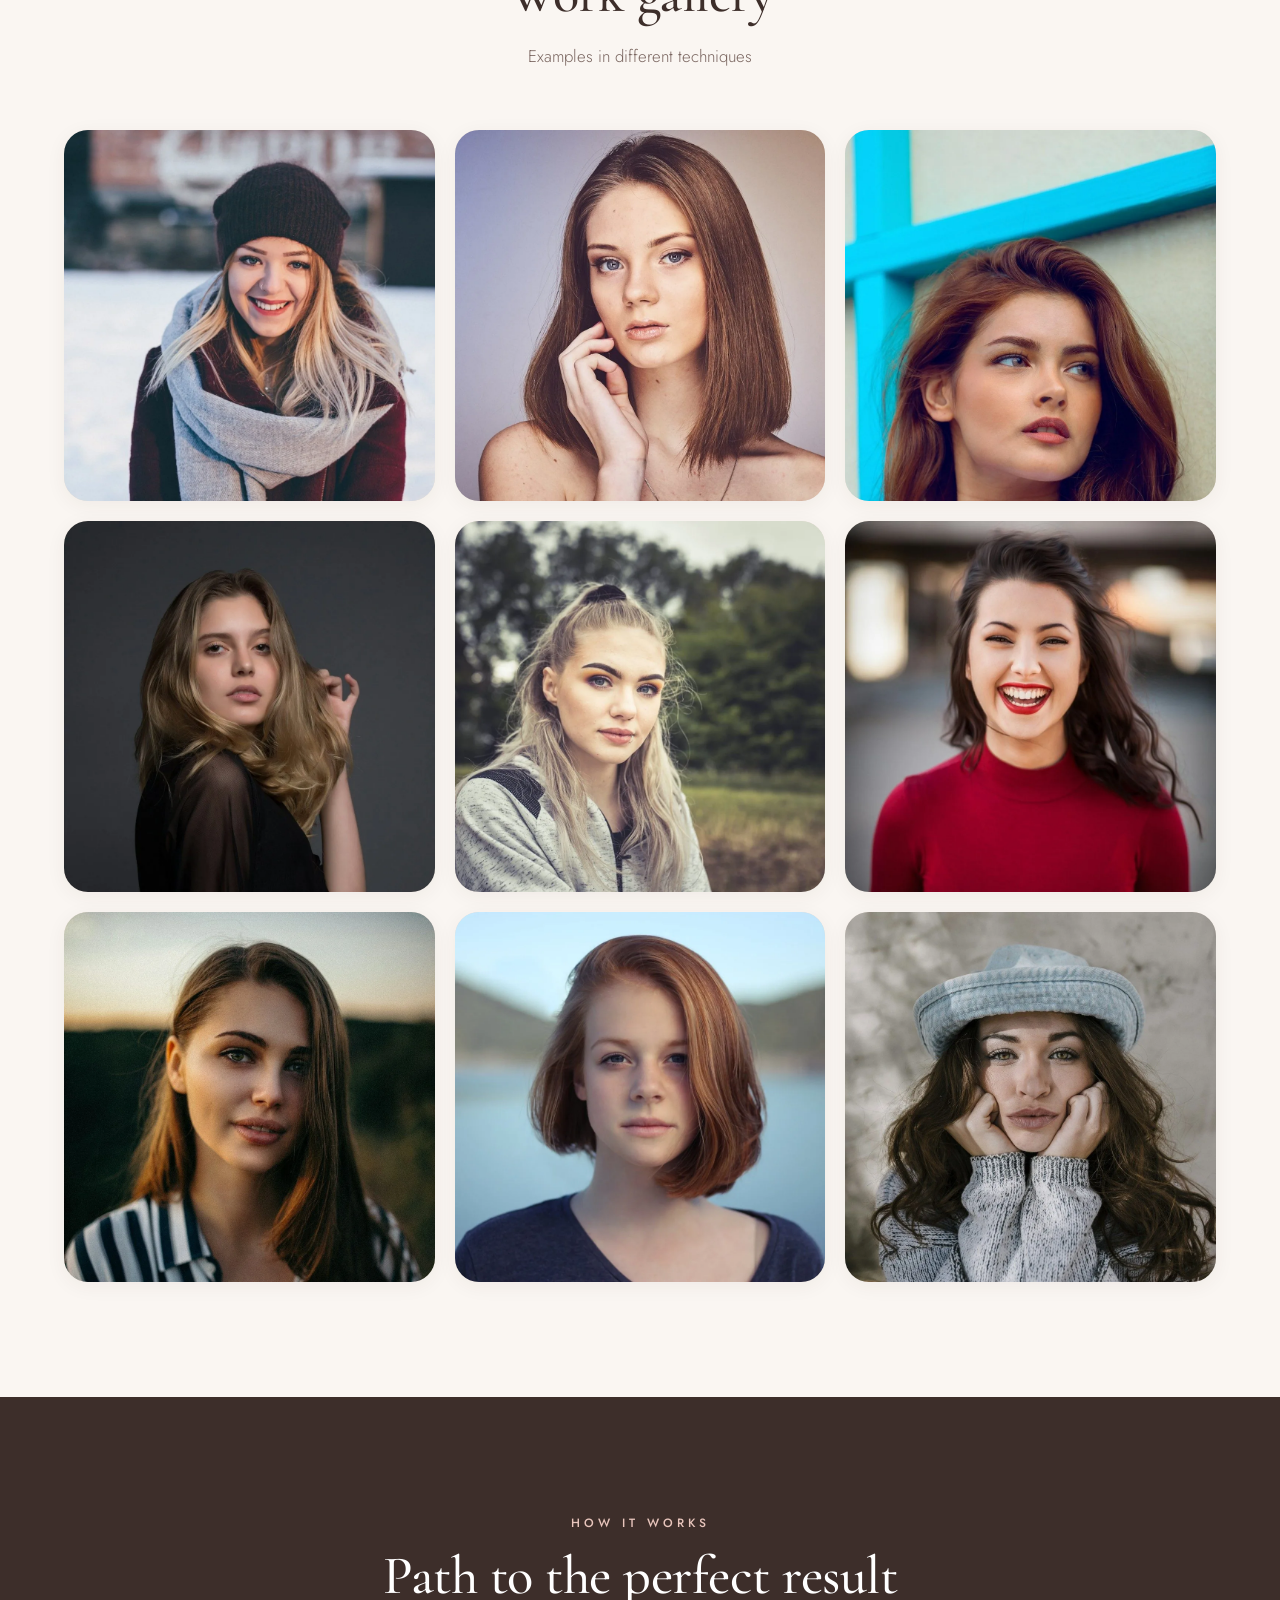
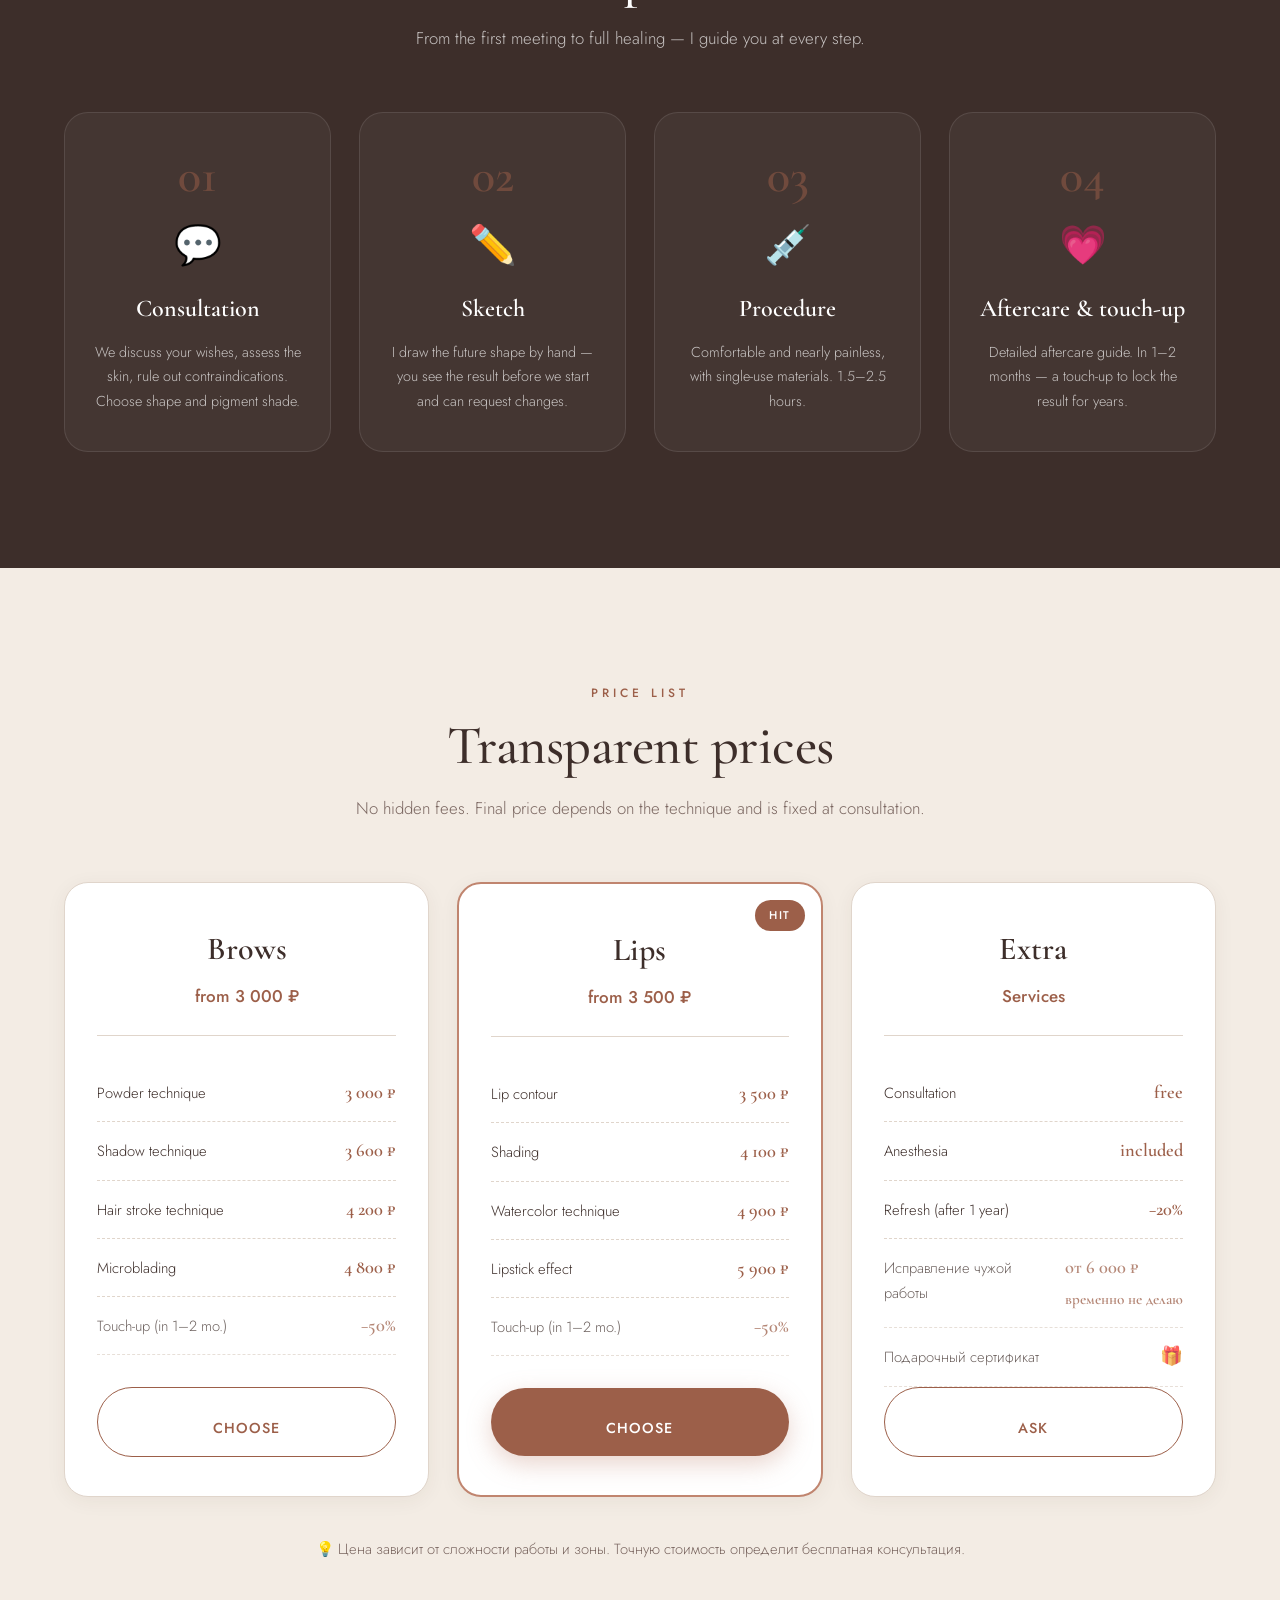
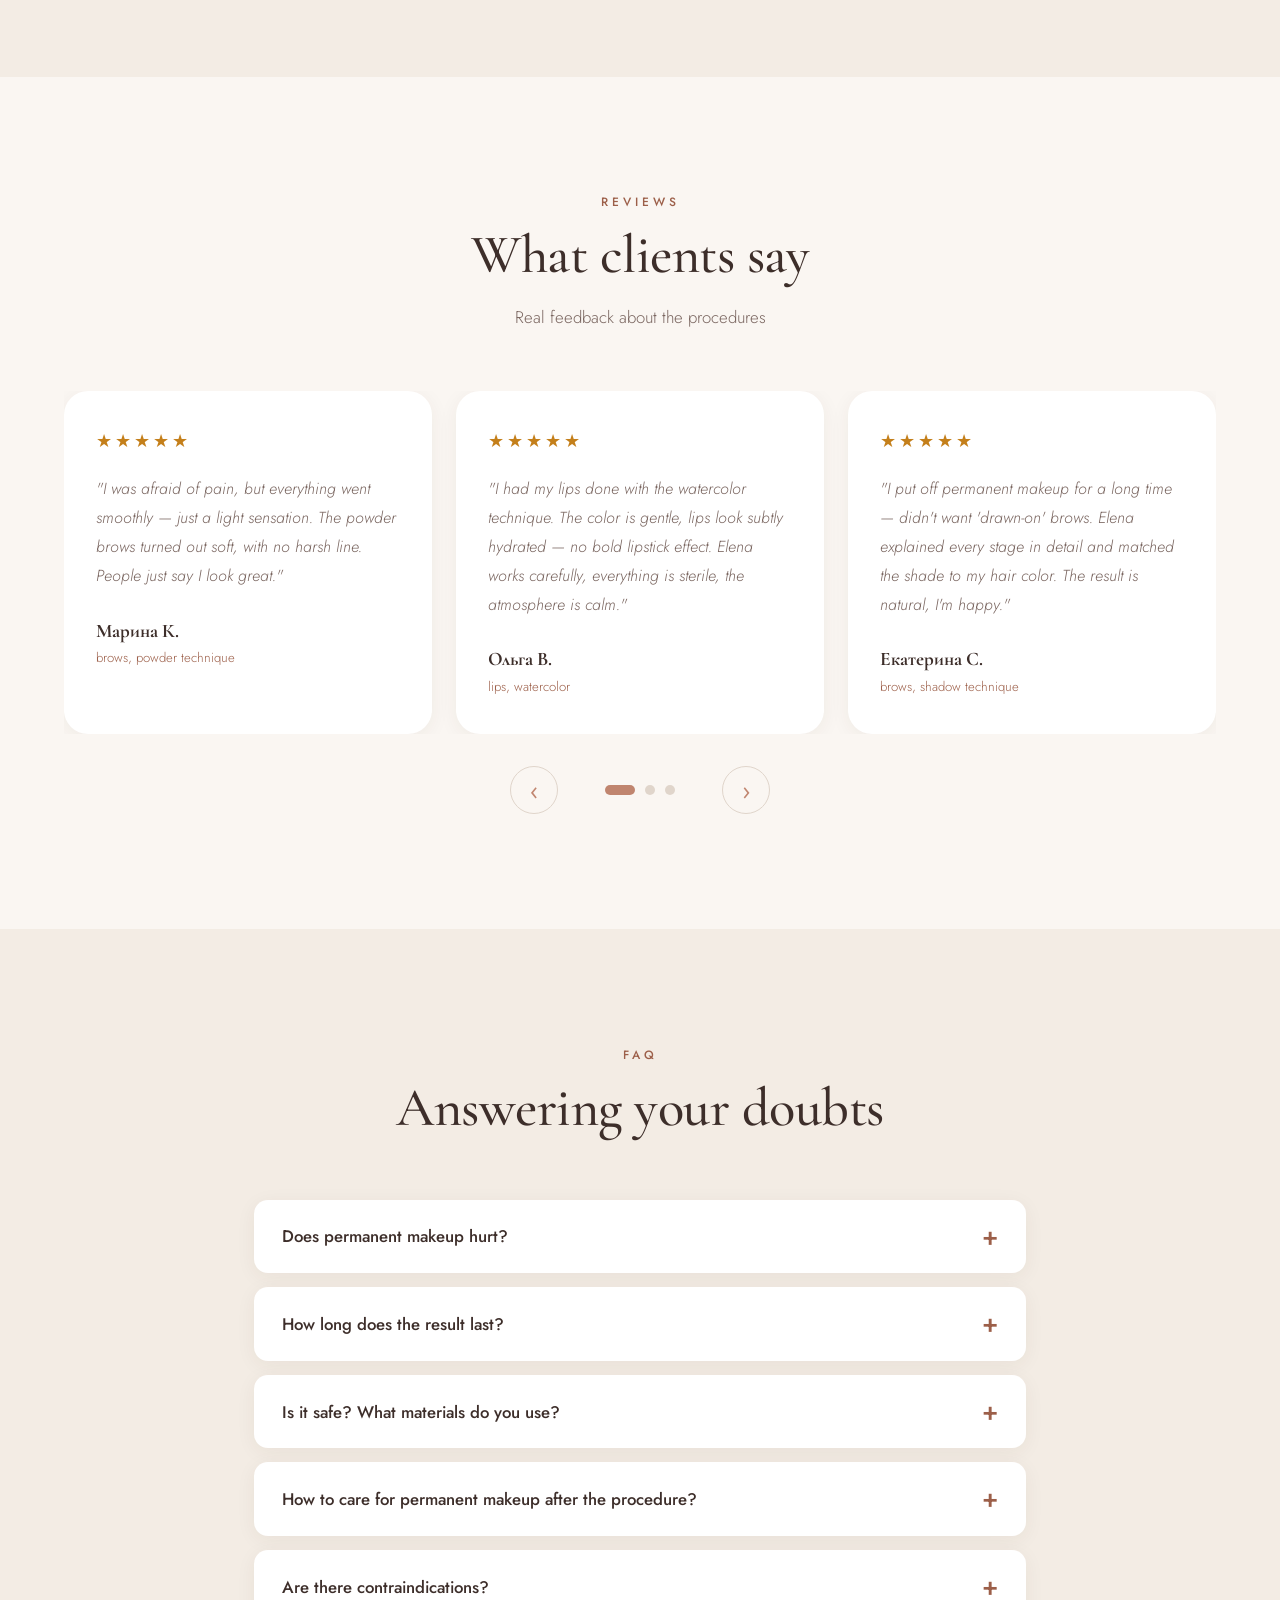
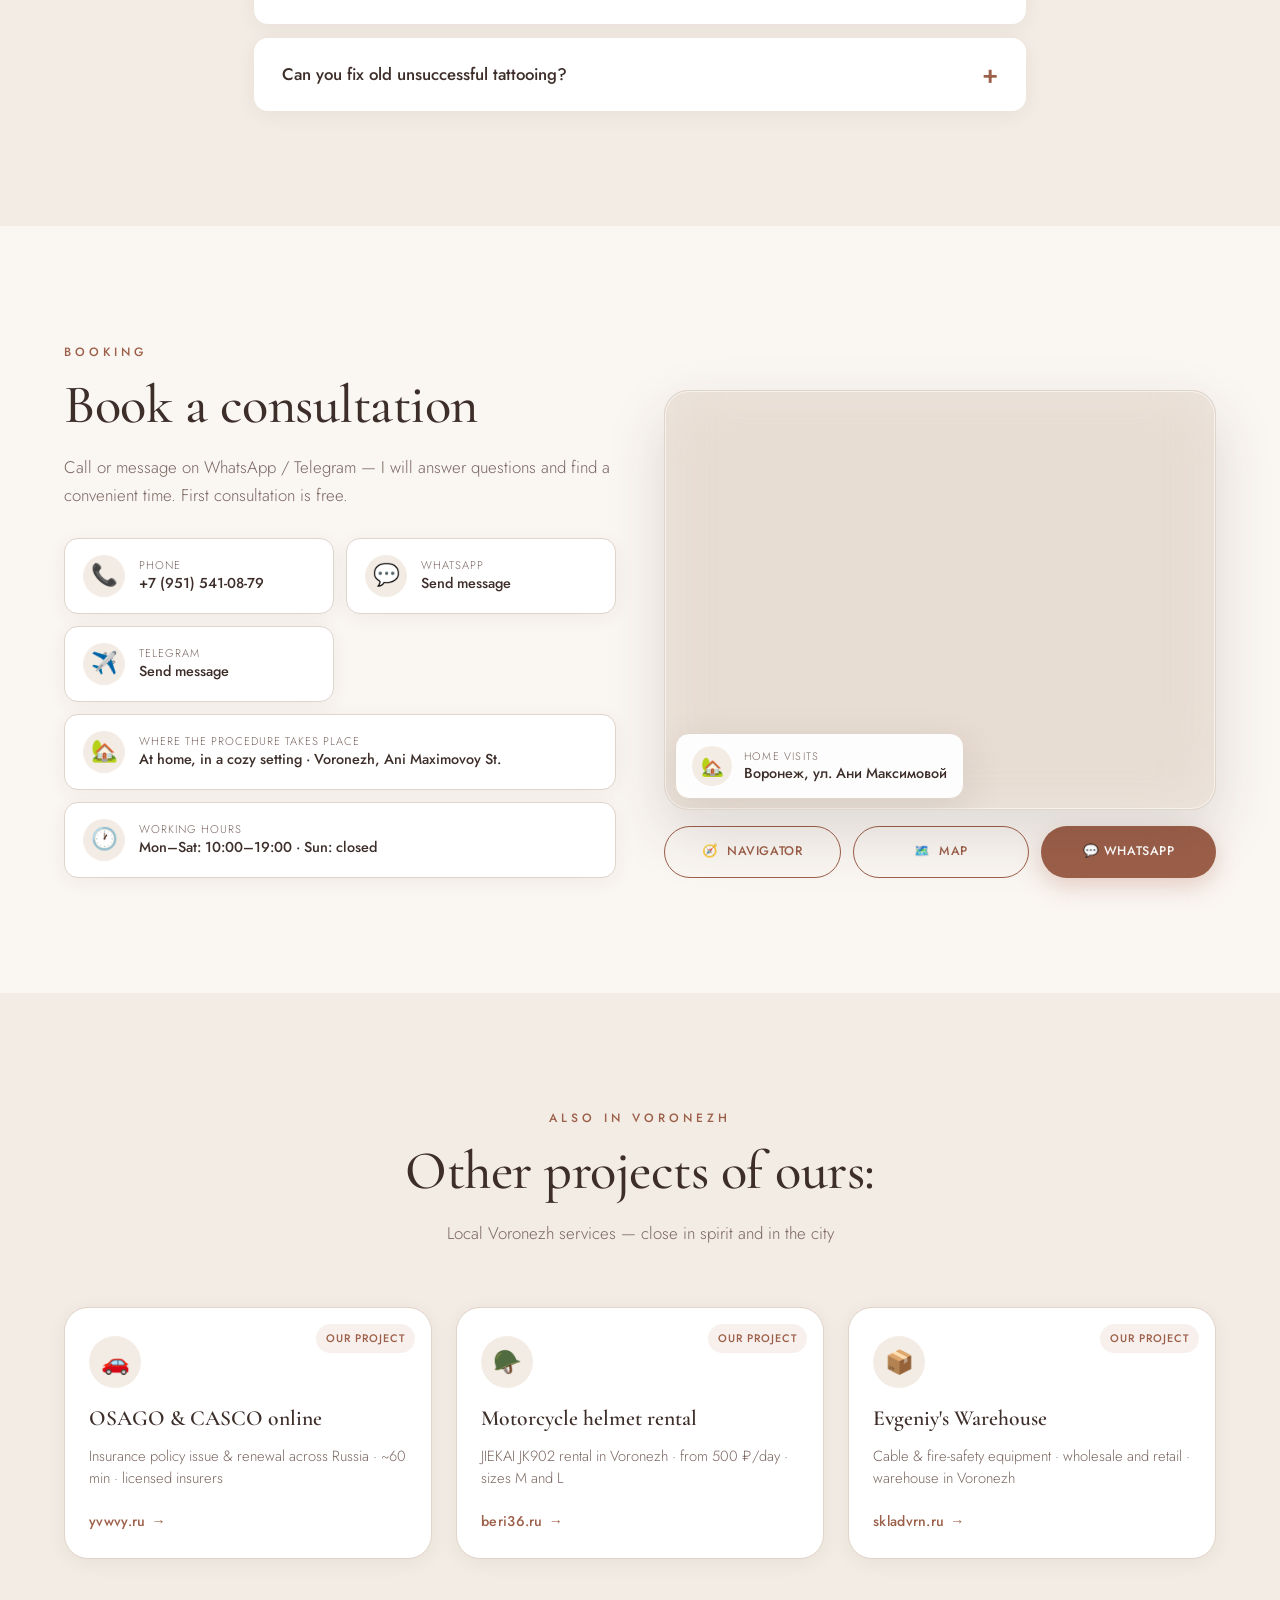
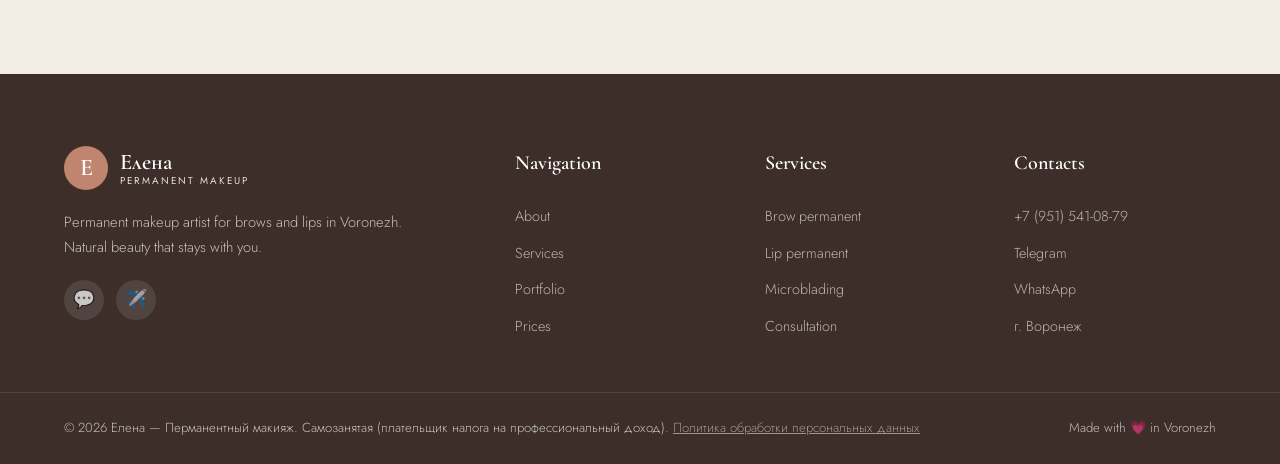
==== commit 0be274fd: "Mobile: always show reveal content (disable scroll animation on mobile), cache-busting v5" ====
--- a/index-en.html
+++ b/index-en.html
@@ -61,7 +61,7 @@
 <!-- Styles -->
 <!-- Предзагрузка hero-фона: WebP для современных браузеров (~40% легче), JPG сам подтянется как фон в CSS для старых -->
 <link as="image" fetchpriority="high" href="images/hero-bg-new.webp" rel="preload" type="image/webp"/>
-<link href="css/style.css?v=4" rel="stylesheet"/>
+<link href="css/style.css?v=5" rel="stylesheet"/>
 <!-- Структурированные данные для поиска/карт -->
 <script type="application/ld+json">
     {
--- a/css/style.css
+++ b/css/style.css
@@ -1424,12 +1424,15 @@
 /* ================================================
    АНИМАЦИИ ПОЯВЛЕНИЯ
    ================================================ */
-.reveal {
+/* Анимация появления включается ТОЛЬКО при работающем JS (html.js).
+   Без JS (или если скрипт не успел выполниться) контент сразу виден —
+   это защищает от «обрезанного» текста/фото на мобильных. */
+html.js .reveal {
     opacity: 0;
     transform: translateY(40px);
     transition: opacity 0.8s var(--ease), transform 0.8s var(--ease);
 }
-.reveal.visible { opacity: 1; transform: translateY(0); }
+html.js .reveal.visible { opacity: 1; transform: translateY(0); }
 
 /* ================================================
    АДАПТИВ — ОЧЕНЬ ШИРОКИЙ ЭКРАН
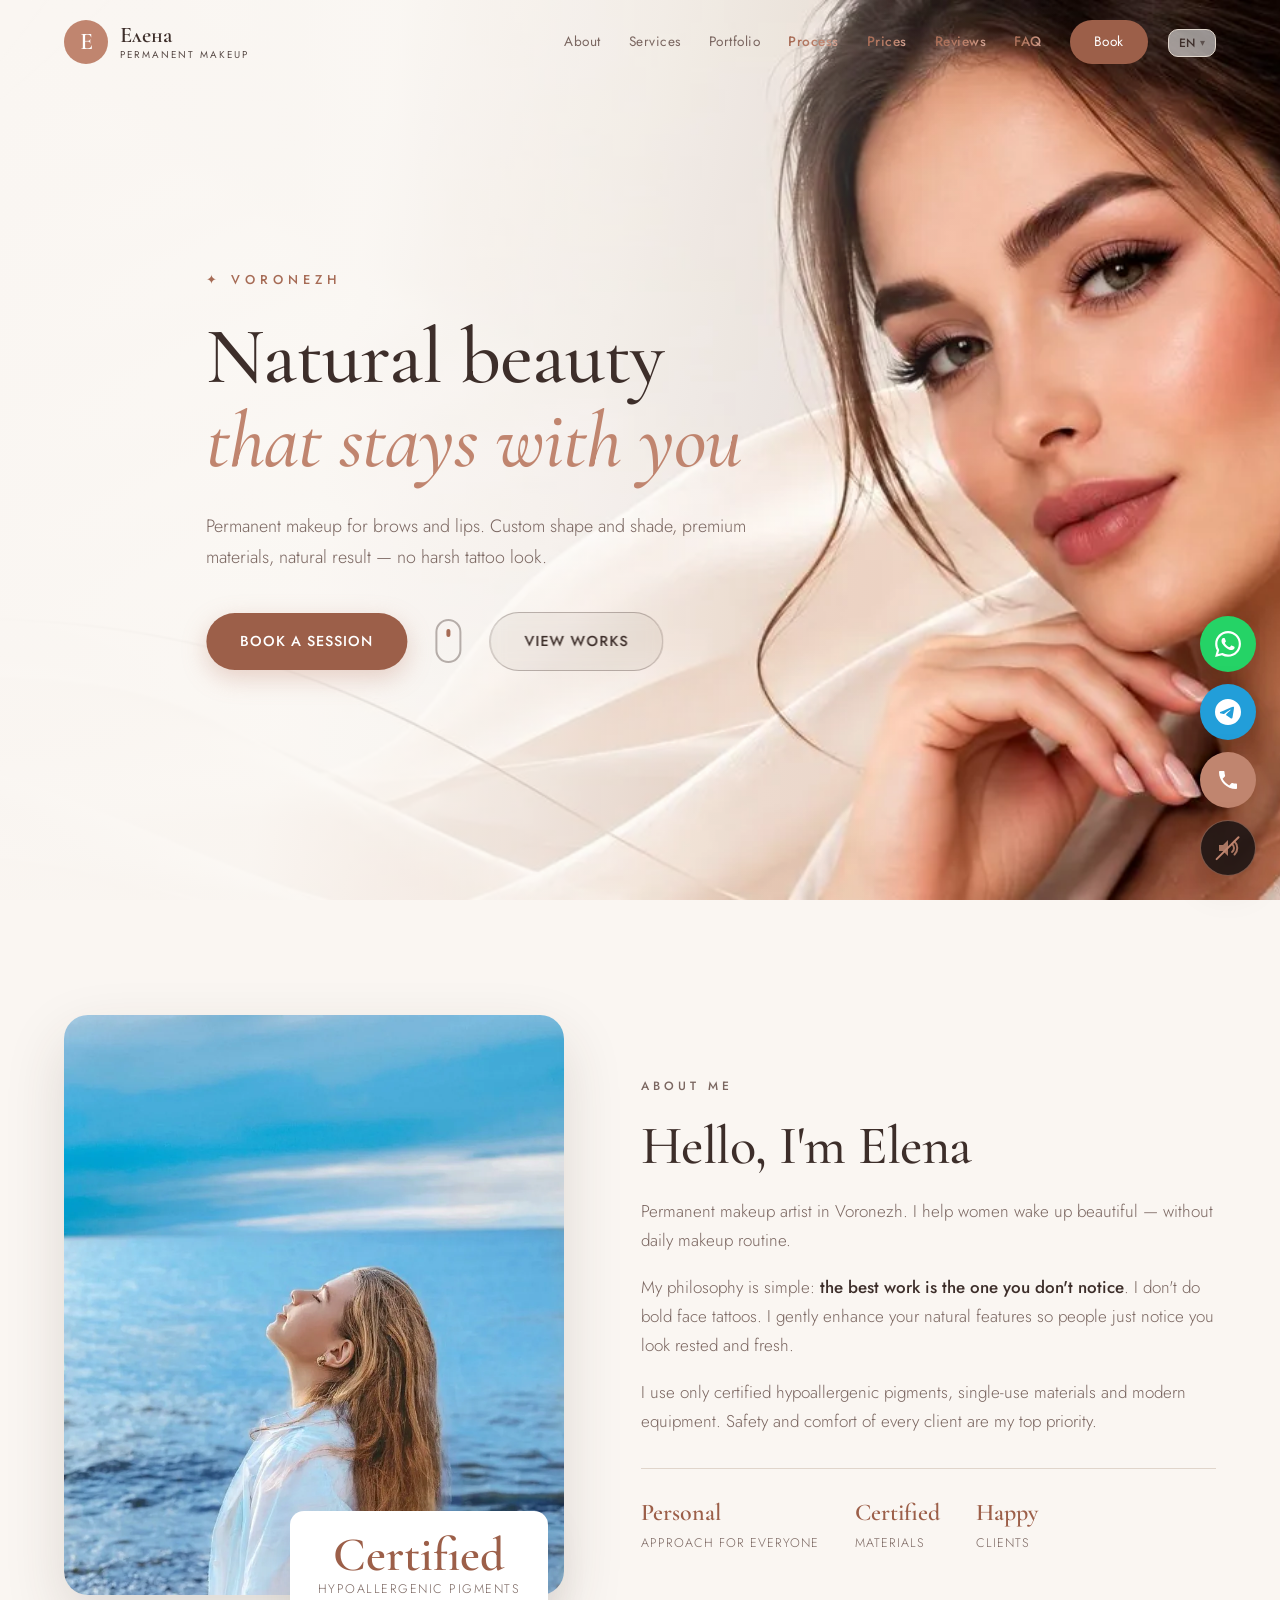
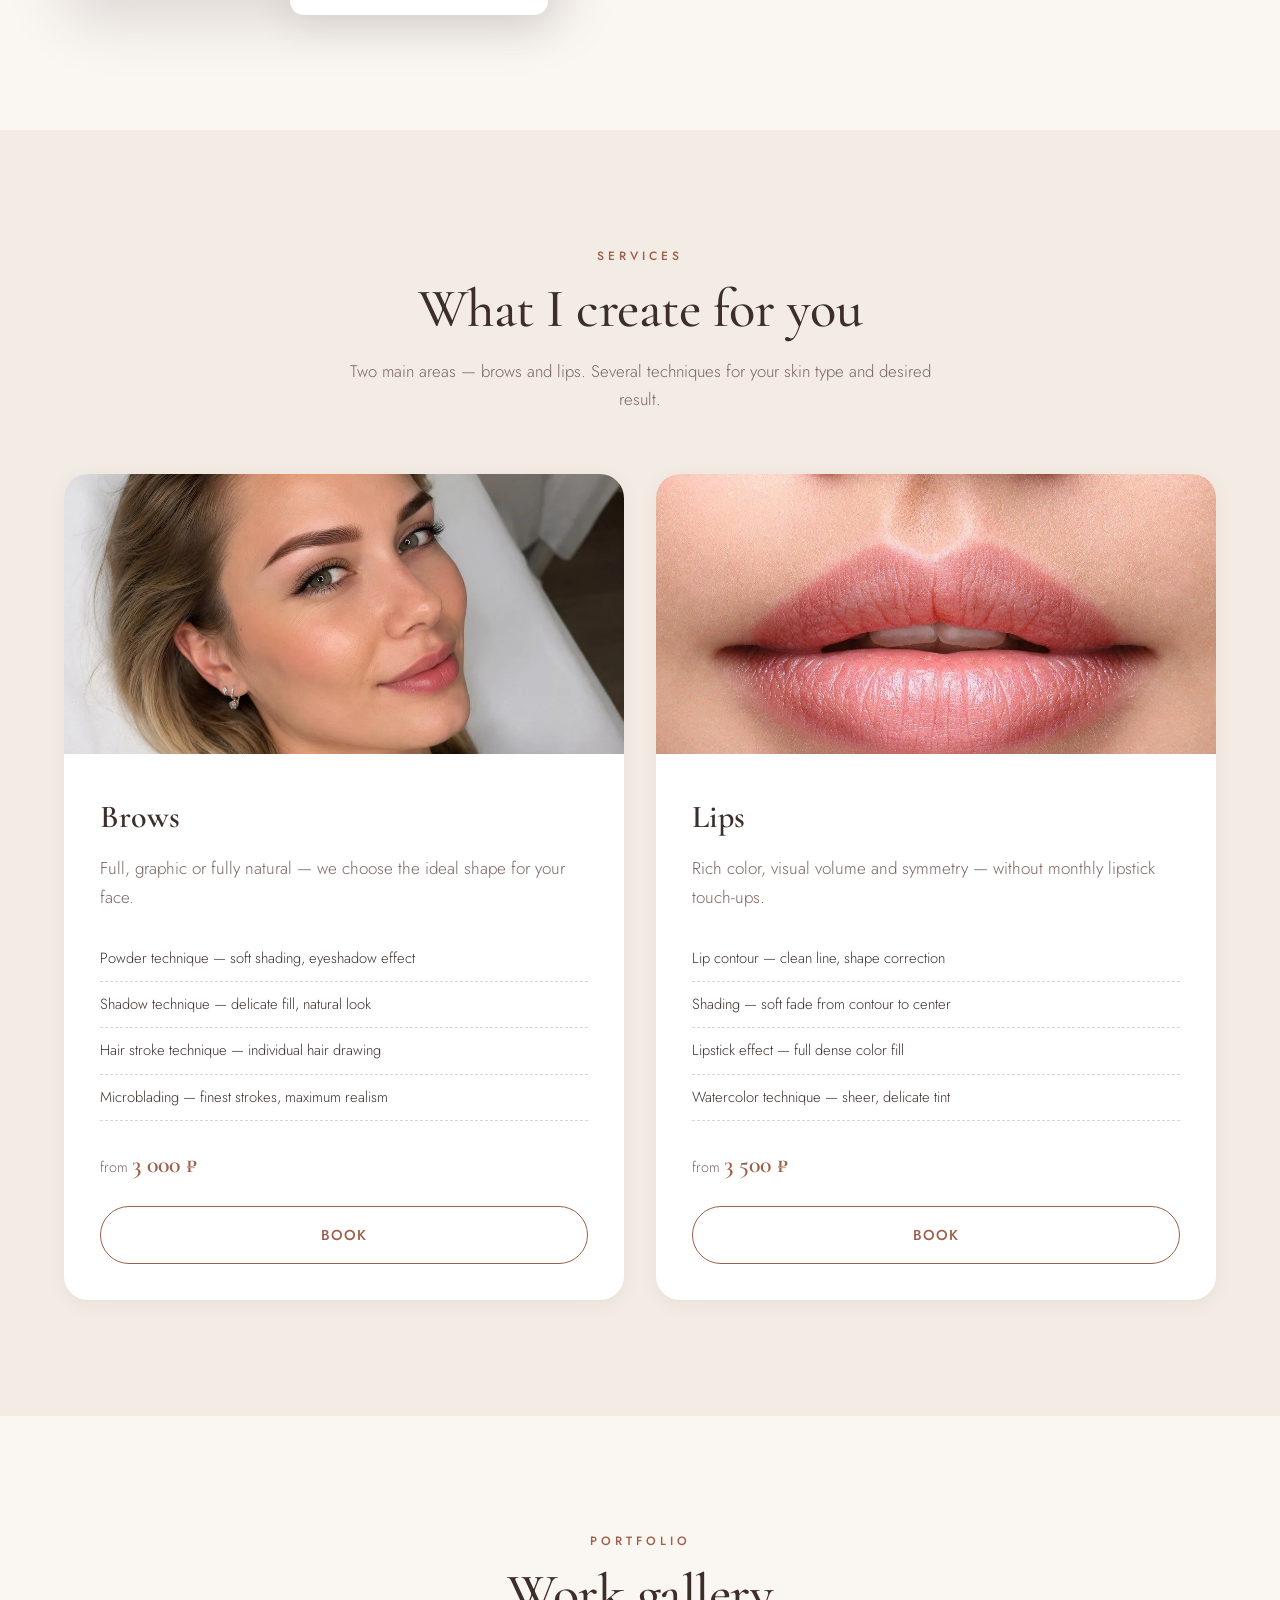
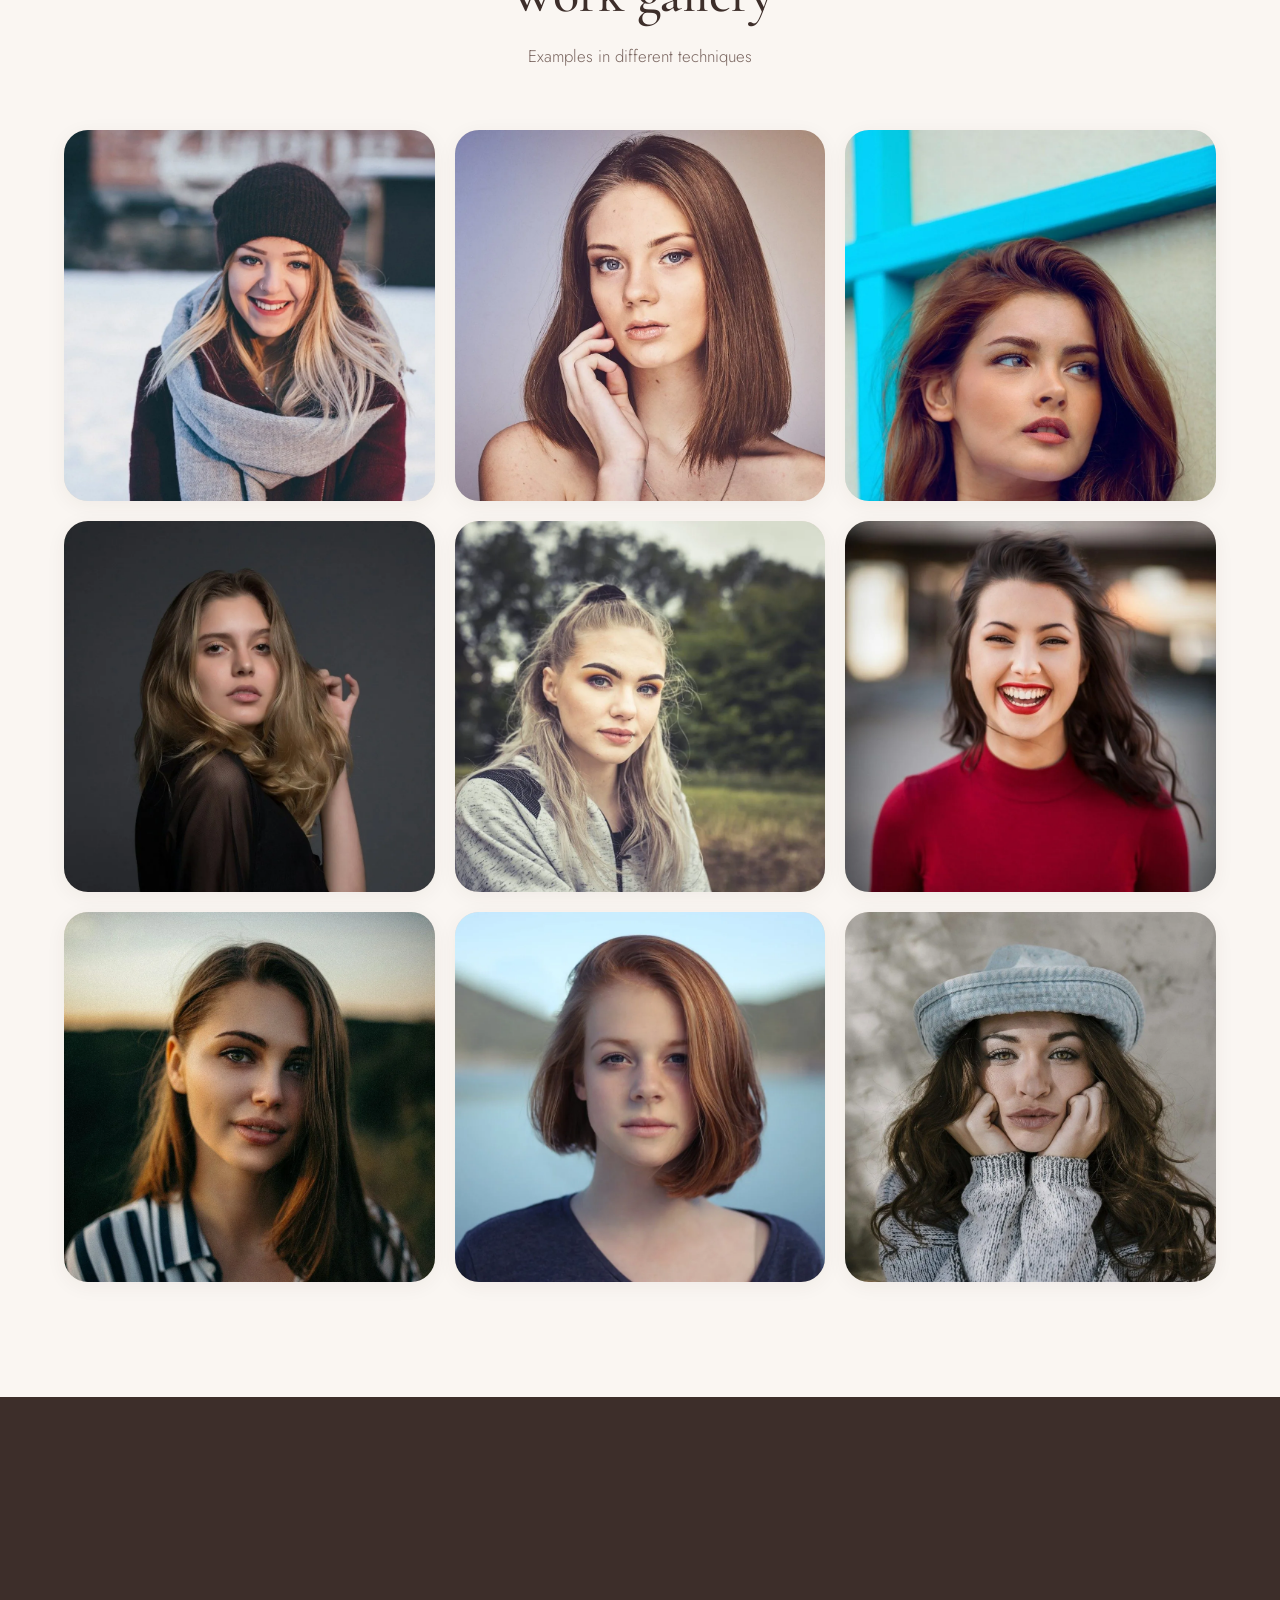
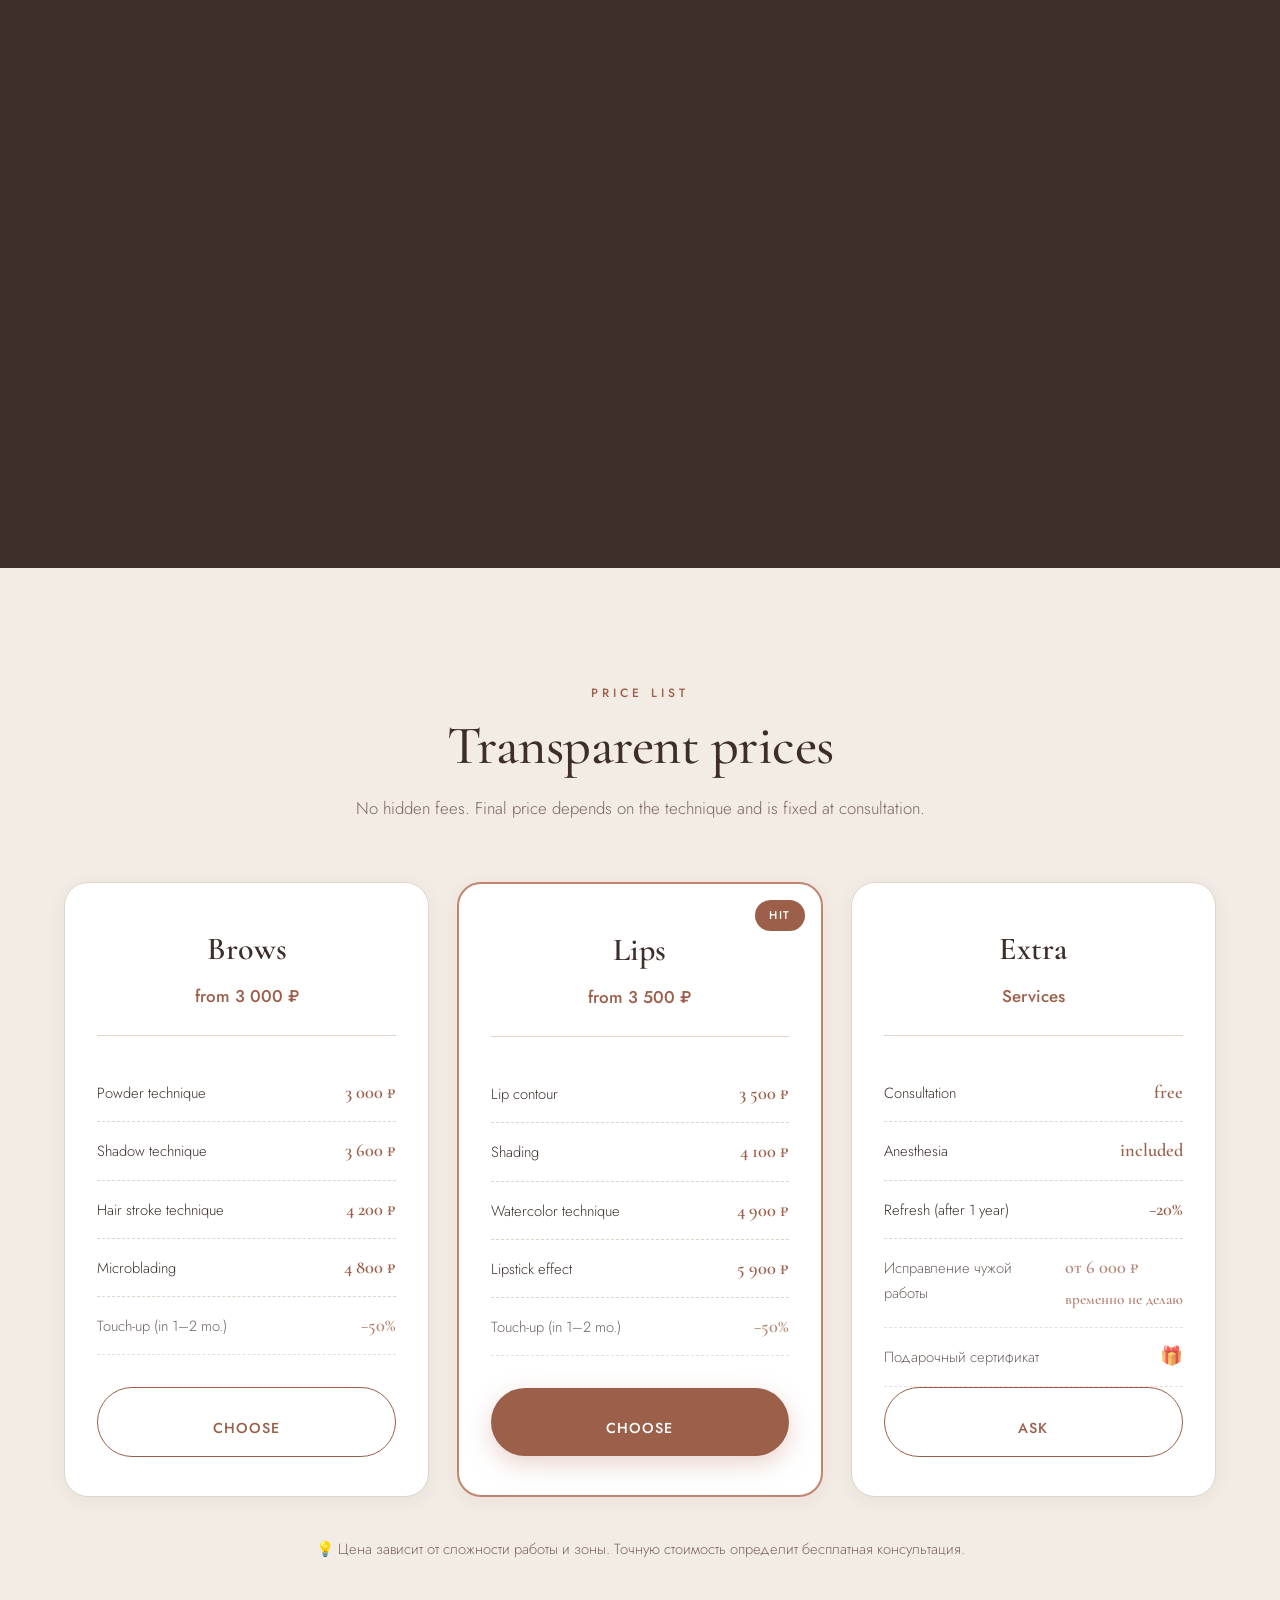
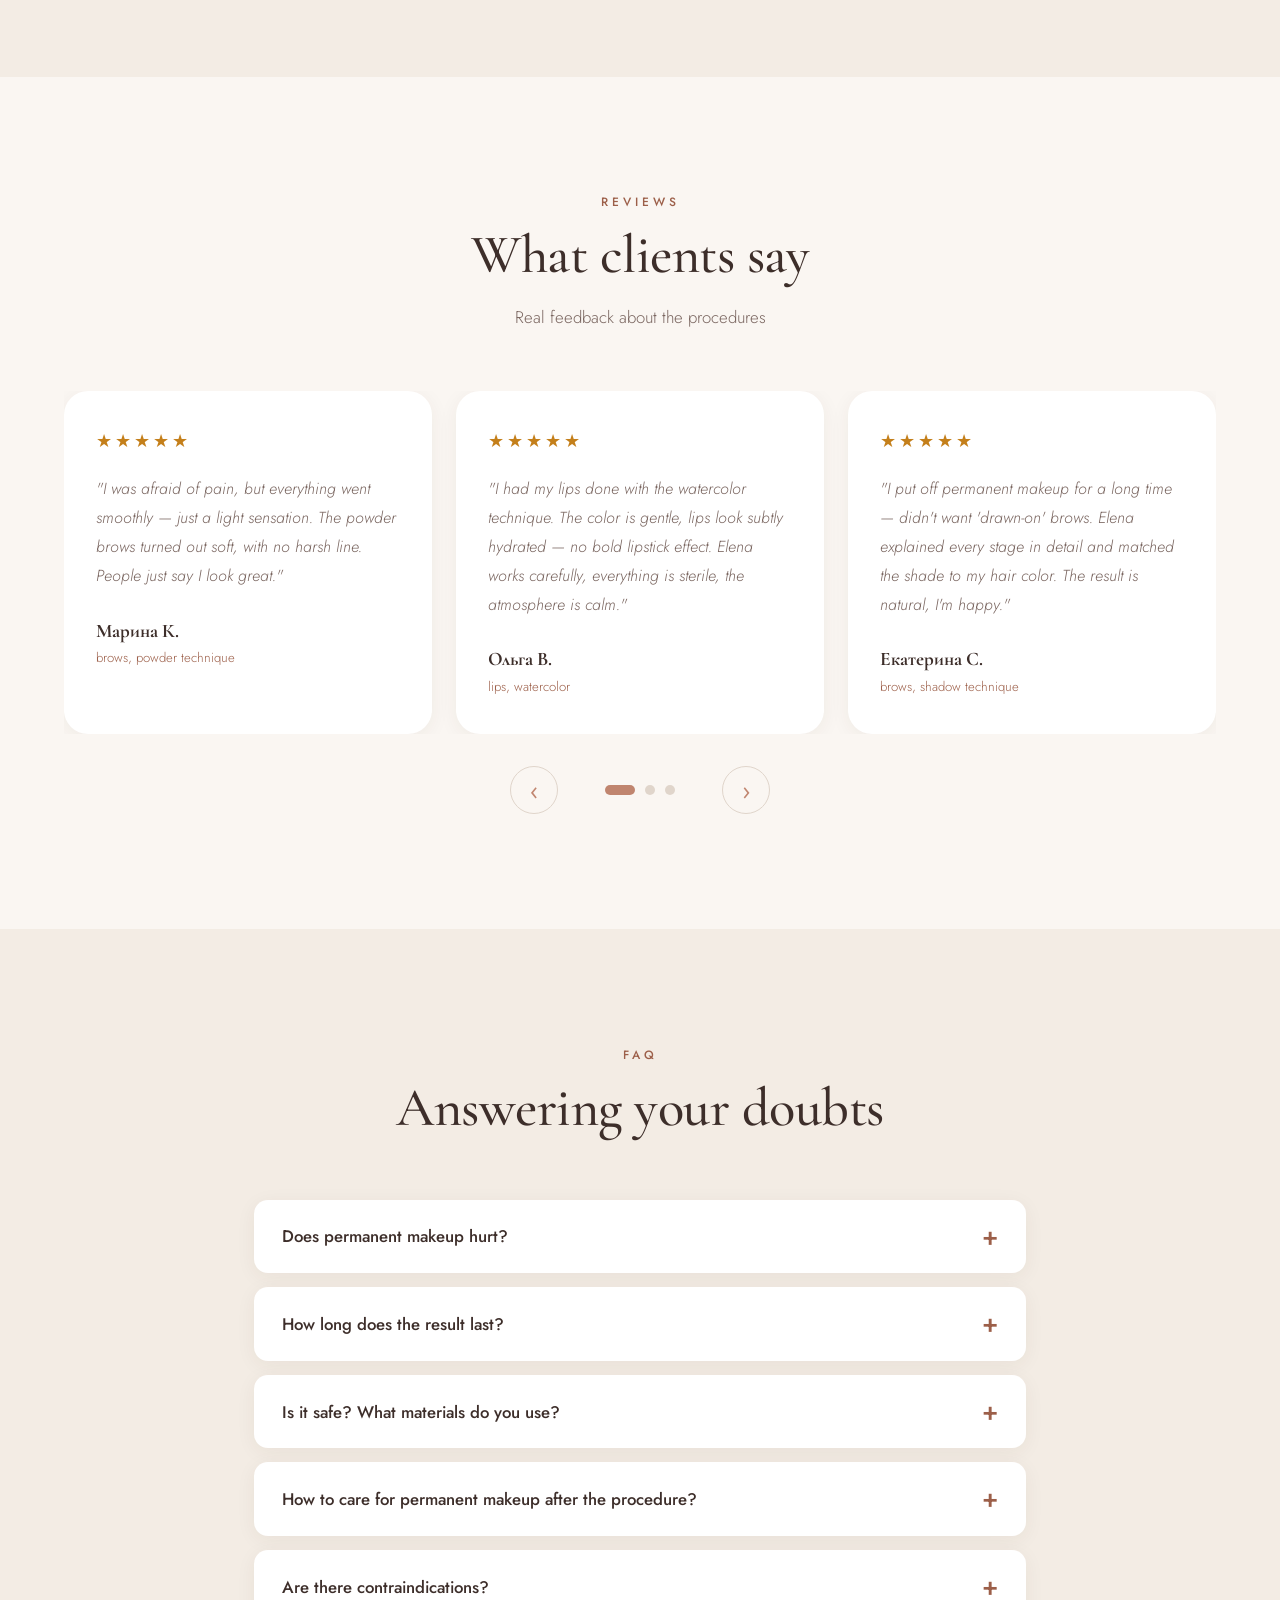
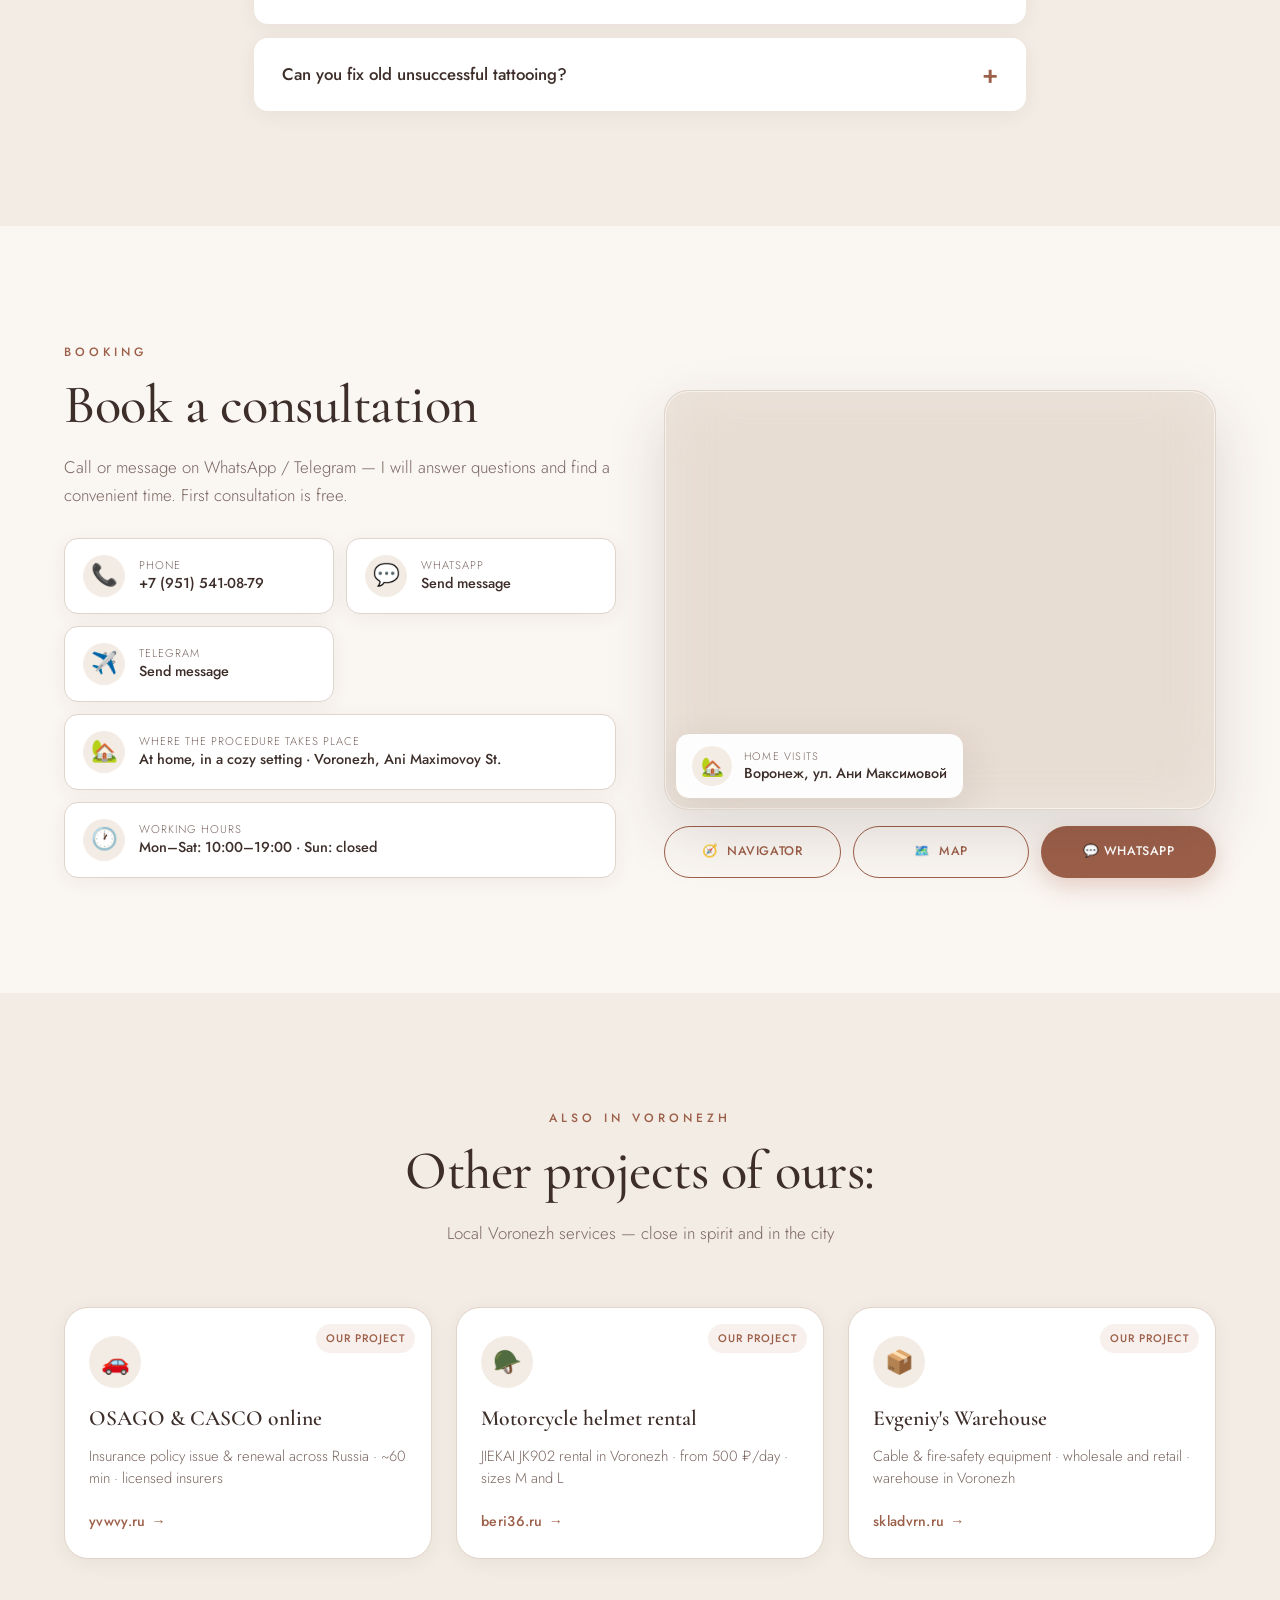
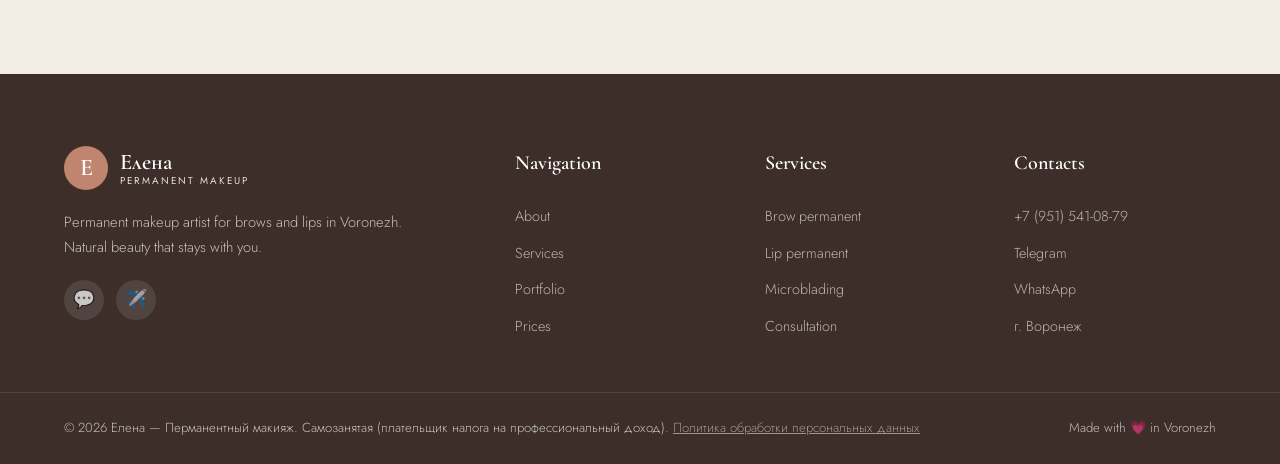
==== commit df4feb27: "Fix mobile about photo/text crop and first-click speaker playback. Co-authored-by: Cursor <cursorage" ====
--- a/index-en.html
+++ b/index-en.html
@@ -61,7 +61,7 @@
 <!-- Styles -->
 <!-- Предзагрузка hero-фона: WebP для современных браузеров (~40% легче), JPG сам подтянется как фон в CSS для старых -->
 <link as="image" fetchpriority="high" href="images/hero-bg-new.webp" rel="preload" type="image/webp"/>
-<link href="css/style.css?v=5" rel="stylesheet"/>
+<link href="css/style.css?v=6" rel="stylesheet"/>
 <!-- Структурированные данные для поиска/карт -->
 <script type="application/ld+json">
     {
@@ -634,6 +634,6 @@
 
 
 <audio id="bgMusic" loop preload="auto" src="audio/background-music.mp3"></audio>
-<script src="js/script.js?v=4"></script>
+<script src="js/script.js?v=5"></script>
 </body>
 </html>
--- a/css/style.css
+++ b/css/style.css
@@ -614,15 +614,26 @@
     gap: clamp(40px, 6vw, 80px);
     align-items: center;
 }
+.about-image,
+.about-text {
+    min-width: 0;
+    max-width: 100%;
+}
 .about-image {
     position: relative;
     margin-bottom: 20px;
 }
+.about-image picture {
+    display: block;
+    width: 100%;
+}
 .about-image img {
     width: 100%;
+    max-width: 100%;
     height: min(580px, 70vw);
     max-height: 580px;
     object-fit: cover;
+    object-position: 70% center;
     border-radius: var(--radius-lg);
     box-shadow: var(--shadow-lg);
 }
@@ -1457,10 +1468,15 @@
    АДАПТИВ — ПЛАНШЕТ (+ бургер-меню)
    ================================================ */
 @media (max-width: 992px) {
-    .about-grid { grid-template-columns: 1fr; gap: 48px; }
+    .about-grid { grid-template-columns: 1fr; gap: 48px; align-items: start; }
     .about-image { margin-bottom: 12px; }
-    /* Фото целиком, без обрезки по бокам */
-    .about-image img { height: auto; max-height: none; }
+    /* Портретное фото целиком, без обрезки object-fit: cover */
+    .about-image img {
+        height: auto;
+        max-height: none;
+        object-fit: contain;
+        object-position: center top;
+    }
     .about-badge { right: 16px; bottom: -16px; }
     .booking-grid { grid-template-columns: 1fr; gap: 36px; }
     .booking-info .section-title { text-align: center; }
@@ -1587,7 +1603,45 @@
     .about-stats { gap: 20px 24px; }
     .stat-num { font-size: 2.2rem; }
     .stat-num.stat-text { font-size: 1.25rem; white-space: normal; }
-    .about-image img { height: auto; max-height: none; }
+    .about-grid {
+        display: flex;
+        flex-direction: column;
+        gap: 28px;
+        width: 100%;
+        max-width: 100%;
+    }
+    .about-image,
+    .about-image picture,
+    .about-text {
+        min-width: 0;
+        max-width: 100%;
+        width: 100%;
+        overflow: visible;
+    }
+    .about-image img {
+        width: 100%;
+        max-width: 100%;
+        height: auto;
+        max-height: none;
+        object-fit: contain;
+        object-position: center top;
+    }
+    .about-text .section-title {
+        font-size: clamp(1.7rem, 8vw, 2.4rem);
+        overflow-wrap: break-word;
+        word-wrap: break-word;
+    }
+    .about-text p {
+        overflow-wrap: break-word;
+    }
+
+    /* На мобильных отключаем анимацию появления — контент (фото, текст)
+       должен быть виден сразу, без ожидания IntersectionObserver */
+    .reveal,
+    html.js .reveal {
+        opacity: 1 !important;
+        transform: none !important;
+    }
 
     .floating-buttons {
         right: max(12px, env(safe-area-inset-right, 0px));
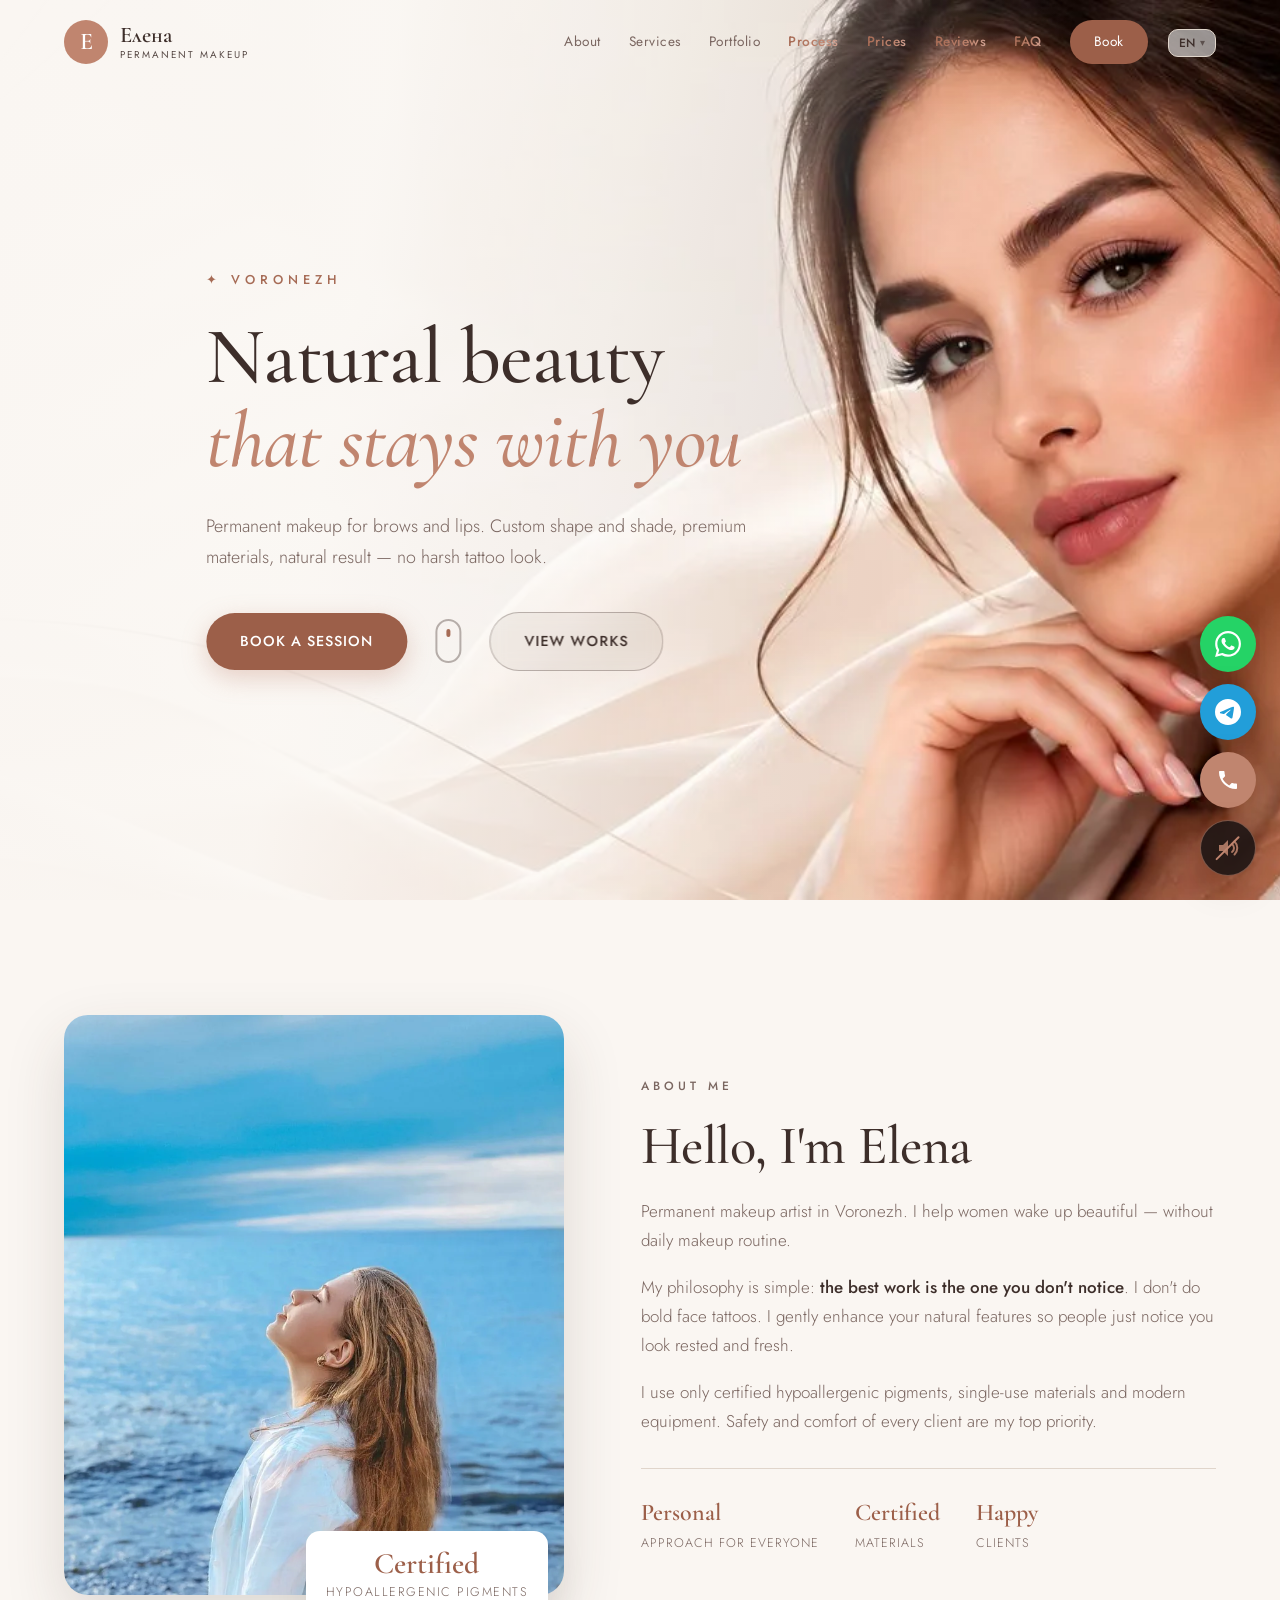
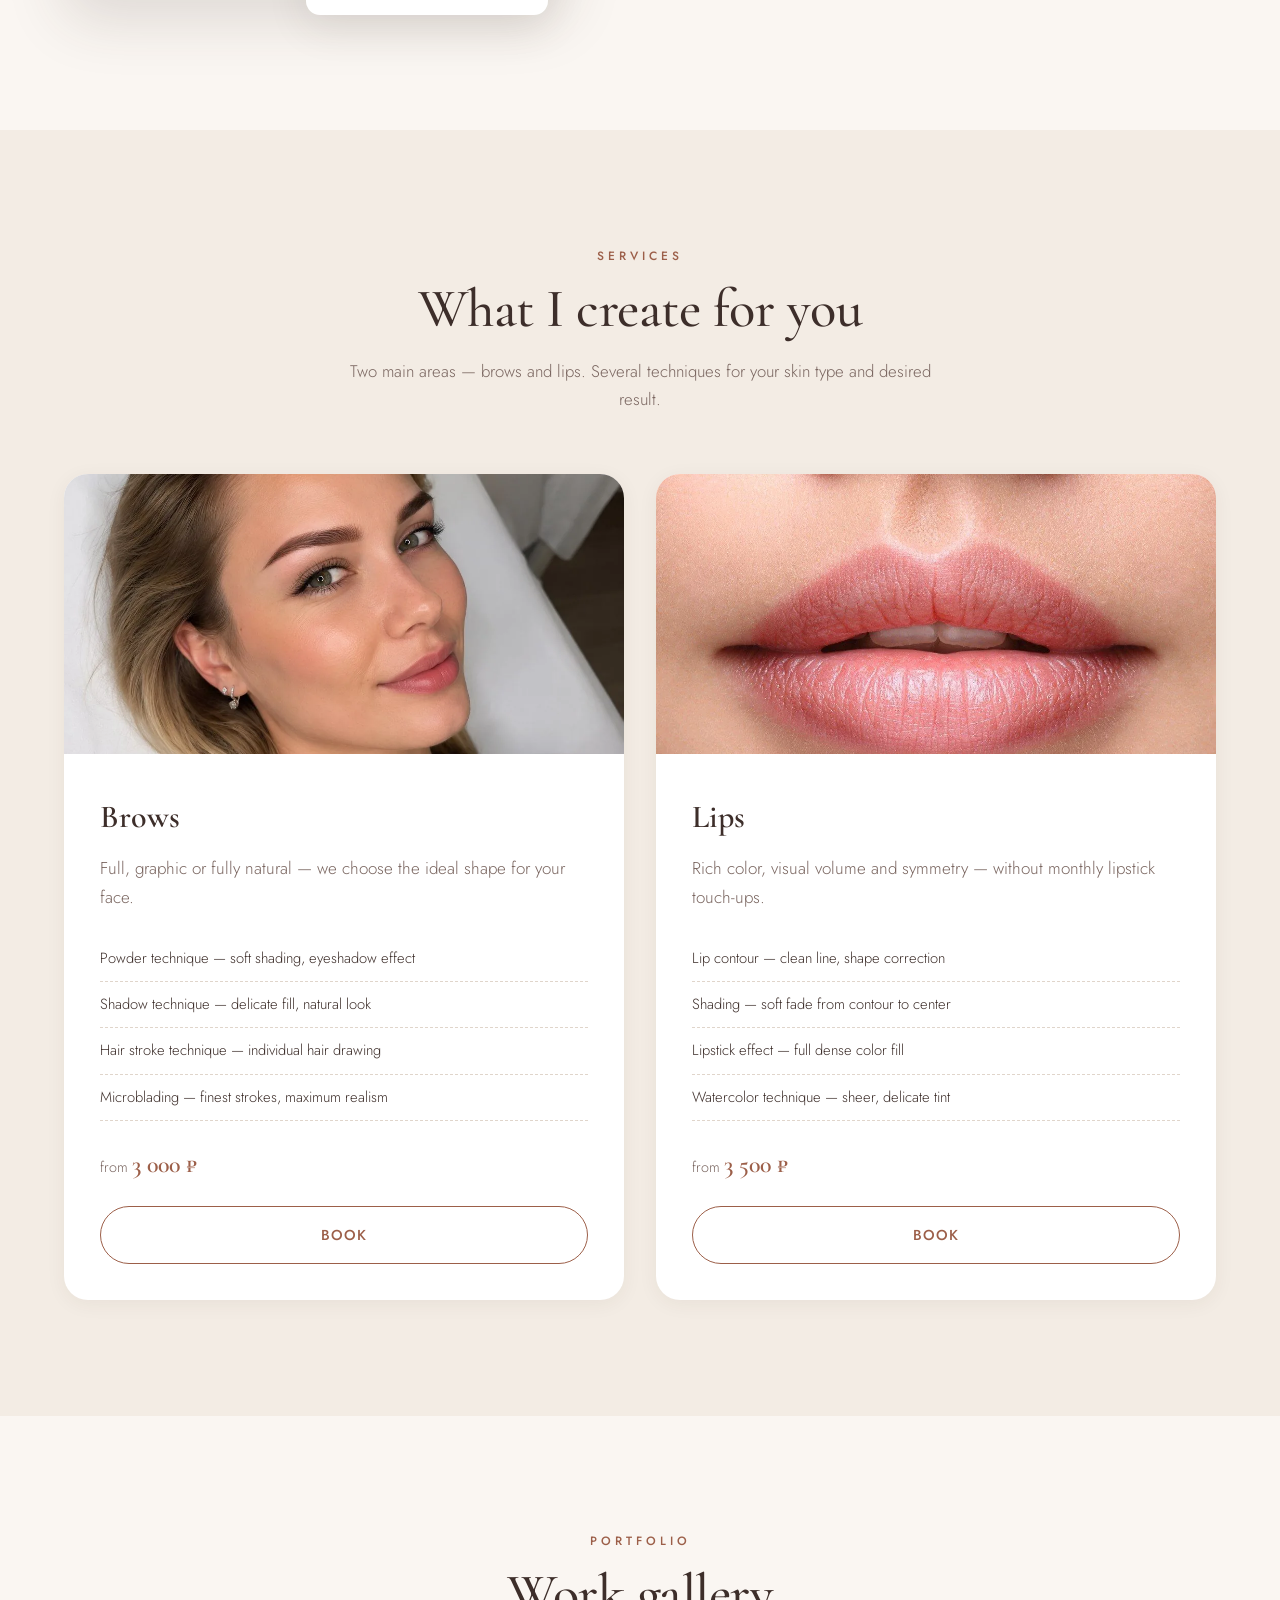
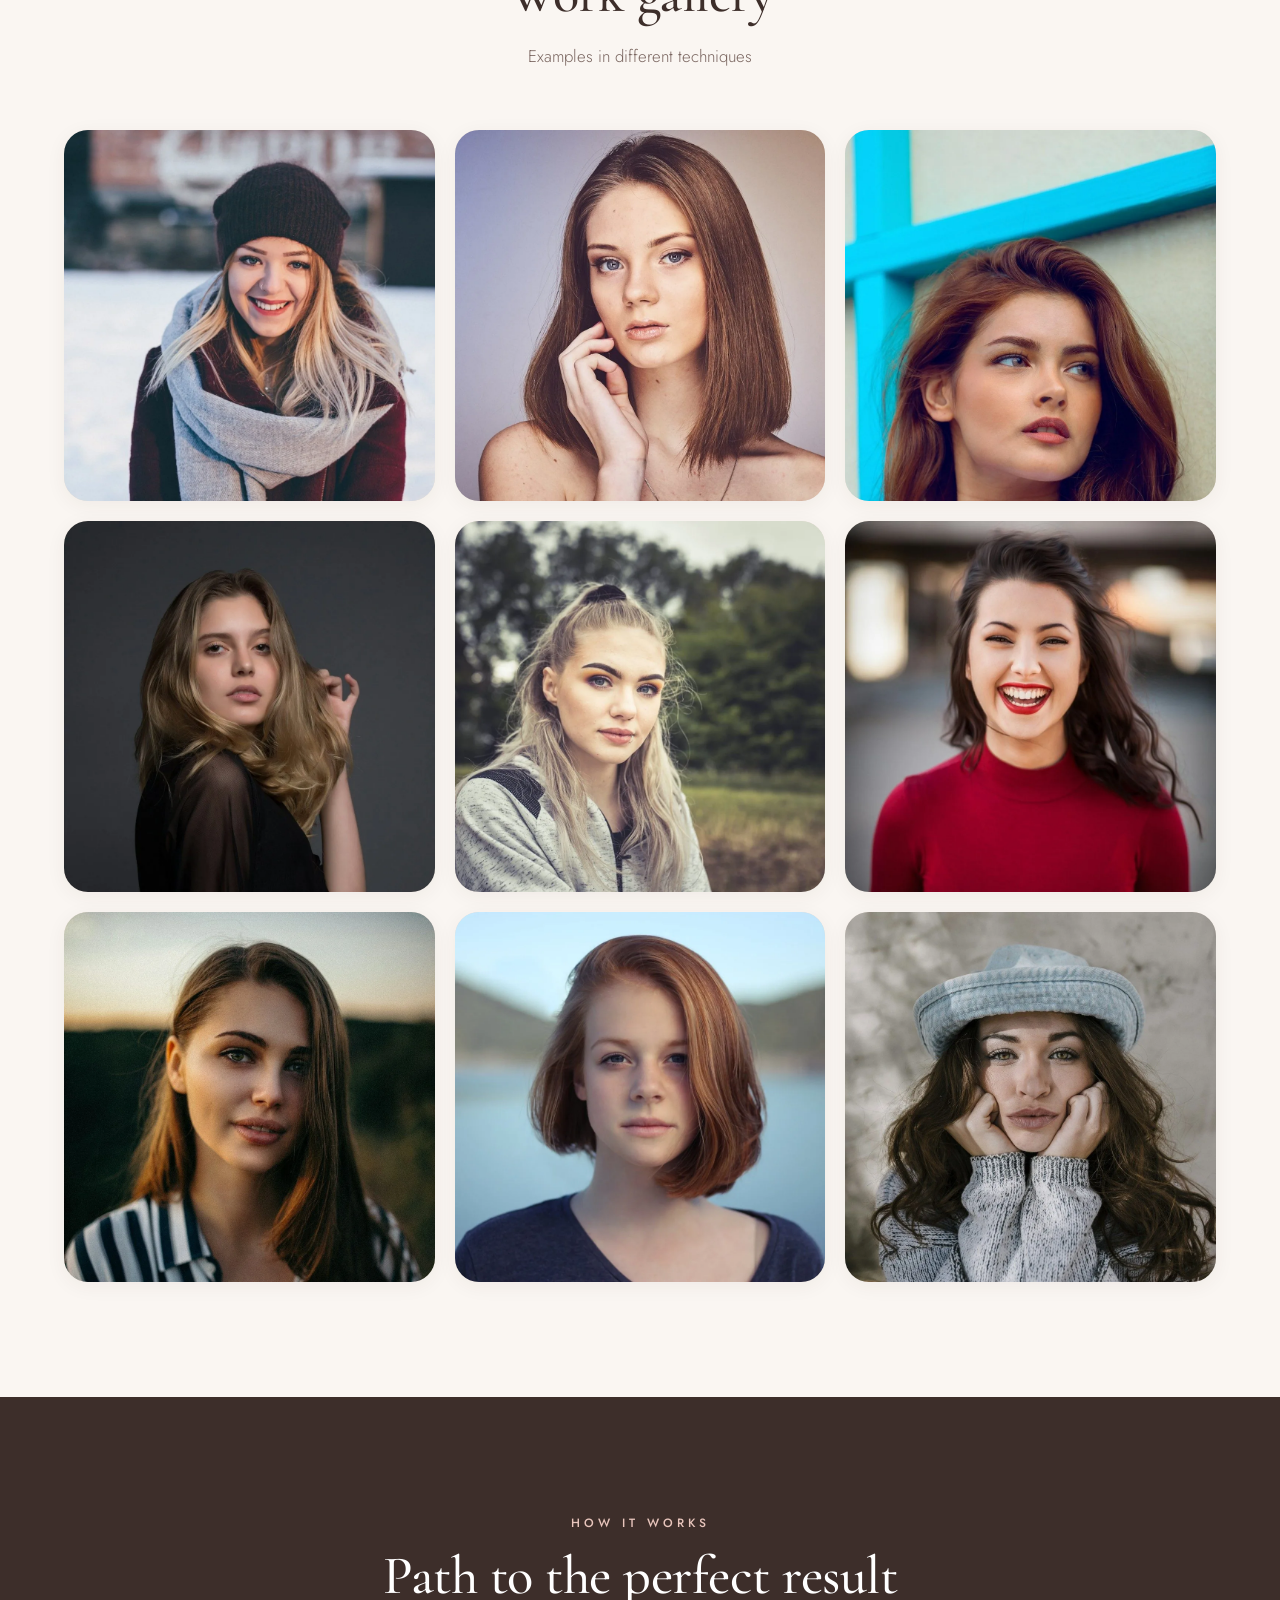
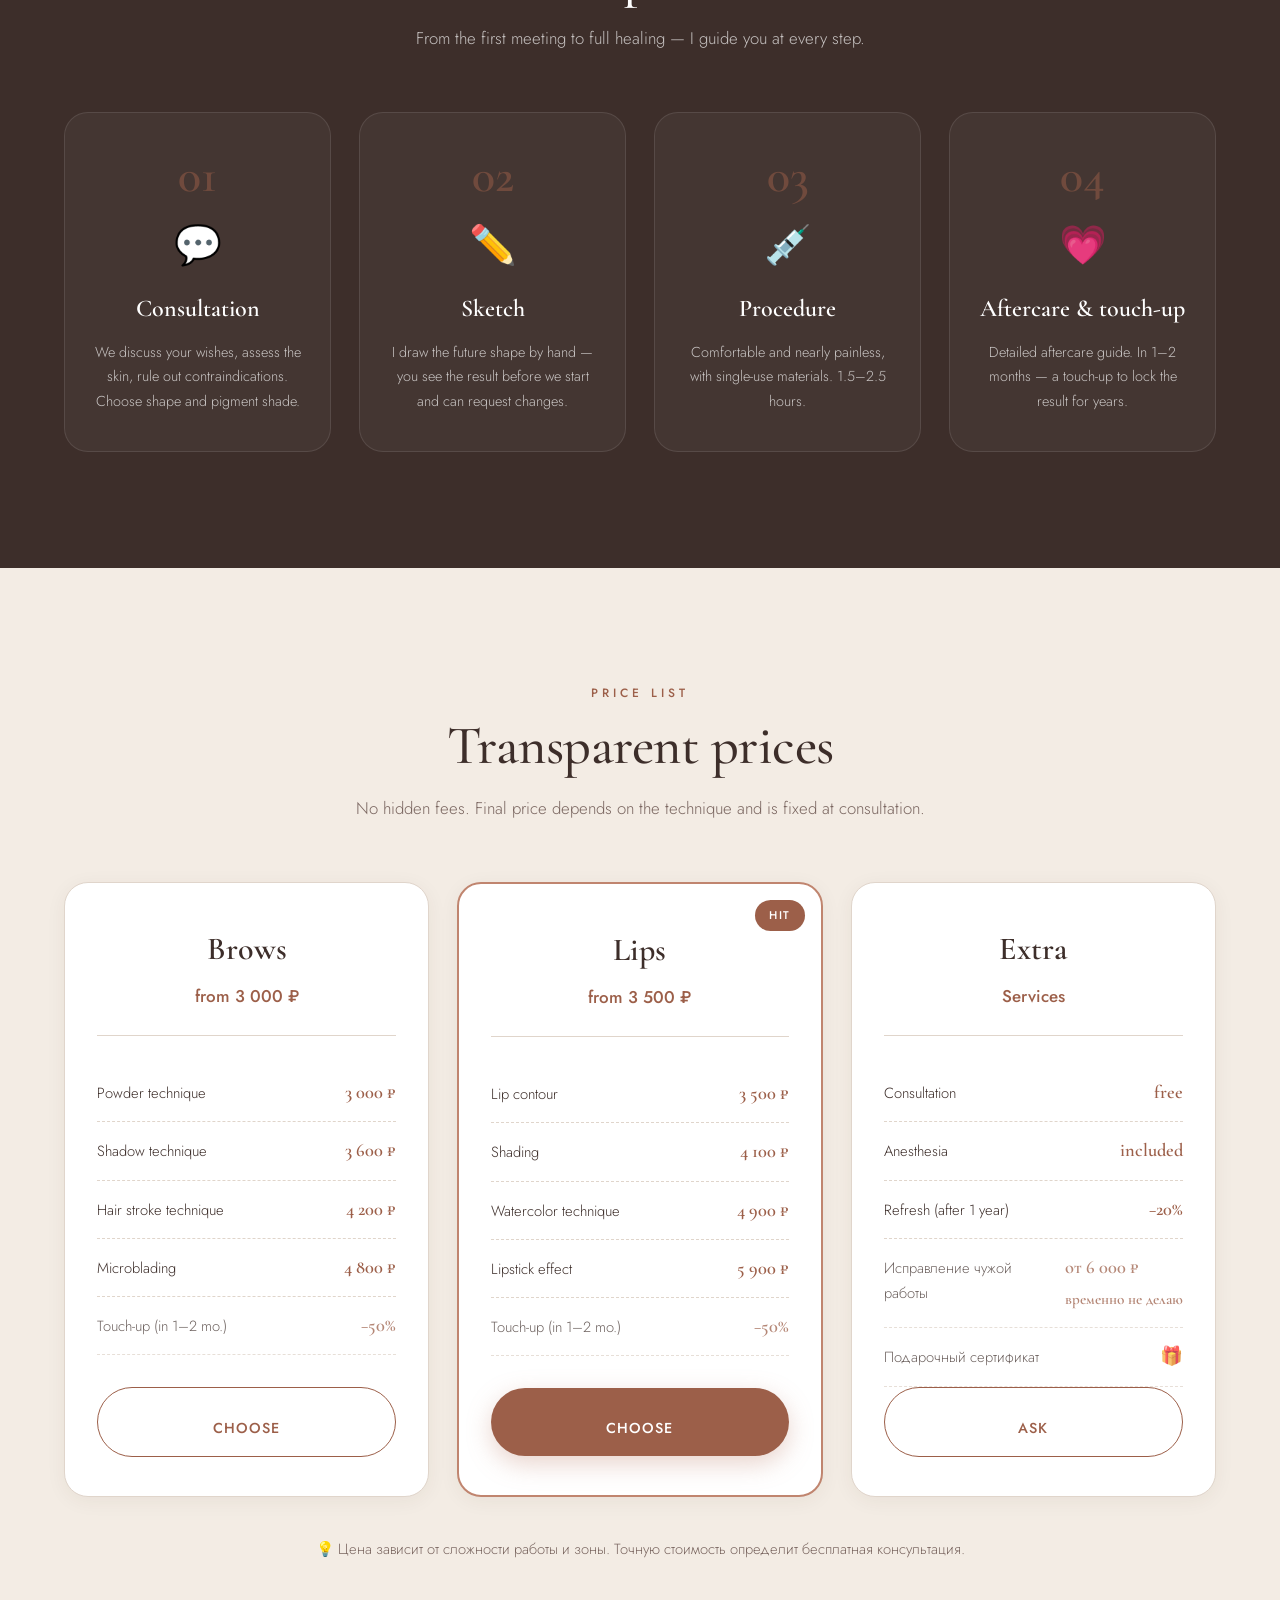
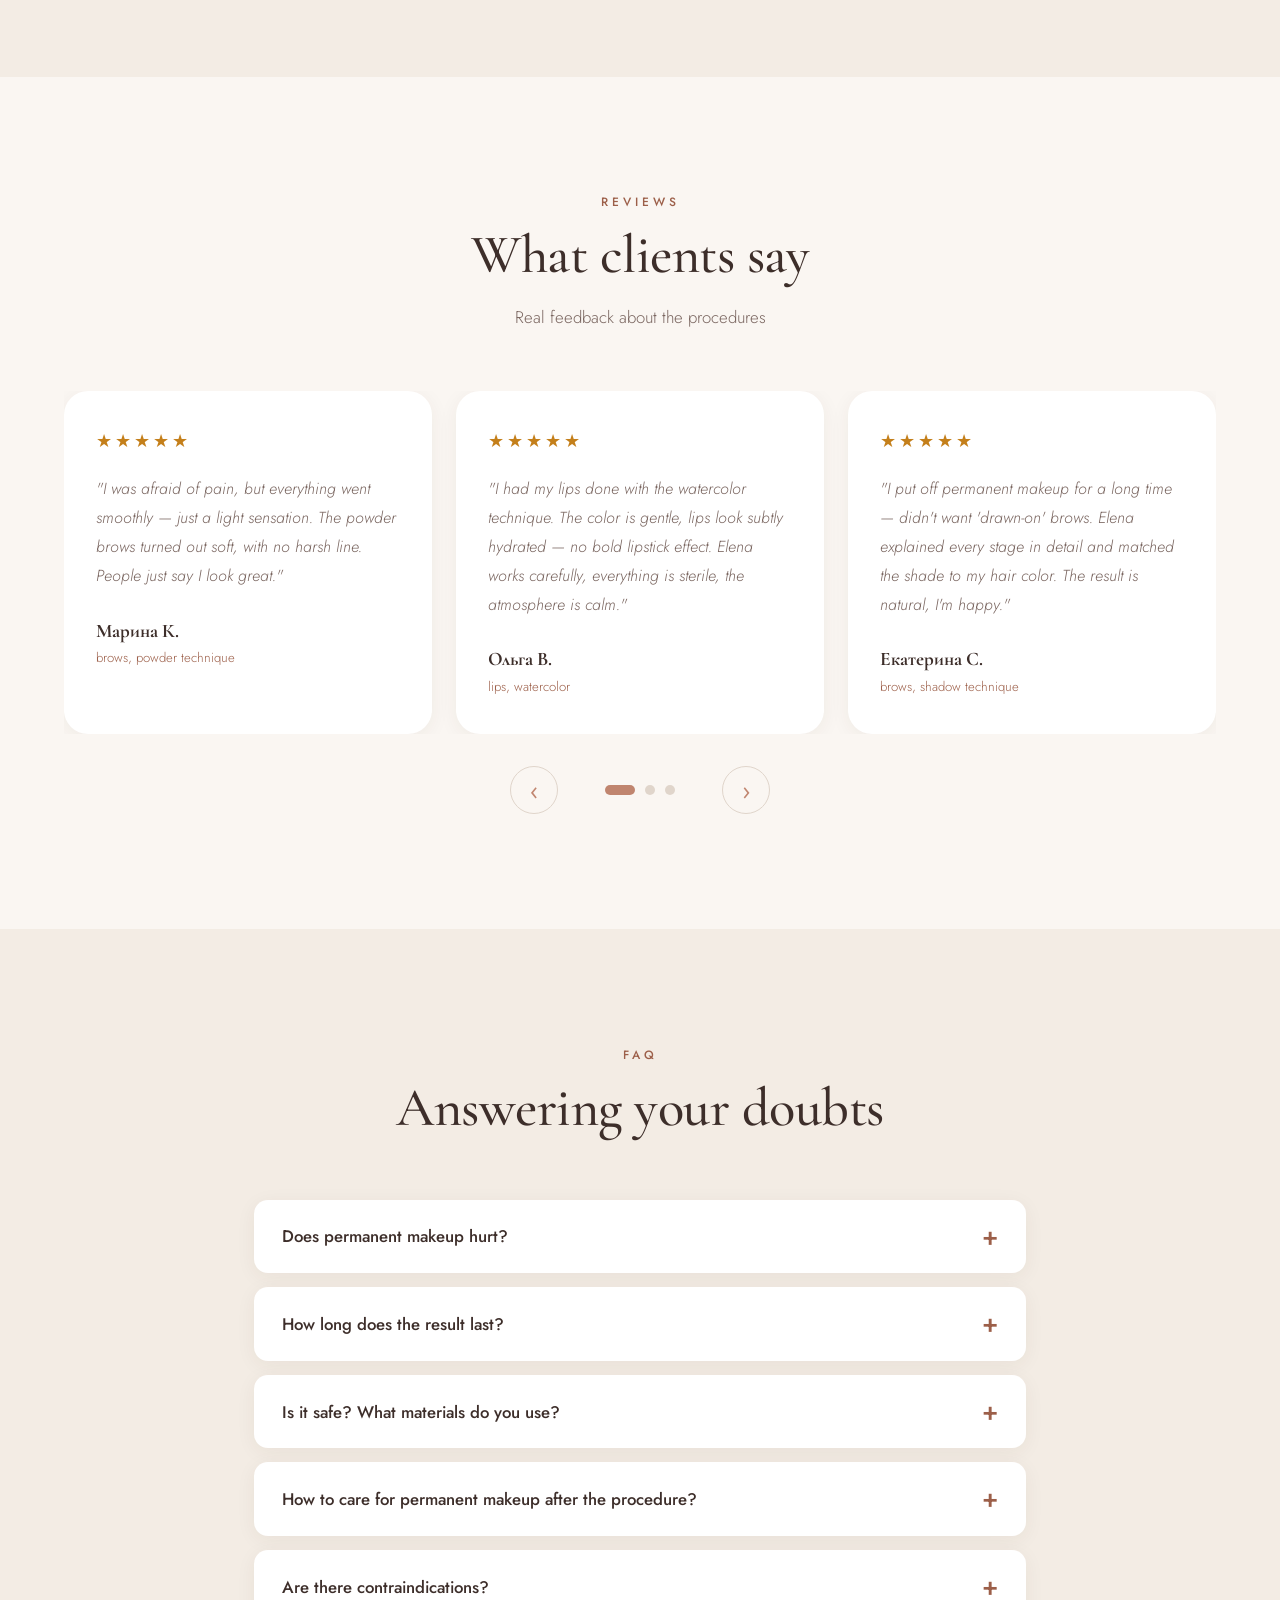
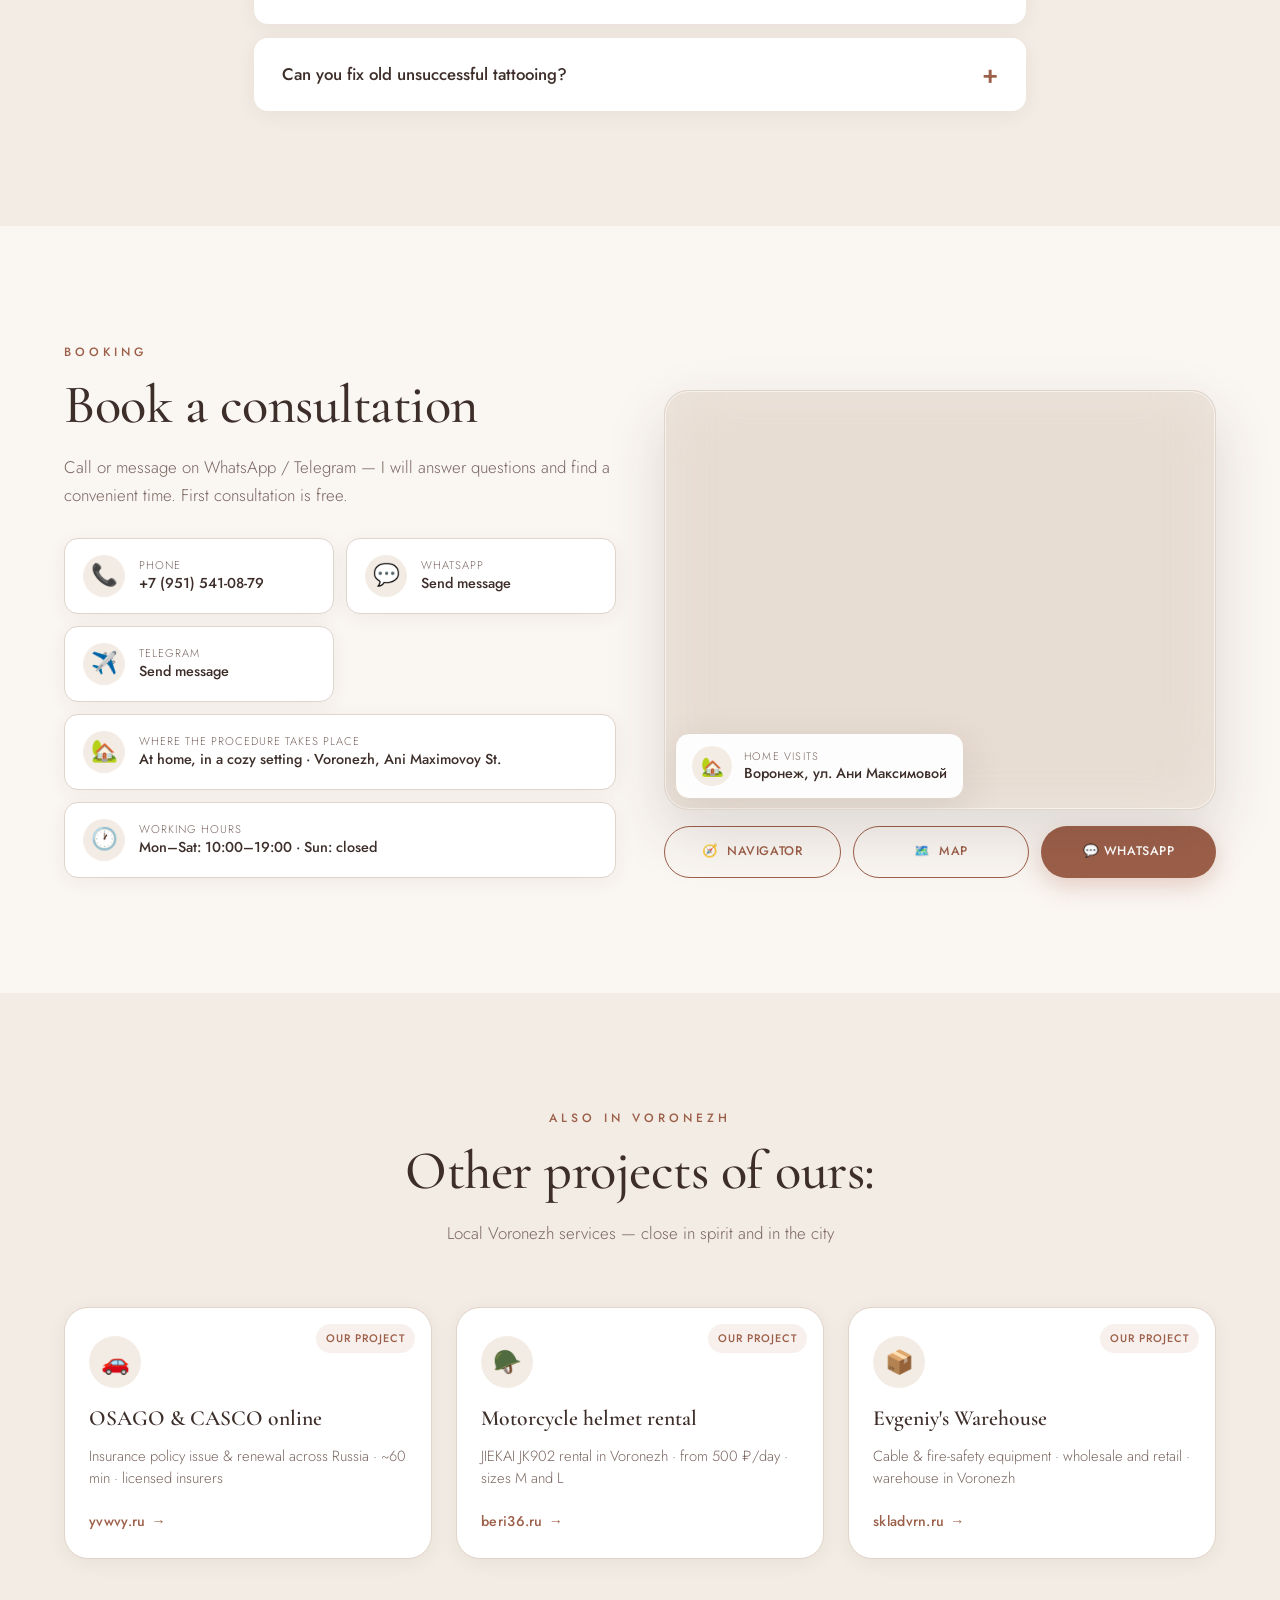
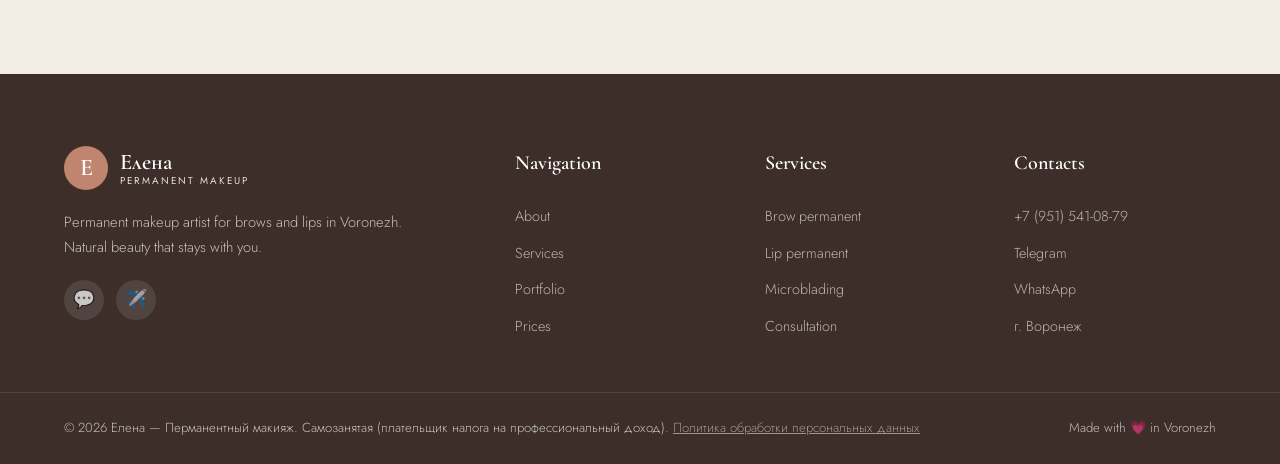
==== commit 35e5dcc4: "Full redeploy: replace repo content with current ELENA site (music, mobile fixes, SEO)" ====
--- a/index-en.html
+++ b/index-en.html
@@ -61,7 +61,7 @@
 <!-- Styles -->
 <!-- Предзагрузка hero-фона: WebP для современных браузеров (~40% легче), JPG сам подтянется как фон в CSS для старых -->
 <link as="image" fetchpriority="high" href="images/hero-bg-new.webp" rel="preload" type="image/webp"/>
-<link href="css/style.css?v=6" rel="stylesheet"/>
+<link href="css/style.css?v=7" rel="stylesheet"/>
 <!-- Структурированные данные для поиска/карт -->
 <script type="application/ld+json">
     {
--- a/css/style.css
+++ b/css/style.css
@@ -642,20 +642,26 @@
     bottom: -20px;
     right: 16px;
     background: var(--white);
-    padding: 20px 28px;
+    padding: 16px 20px;
     border-radius: var(--radius);
     box-shadow: var(--shadow-md);
     text-align: center;
     display: flex;
     flex-direction: column;
-    line-height: 1;
+    align-items: center;
+    line-height: 1.15;
     max-width: calc(100% - 32px);
+    box-sizing: border-box;
+    overflow: visible;
 }
 .badge-num {
     font-family: var(--serif);
-    font-size: 3rem;
+    font-size: clamp(1.2rem, 2.4vw, 1.85rem);
     font-weight: 600;
     color: var(--accent-a11y);
+    overflow-wrap: break-word;
+    word-break: normal;
+    max-width: 100%;
 }
 .badge-text {
     font-size: 0.78rem;
@@ -1477,7 +1483,17 @@
         object-fit: contain;
         object-position: center top;
     }
-    .about-badge { right: 16px; bottom: -16px; }
+    .about-badge {
+        position: relative;
+        right: auto;
+        bottom: auto;
+        left: auto;
+        margin-top: 16px;
+        max-width: 100%;
+        width: 100%;
+        padding: 16px 18px;
+    }
+    .badge-num { font-size: clamp(1.15rem, 5.2vw, 1.5rem); }
     .booking-grid { grid-template-columns: 1fr; gap: 36px; }
     .booking-info .section-title { text-align: center; }
     .booking-info .eyebrow { text-align: center; }
@@ -1671,12 +1687,15 @@
     .float-btn svg { width: 20px; height: 20px; }
     .about-badge {
         position: relative;
-        bottom: 0;
-        right: 0;
-        display: inline-flex;
-        margin-top: 16px;
+        bottom: auto;
+        right: auto;
+        width: 100%;
         max-width: 100%;
-    }
+        margin-top: 14px;
+        padding: 14px 14px;
+    }
+    .badge-num { font-size: clamp(1.05rem, 5vw, 1.35rem); }
+    .badge-text { letter-spacing: 0.6px; }
     .about-image { margin-bottom: 0; }
     .portfolio-grid { grid-template-columns: 1fr 1fr; gap: 10px; }
     .section { padding: 48px 0; }
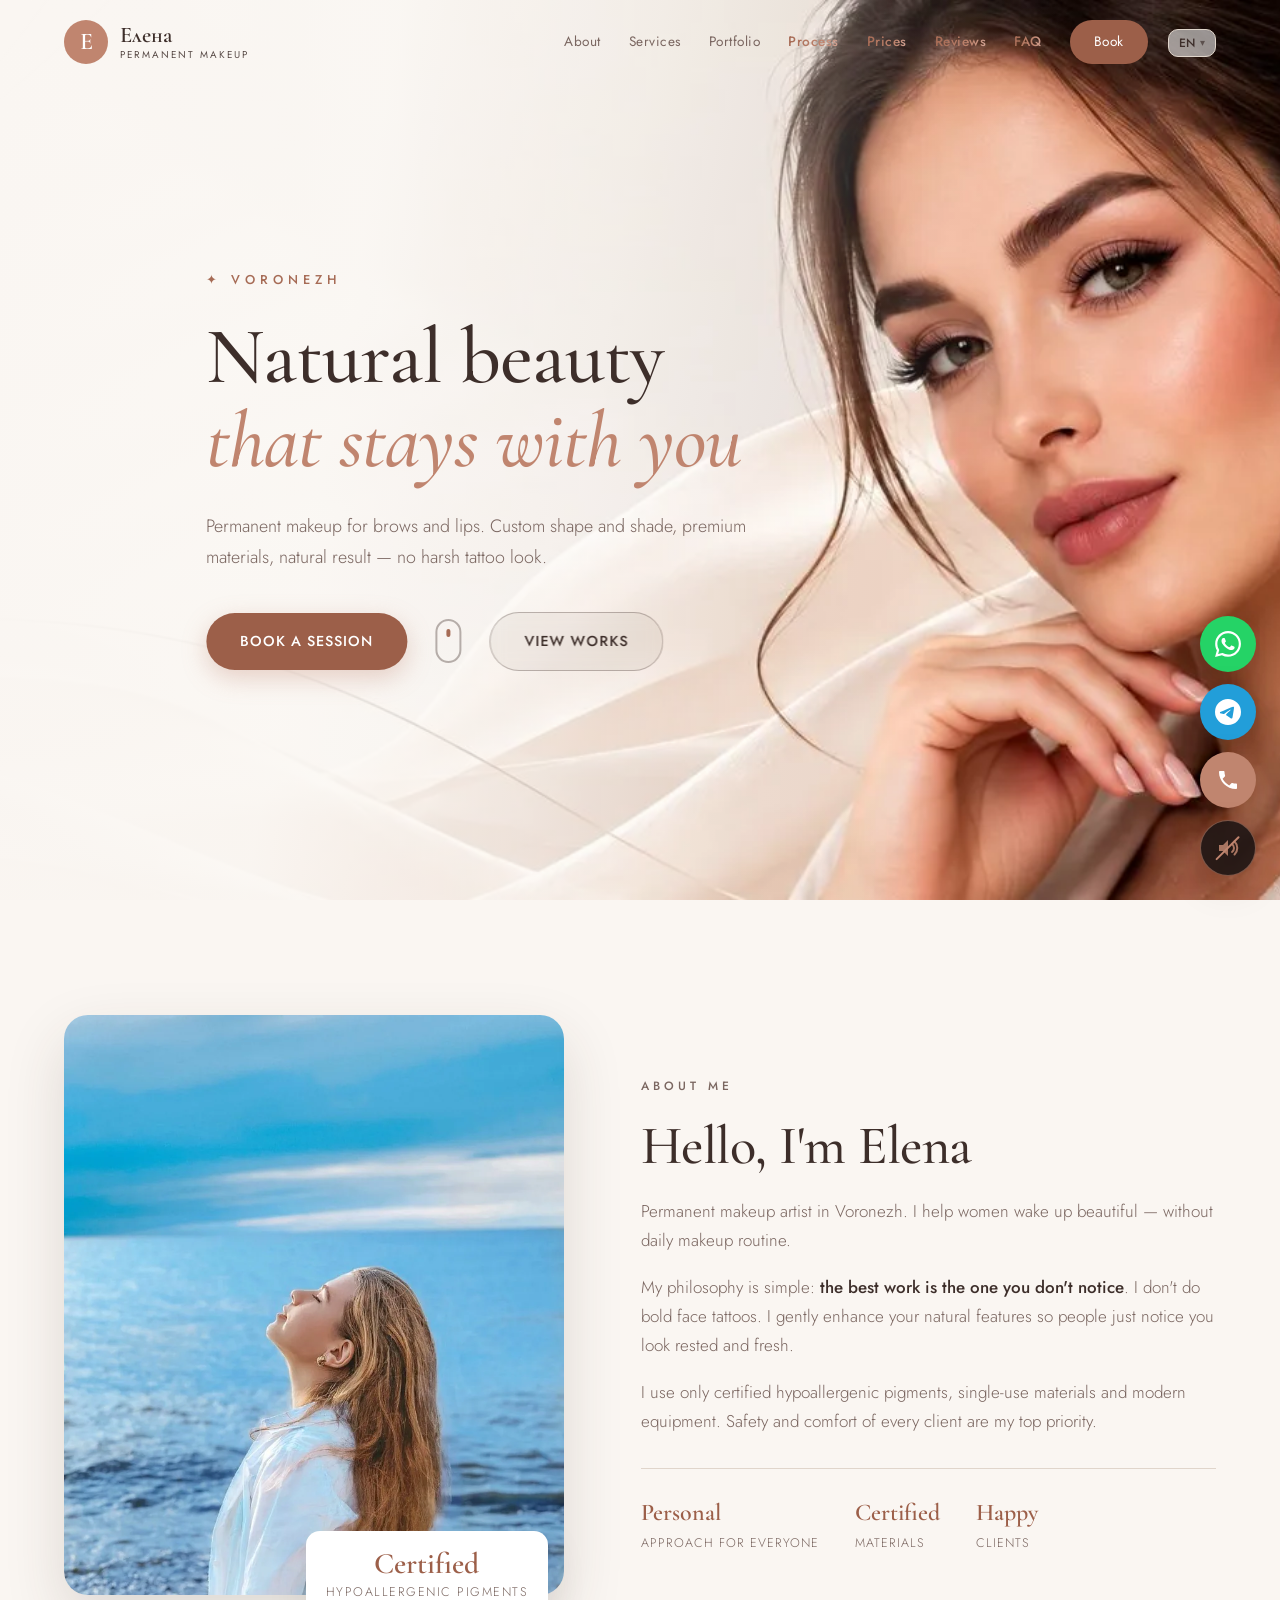
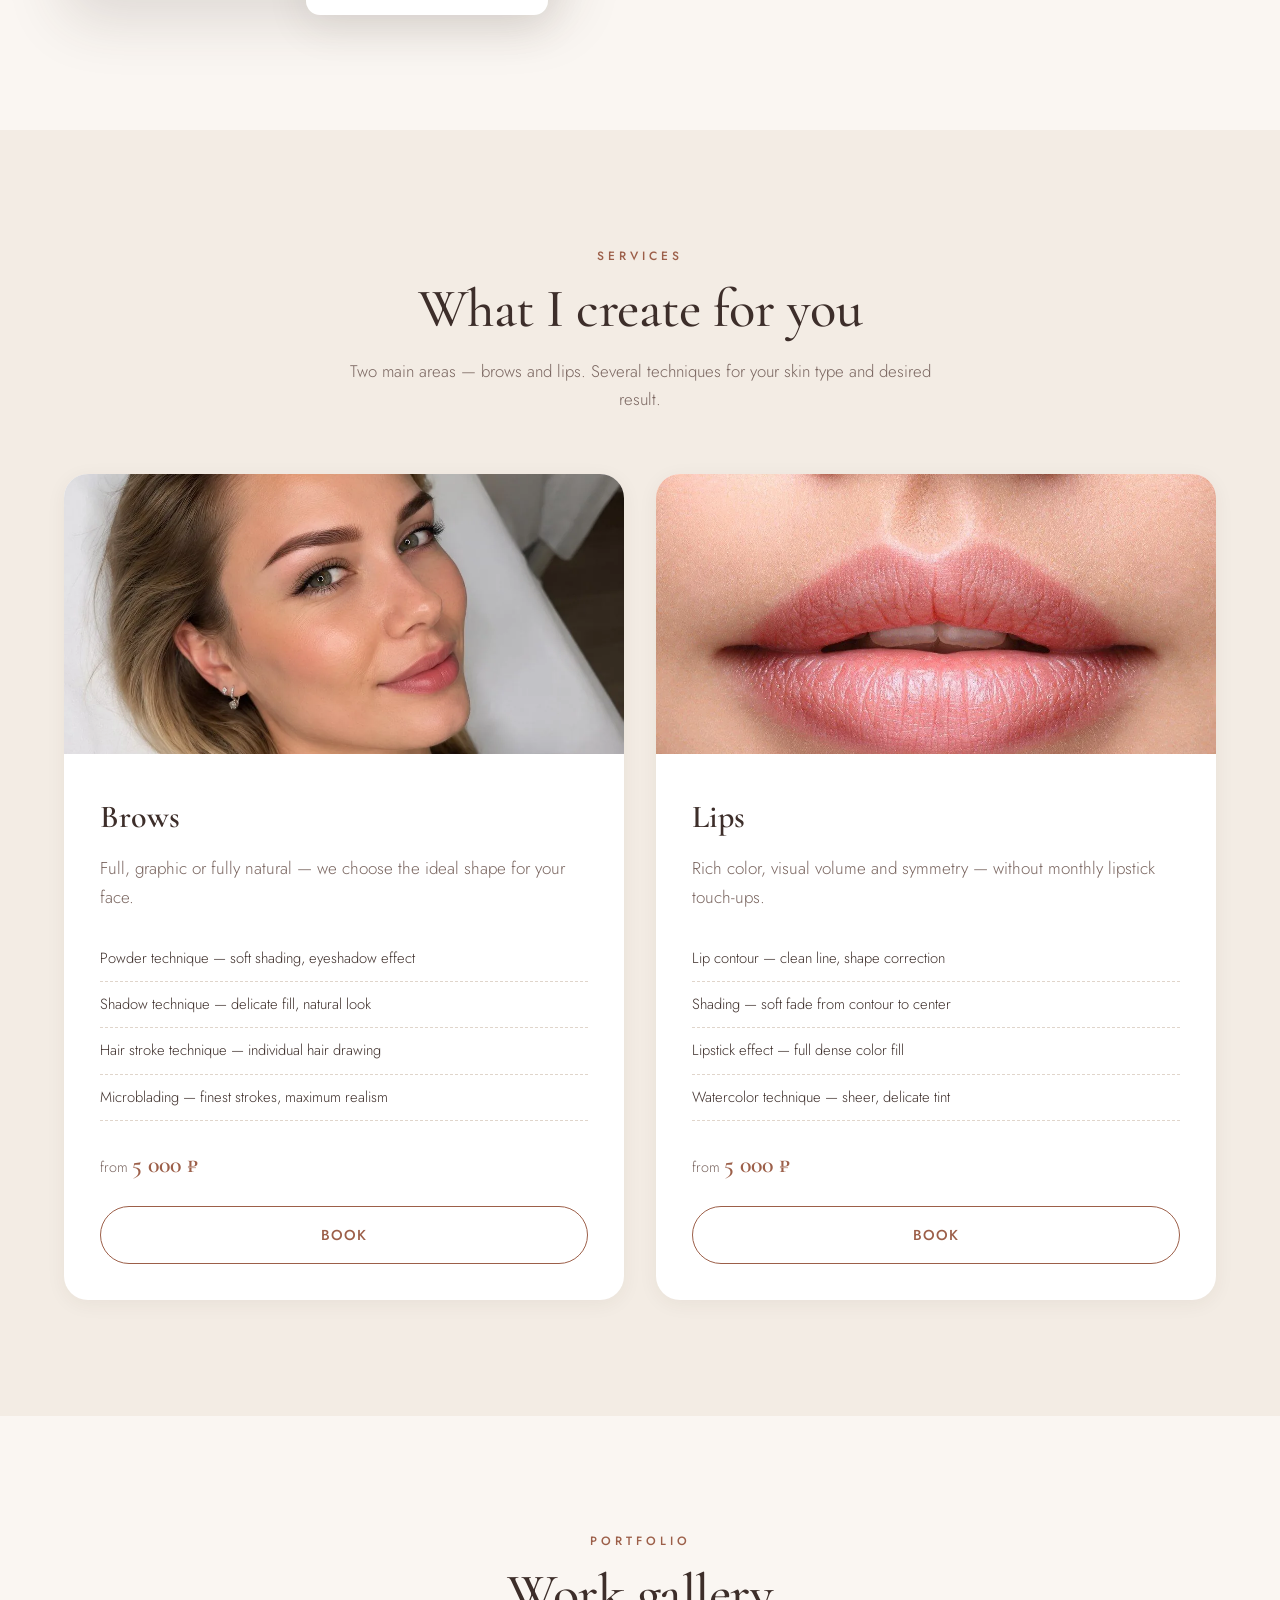
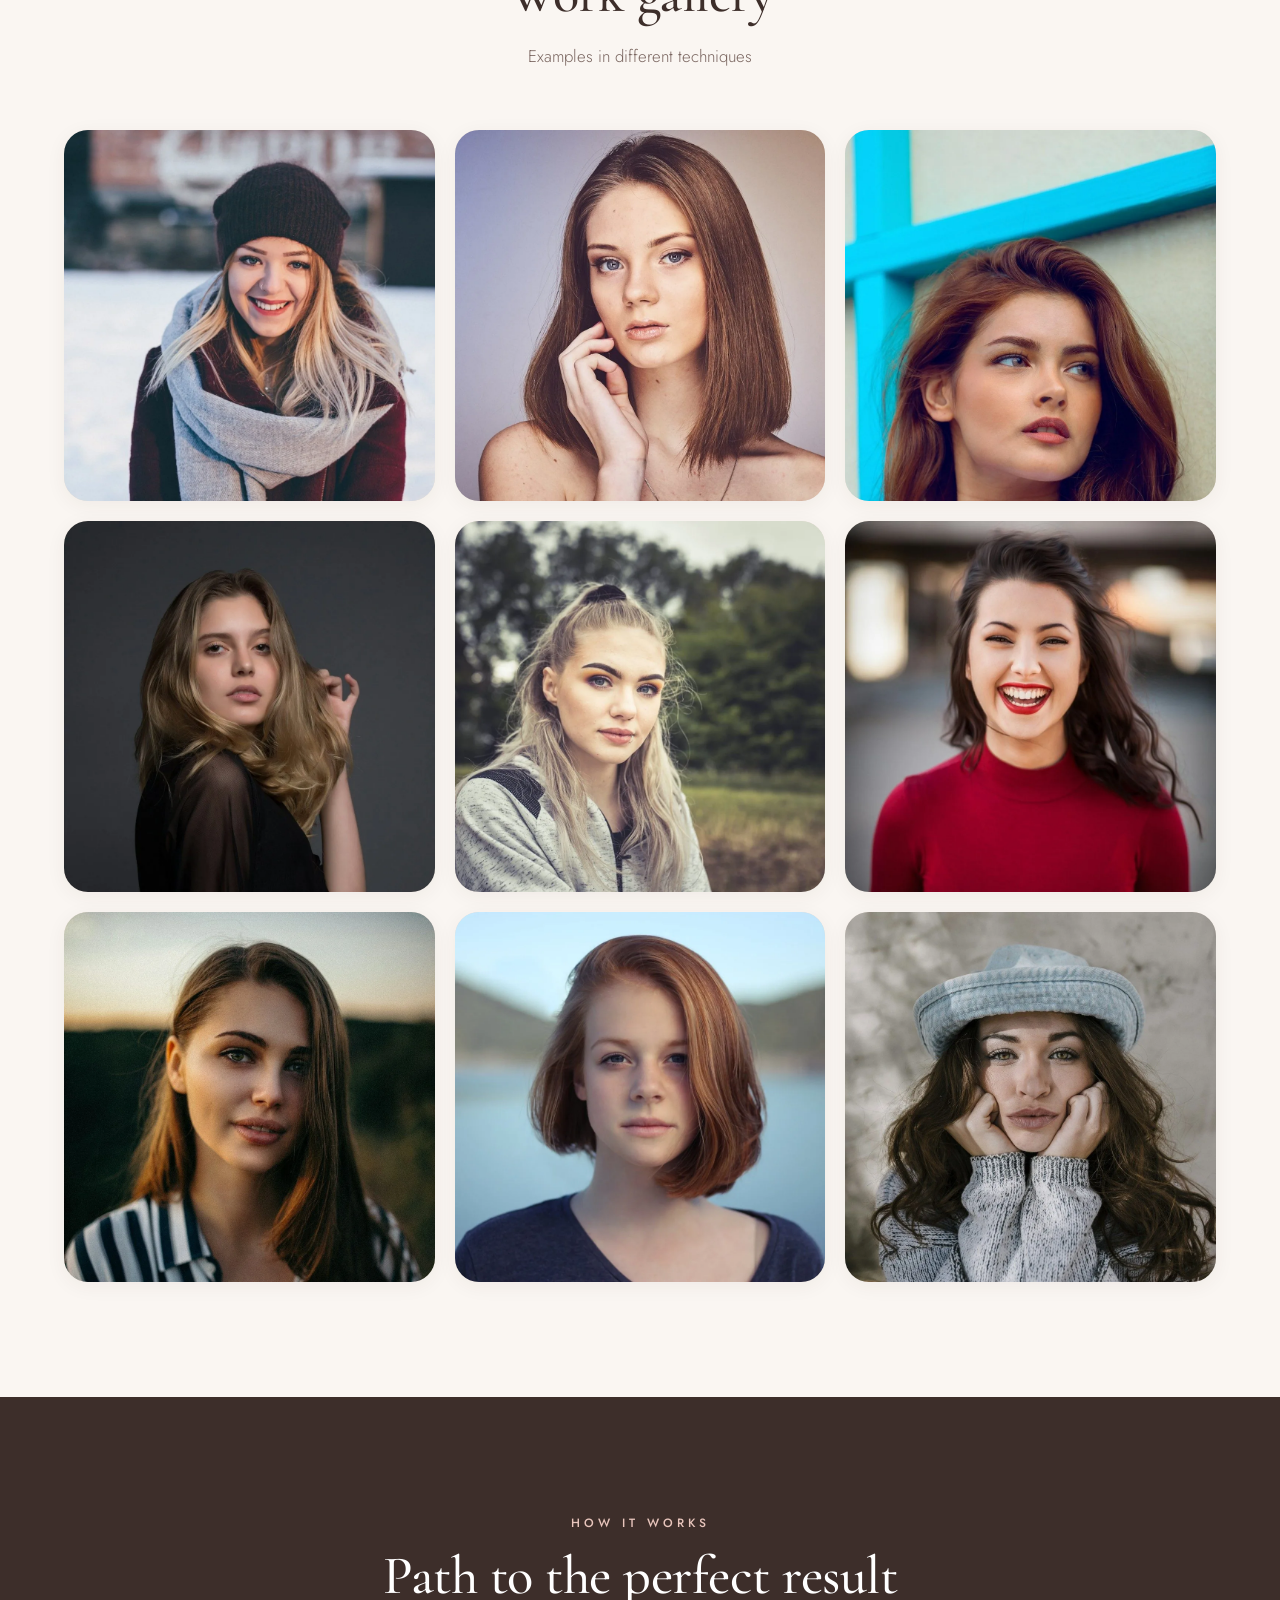
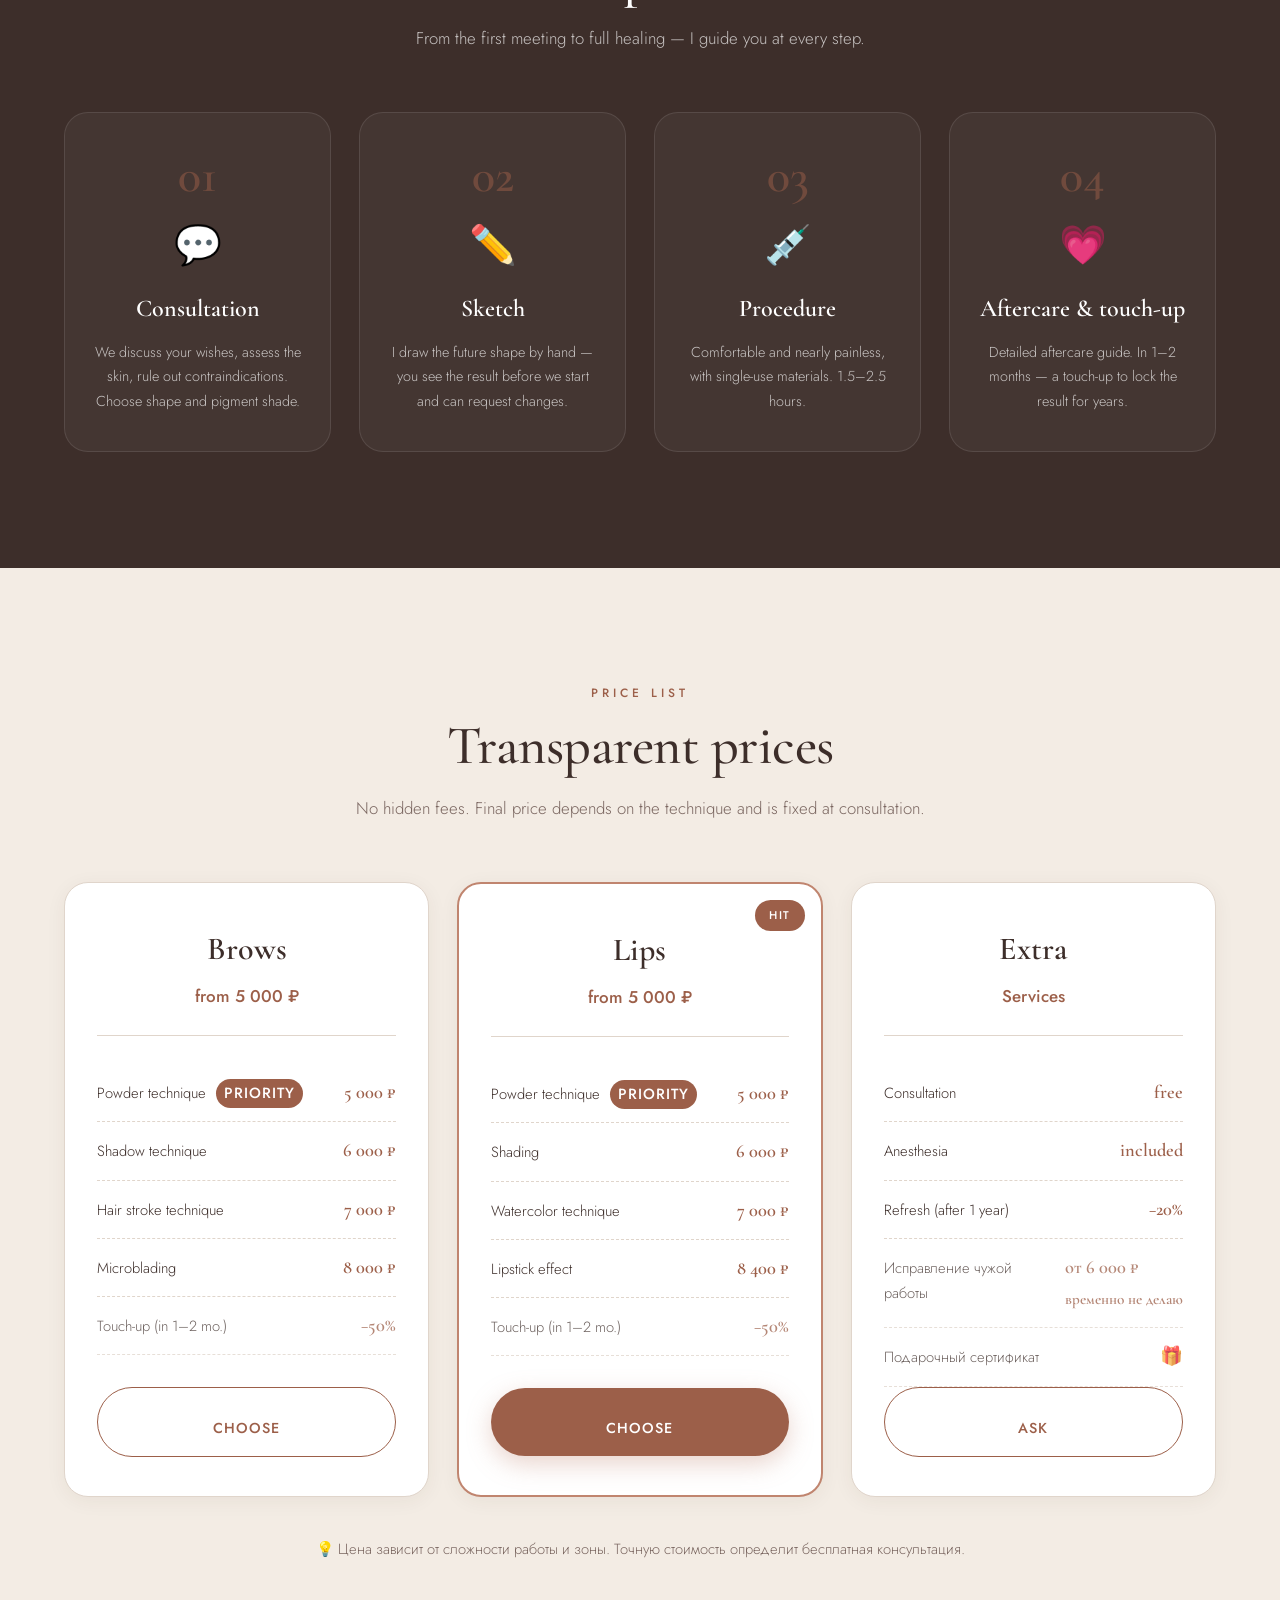
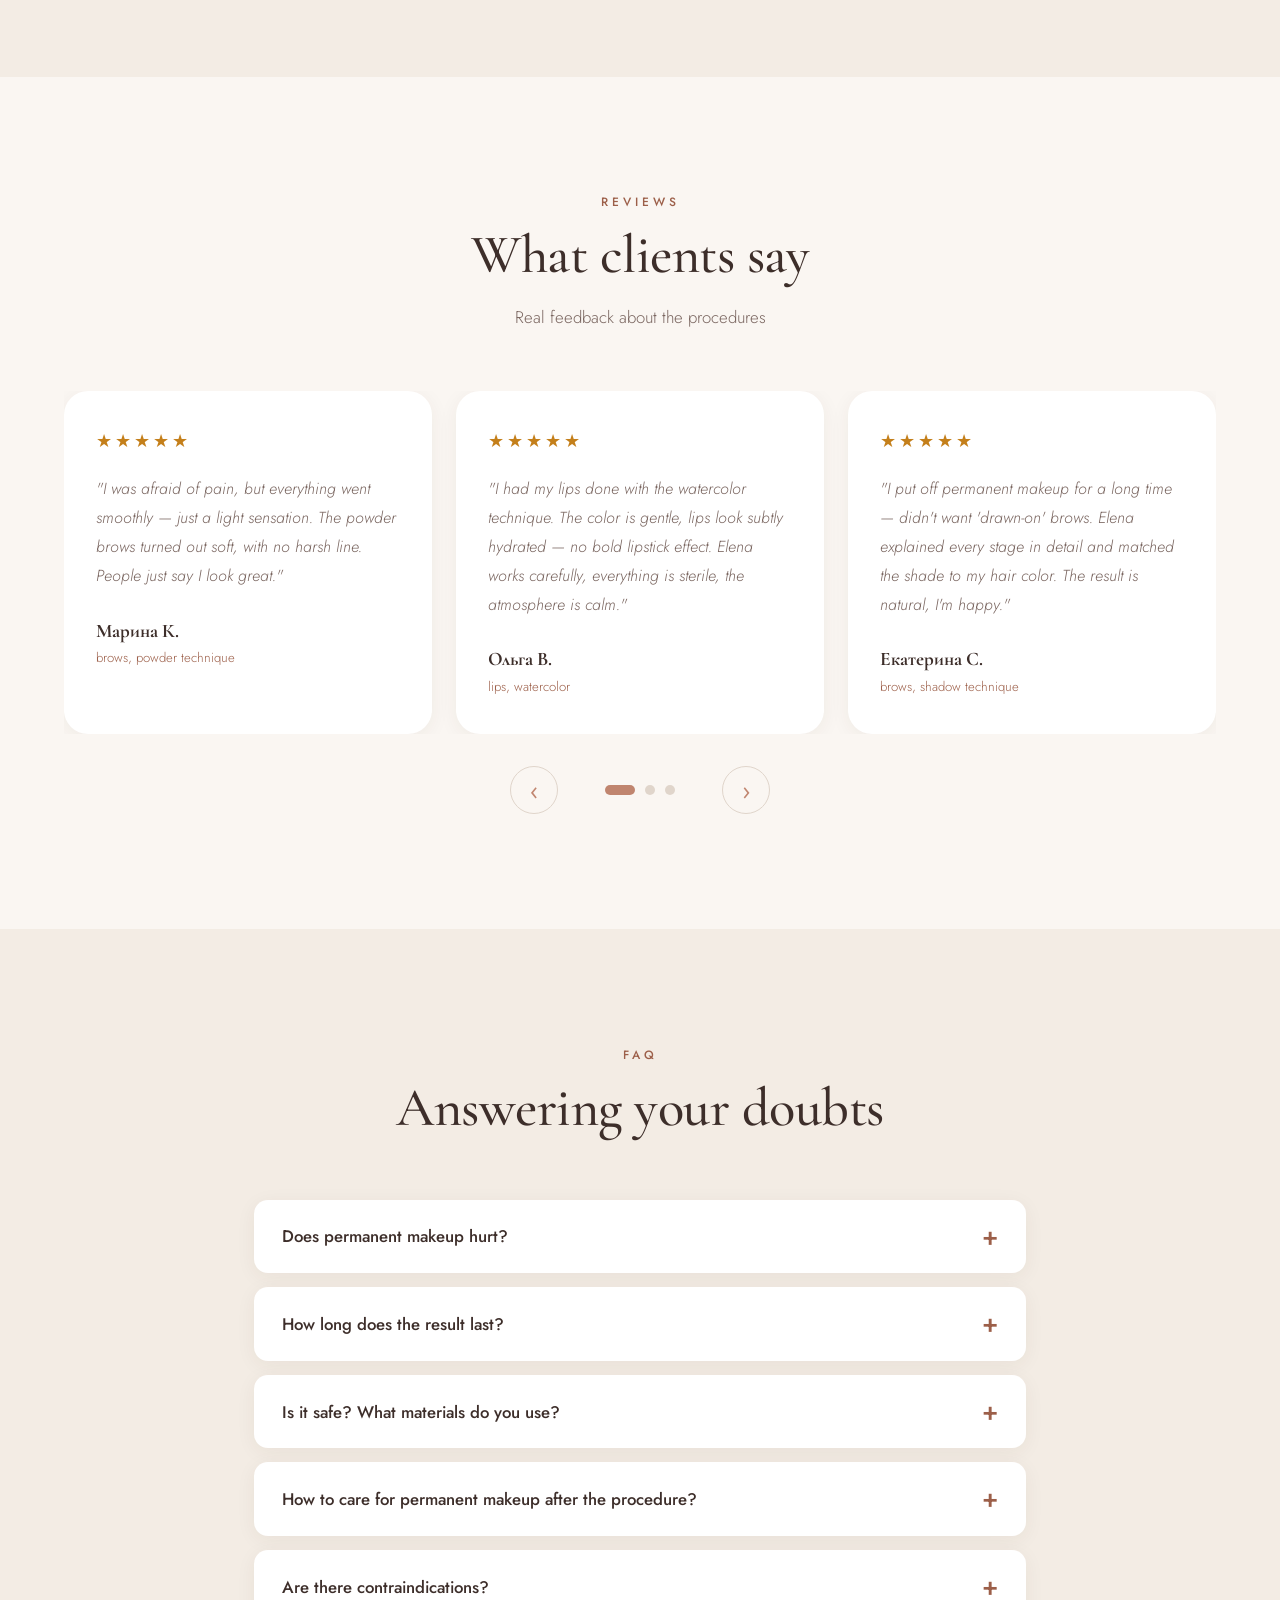
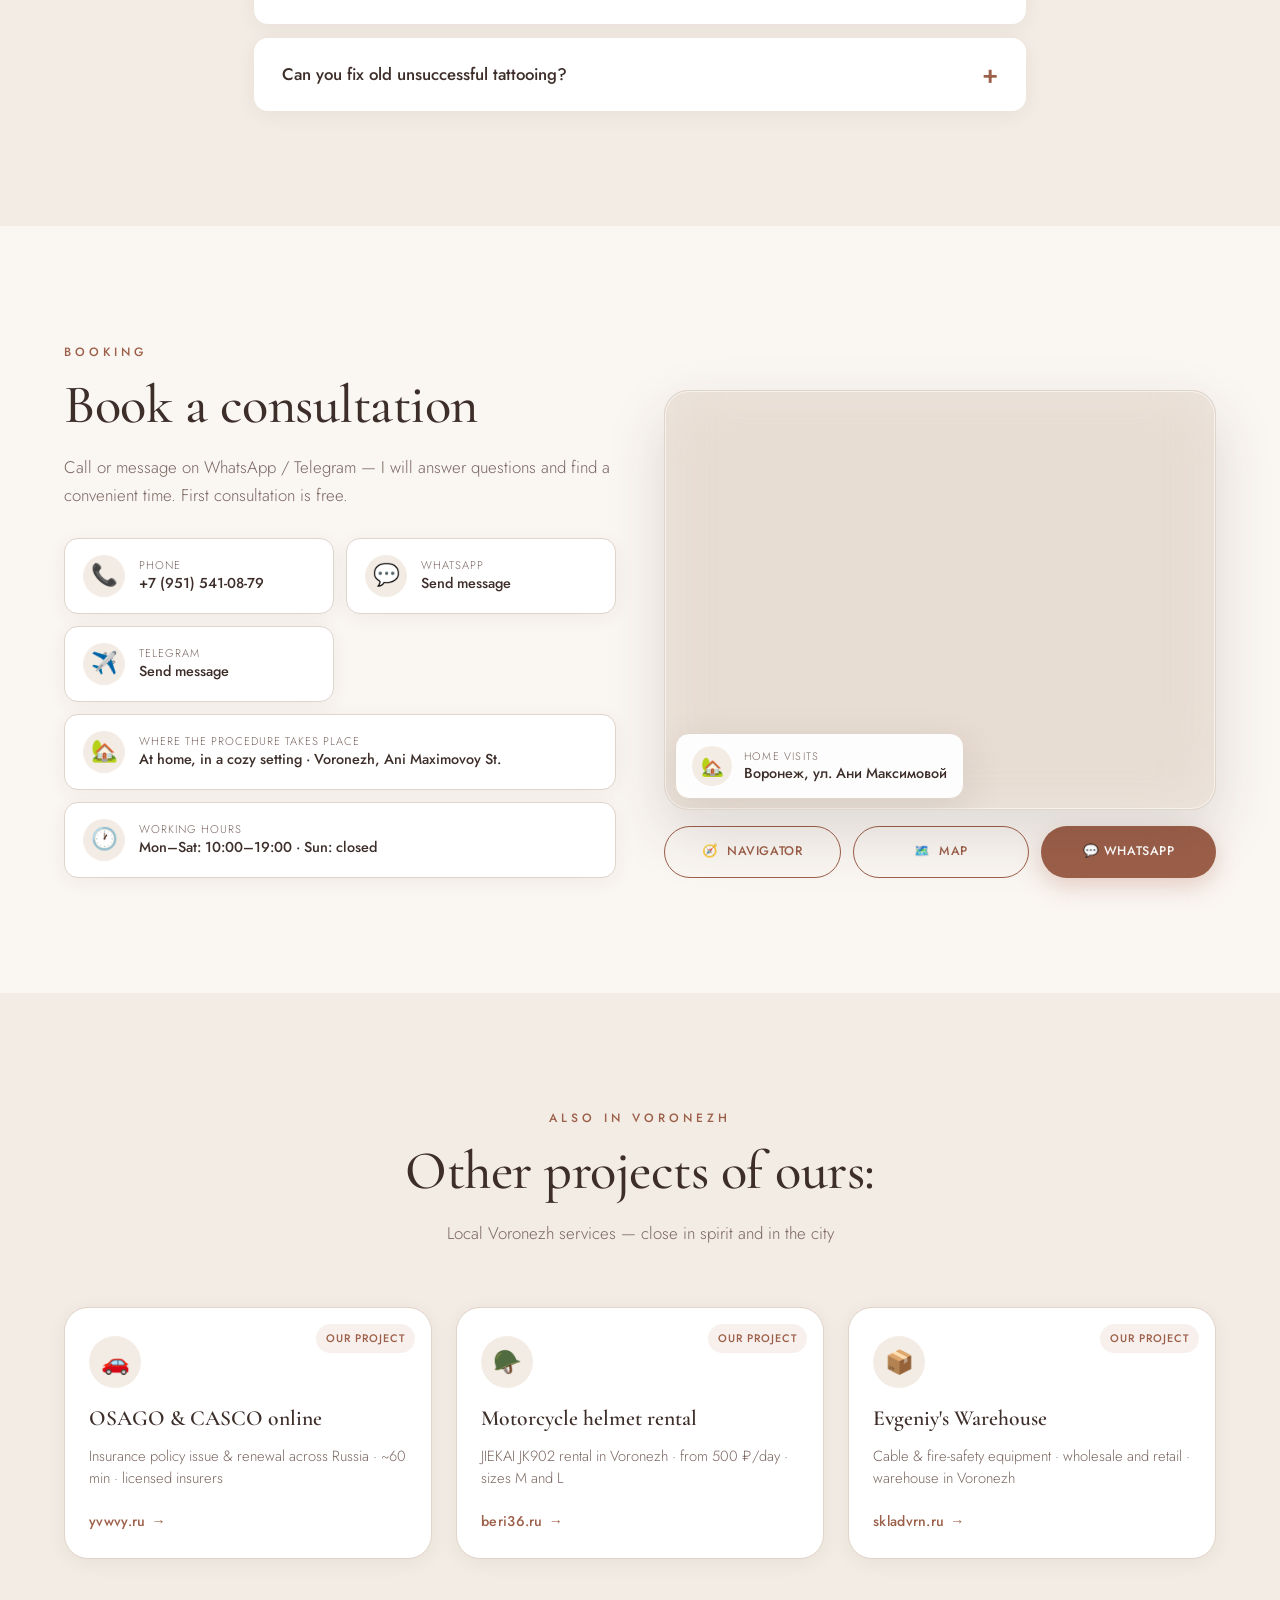
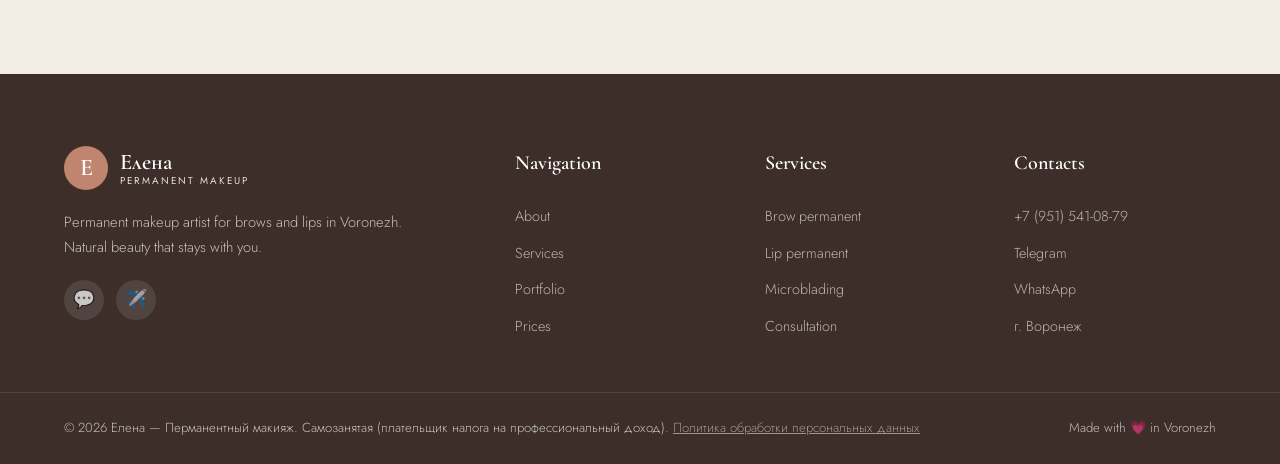
==== commit 1b532438: "Обновлены цены на брови и губы: от 5000 руб, пудровая техника в приоритете" ====
--- a/index-en.html
+++ b/index-en.html
@@ -73,7 +73,7 @@
         "image": "https://elenaperm.ru/images/hero-bg-new.jpg",
         "url": "https://elenaperm.ru/index-en.html",
         "telephone": "+79515410879",
-        "priceRange": "от 3000 ₽",
+        "priceRange": "от 5000 ₽",
         "currenciesAccepted": "RUB",
         "address": {
             "@type": "PostalAddress",
@@ -111,13 +111,13 @@
                     "@type": "Offer",
                     "itemOffered": { "@type": "Service", "name": "Перманентный макияж бровей (пудровая, теневая, волосковая техника, микроблейдинг)" },
                     "priceCurrency": "RUB",
-                    "price": "3000"
+                    "price": "5000"
                 },
                 {
                     "@type": "Offer",
                     "itemOffered": { "@type": "Service", "name": "Перманентный макияж губ (контур, растушёвка, акварель, эффект помады)" },
                     "priceCurrency": "RUB",
-                    "price": "3500"
+                    "price": "5000"
                 }
             ]
         }
@@ -243,7 +243,7 @@
 <li>Hair stroke technique — individual hair drawing</li>
 <li>Microblading — finest strokes, maximum realism</li>
 </ul>
-<div class="service-from"><span>from</span> <strong>3 000 ₽</strong></div>
+<div class="service-from"><span>from</span> <strong>5 000 ₽</strong></div>
 <a class="btn btn-outline" href="#booking">Book</a>
 </div>
 </article>
@@ -261,7 +261,7 @@
 <li>Lipstick effect — full dense color fill</li>
 <li>Watercolor technique — sheer, delicate tint</li>
 </ul>
-<div class="service-from"><span>from</span> <strong>3 500 ₽</strong></div>
+<div class="service-from"><span>from</span> <strong>5 000 ₽</strong></div>
 <a class="btn btn-outline" href="#booking">Book</a>
 </div>
 </article>
@@ -338,13 +338,13 @@
 <div class="price-card reveal">
 <div class="price-head">
 <h3>Brows</h3>
-<p><span>from</span> 3 000 ₽</p>
+<p><span>from</span> 5 000 ₽</p>
 </div>
 <ul class="price-list">
-<li><span>Powder technique</span><strong>3 000 ₽</strong></li>
-<li><span>Shadow technique</span><strong>3 600 ₽</strong></li>
-<li><span>Hair stroke technique</span><strong>4 200 ₽</strong></li>
-<li><span>Microblading</span><strong>4 800 ₽</strong></li>
+<li><span>Powder technique <span class="price-priority">priority</span></span><strong>5 000 ₽</strong></li>
+<li><span>Shadow technique</span><strong>6 000 ₽</strong></li>
+<li><span>Hair stroke technique</span><strong>7 000 ₽</strong></li>
+<li><span>Microblading</span><strong>8 000 ₽</strong></li>
 <li class="price-note"><span>Touch-up (in 1–2 mo.)</span><strong>−50%</strong></li>
 </ul>
 <a class="btn btn-outline btn-block" href="#booking">Choose</a>
@@ -354,13 +354,13 @@
 <div class="price-badge">Hit</div>
 <div class="price-head">
 <h3>Lips</h3>
-<p><span>from</span> 3 500 ₽</p>
+<p><span>from</span> 5 000 ₽</p>
 </div>
 <ul class="price-list">
-<li><span>Lip contour</span><strong>3 500 ₽</strong></li>
-<li><span>Shading</span><strong>4 100 ₽</strong></li>
-<li><span>Watercolor technique</span><strong>4 900 ₽</strong></li>
-<li><span>Lipstick effect</span><strong>5 900 ₽</strong></li>
+<li><span>Powder technique <span class="price-priority">priority</span></span><strong>5 000 ₽</strong></li>
+<li><span>Shading</span><strong>6 000 ₽</strong></li>
+<li><span>Watercolor technique</span><strong>7 000 ₽</strong></li>
+<li><span>Lipstick effect</span><strong>8 400 ₽</strong></li>
 <li class="price-note"><span>Touch-up (in 1–2 mo.)</span><strong>−50%</strong></li>
 </ul>
 <a class="btn btn-primary btn-block" href="#booking">Choose</a>
--- a/css/style.css
+++ b/css/style.css
@@ -892,6 +892,19 @@
 .price-list li span { font-size: 0.92rem; }
 .price-list li strong { font-family: var(--serif); font-size: 1.15rem; font-weight: 600; color: var(--accent-a11y); white-space: nowrap; }
 .price-note { opacity: 0.75; }
+.price-priority {
+    display: inline-block;
+    background: var(--accent-a11y);
+    color: var(--white);
+    padding: 2px 8px;
+    border-radius: 100px;
+    font-size: 0.6rem;
+    text-transform: uppercase;
+    letter-spacing: 1px;
+    font-weight: 500;
+    margin-left: 6px;
+    vertical-align: baseline;
+}
 .price-card .btn { margin-top: auto; padding-top: 28px; }
 
 .pricing-foot { text-align: center; margin-top: clamp(28px, 4vw, 40px); color: var(--text-muted); font-size: 0.92rem; }
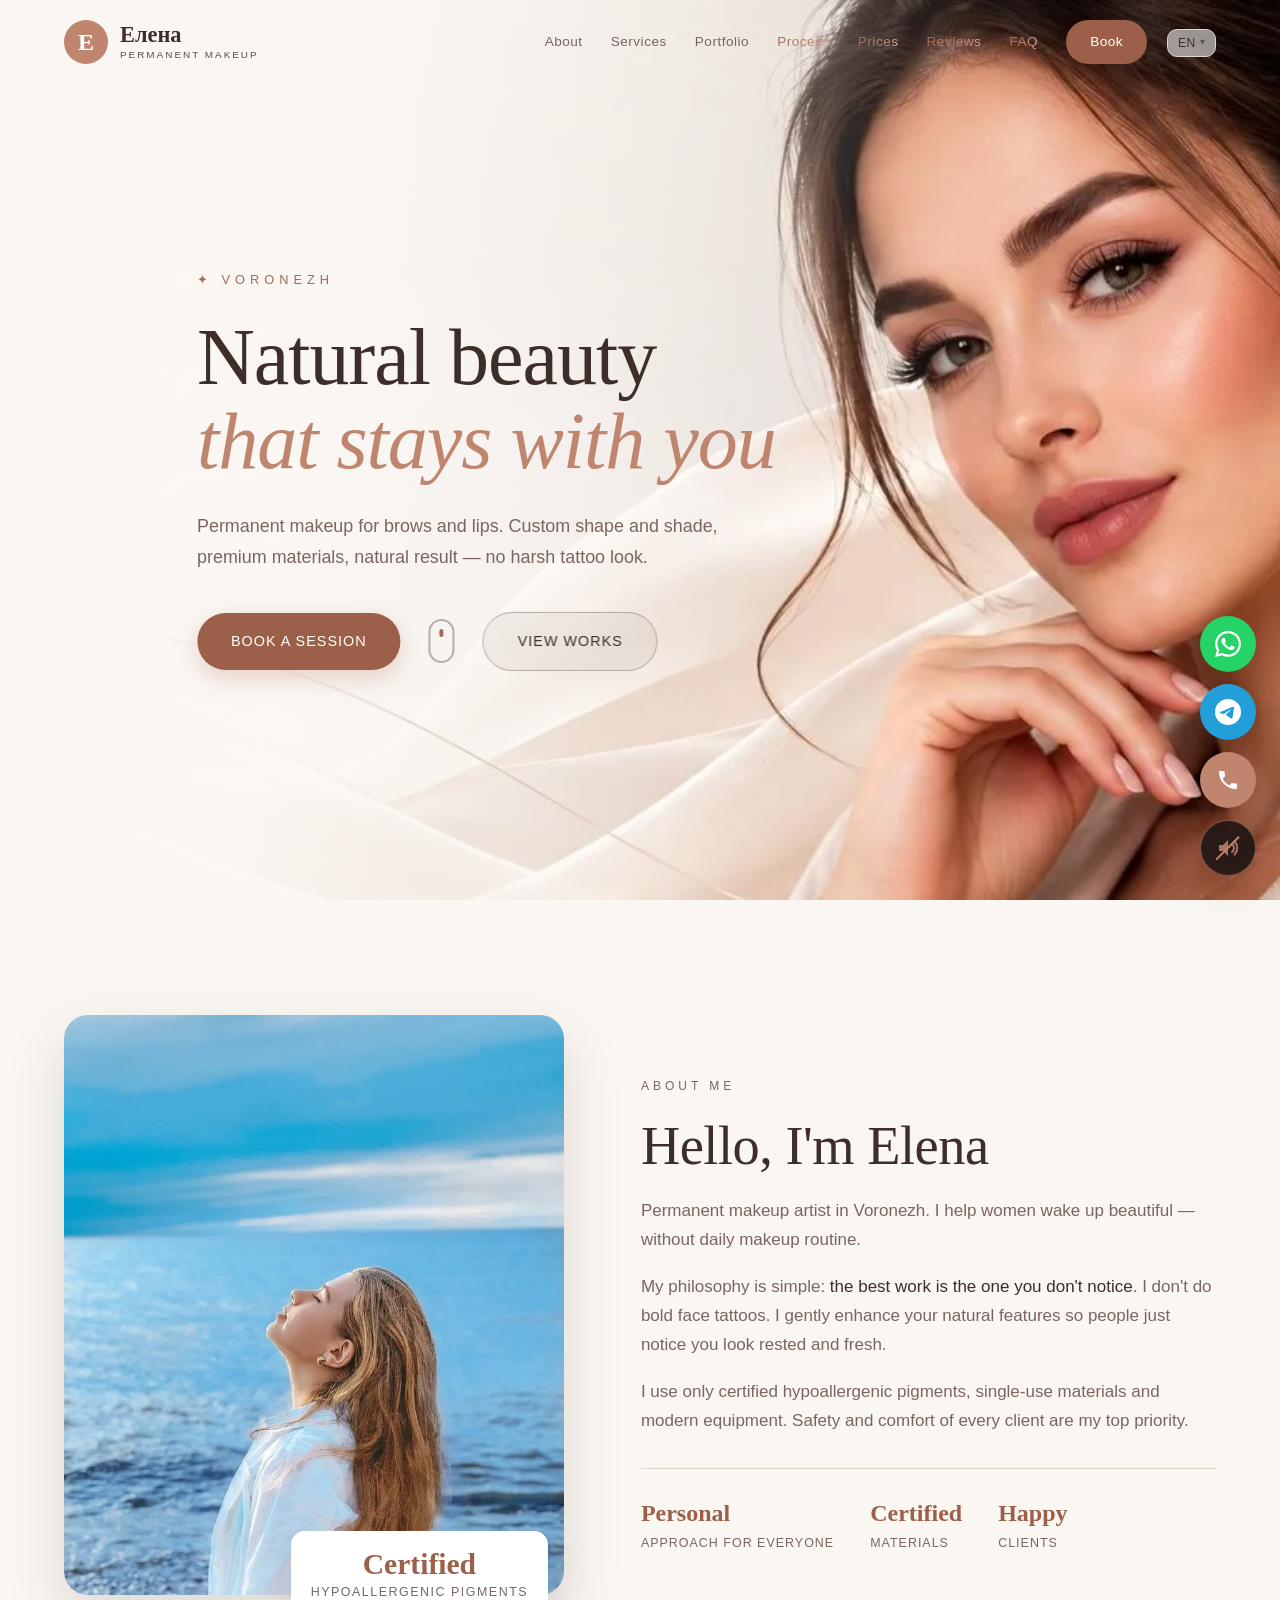
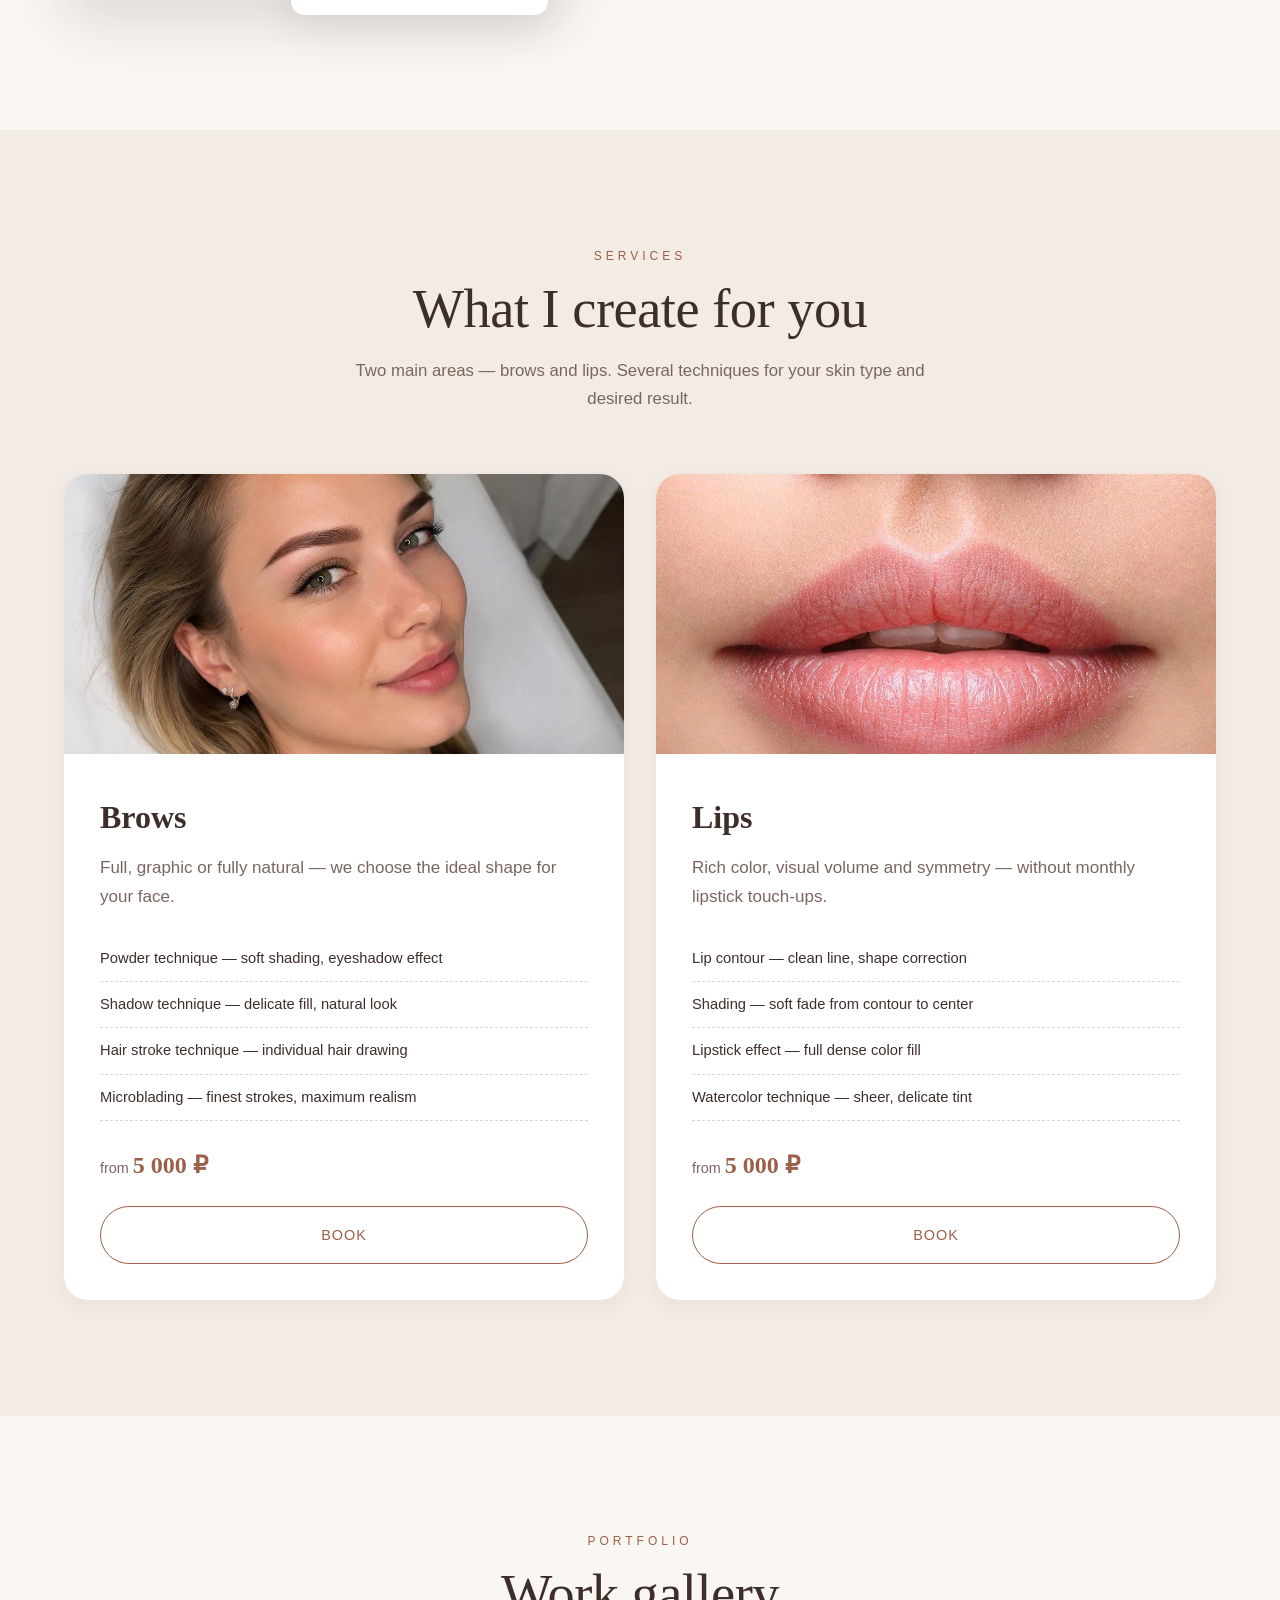
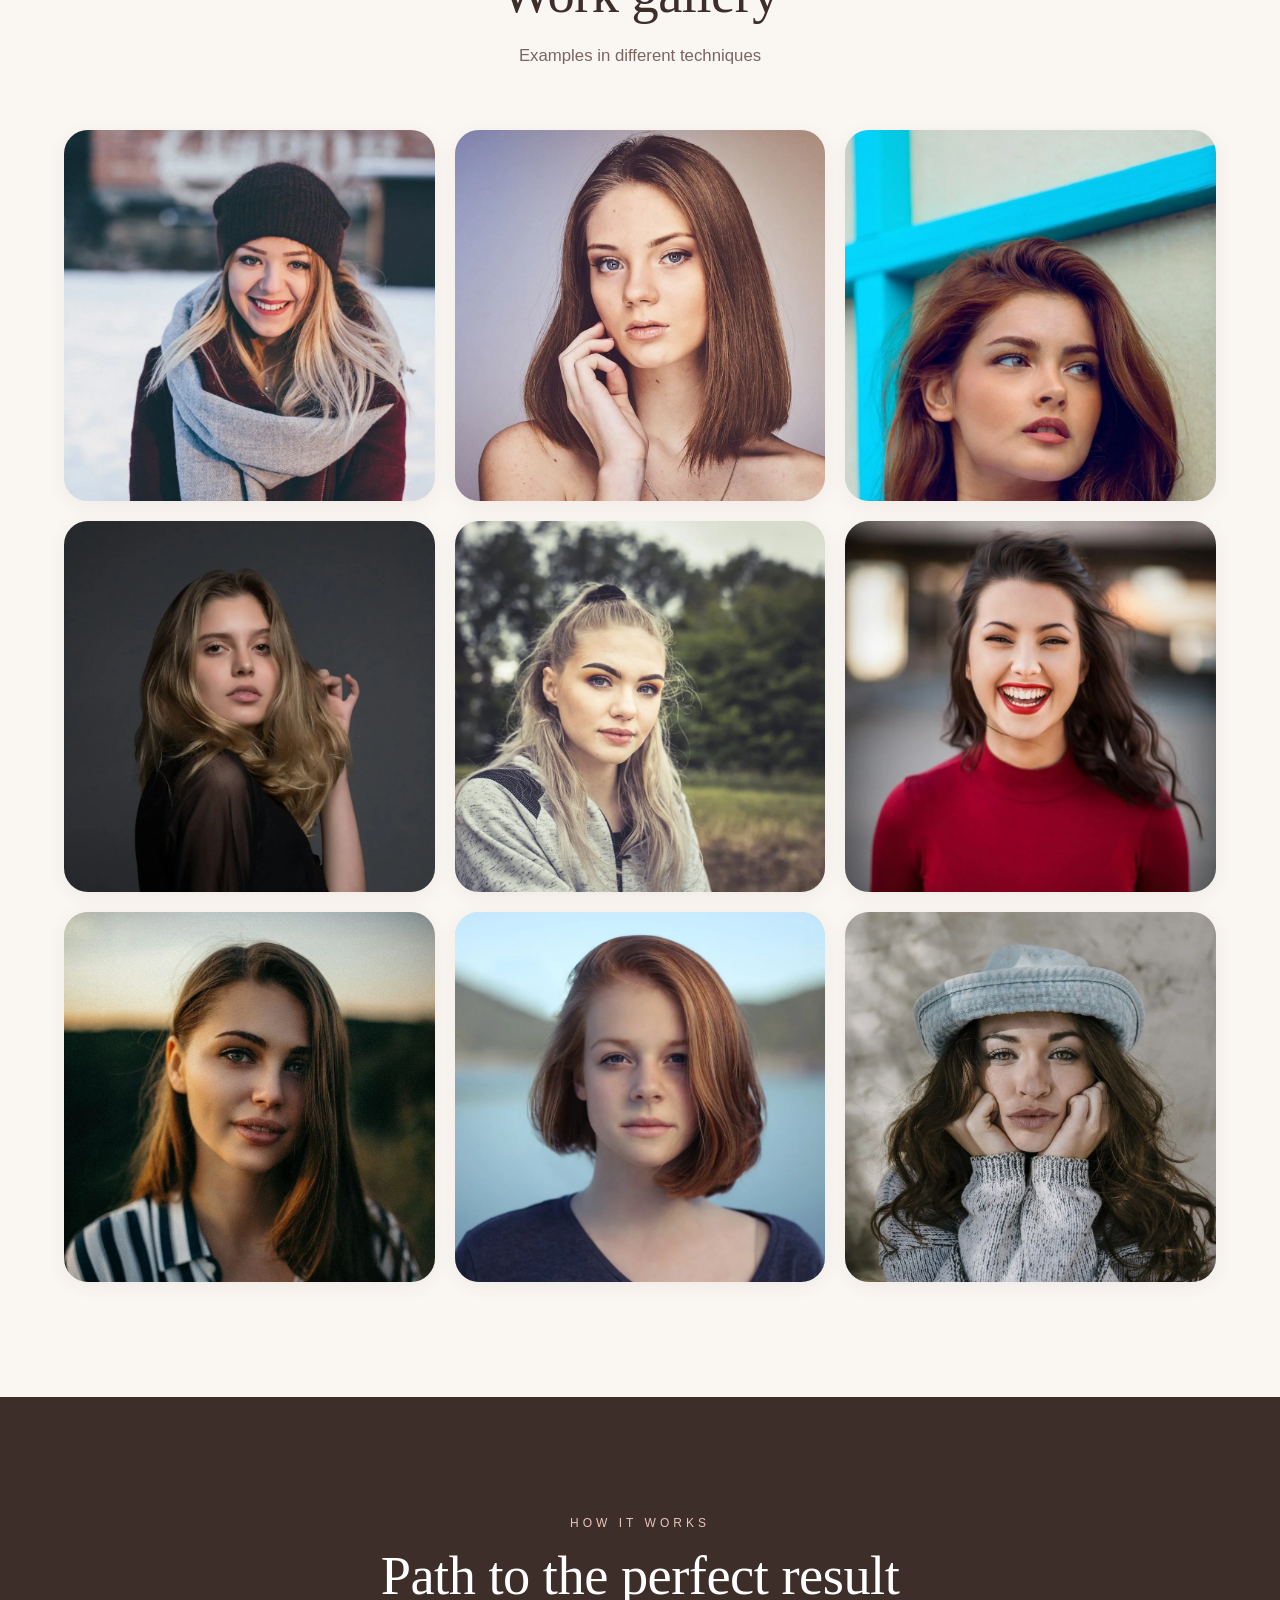
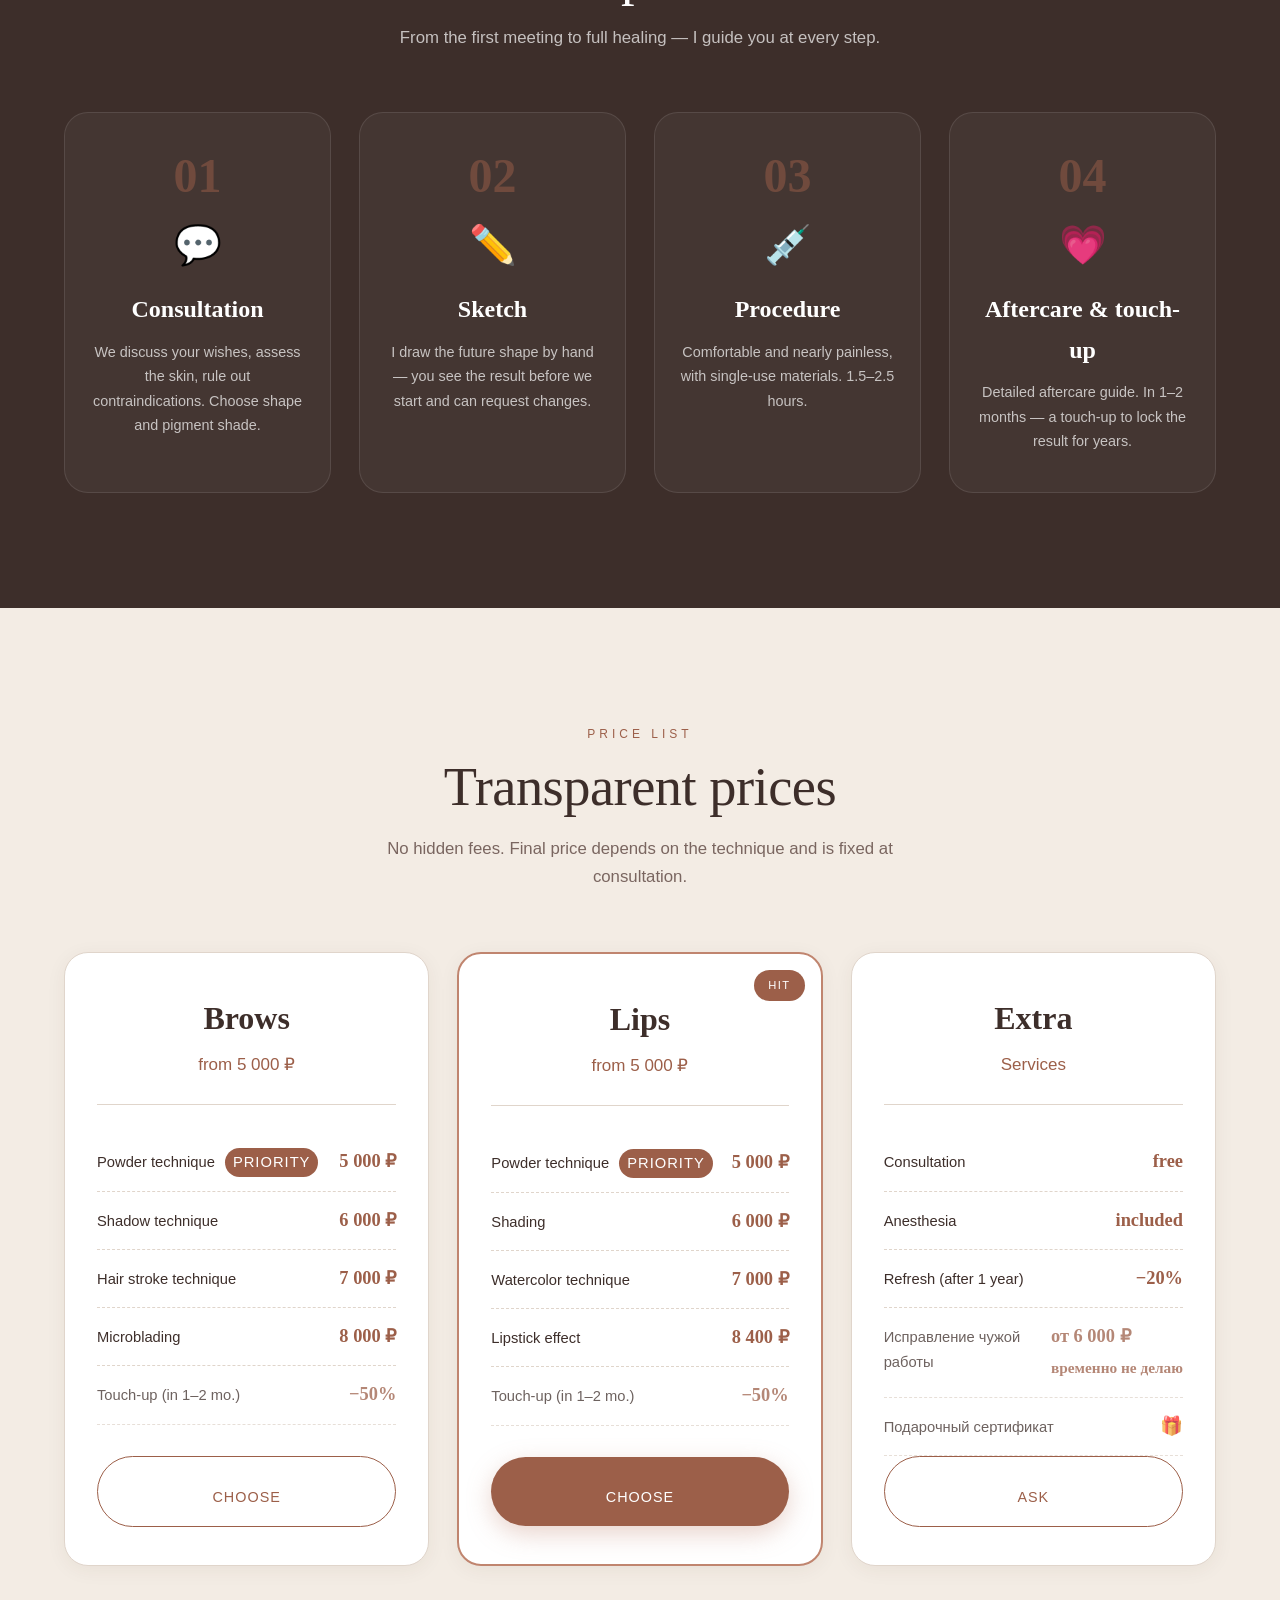
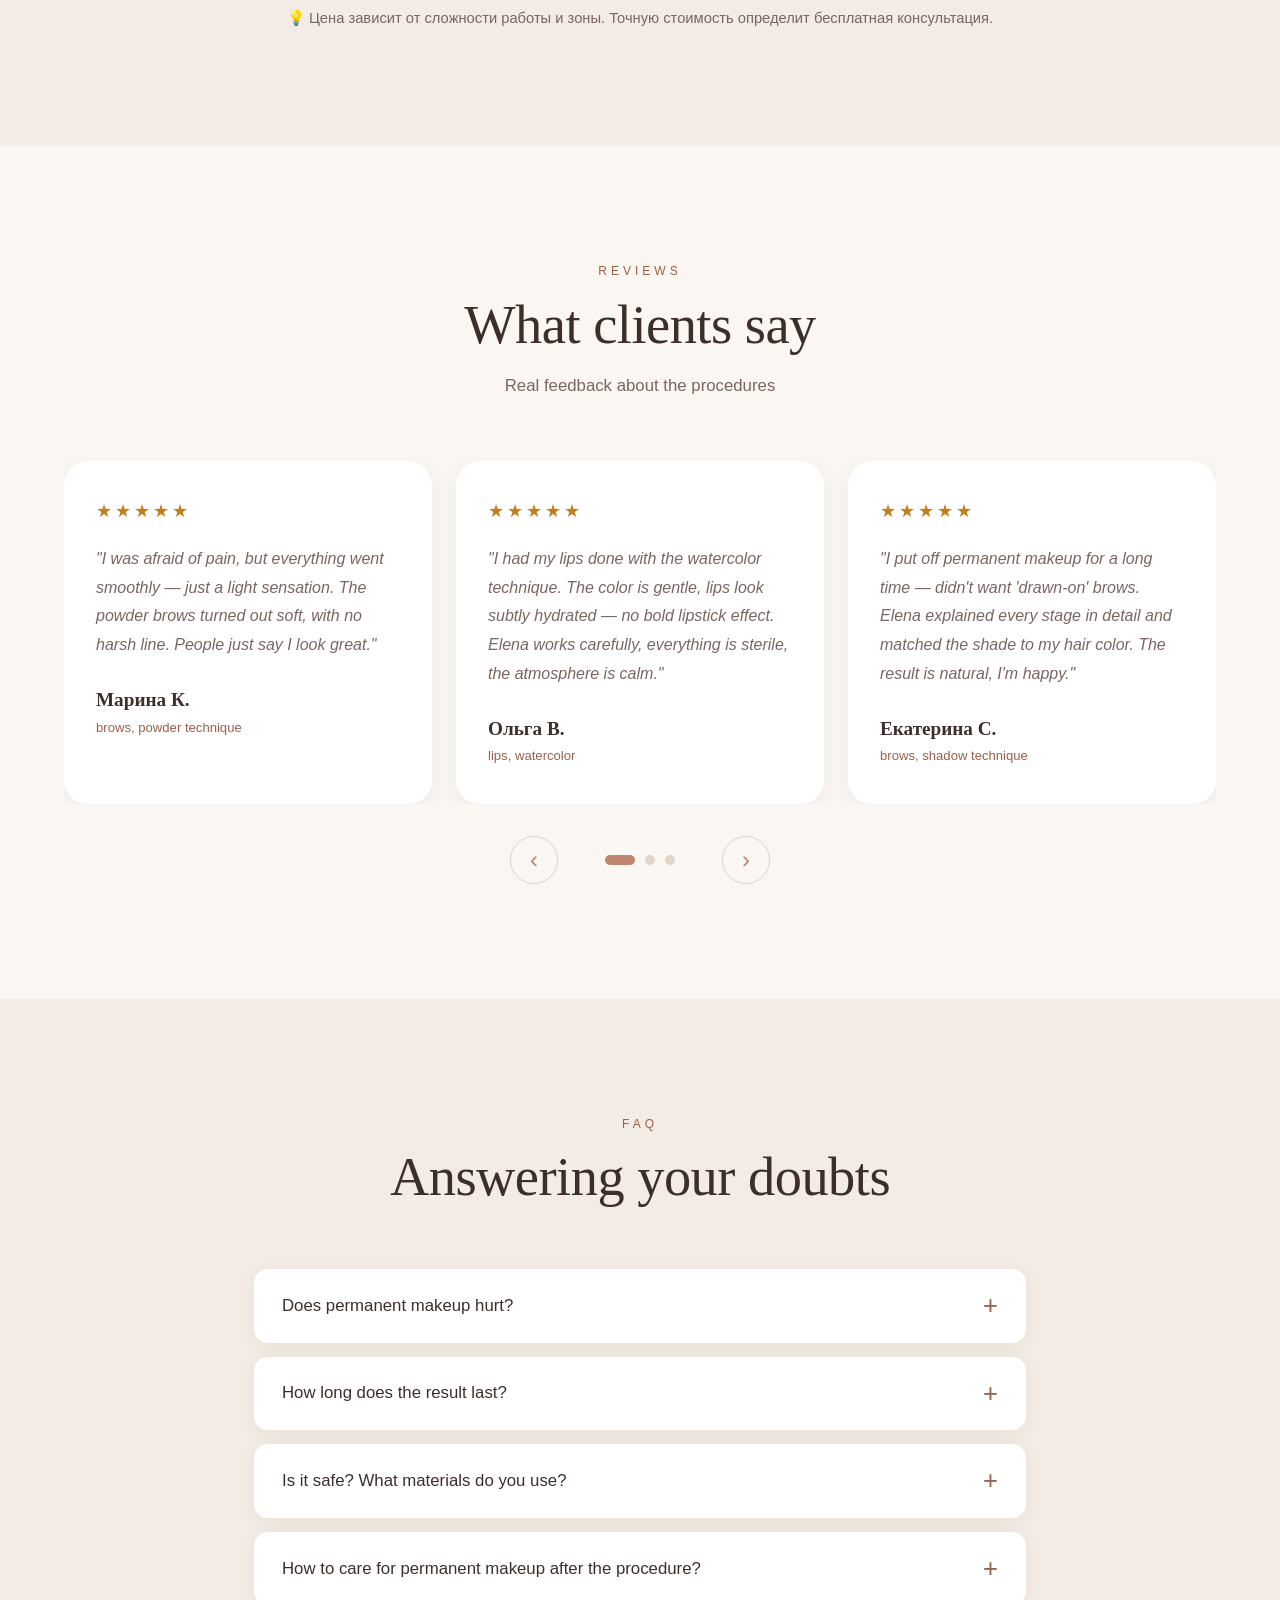
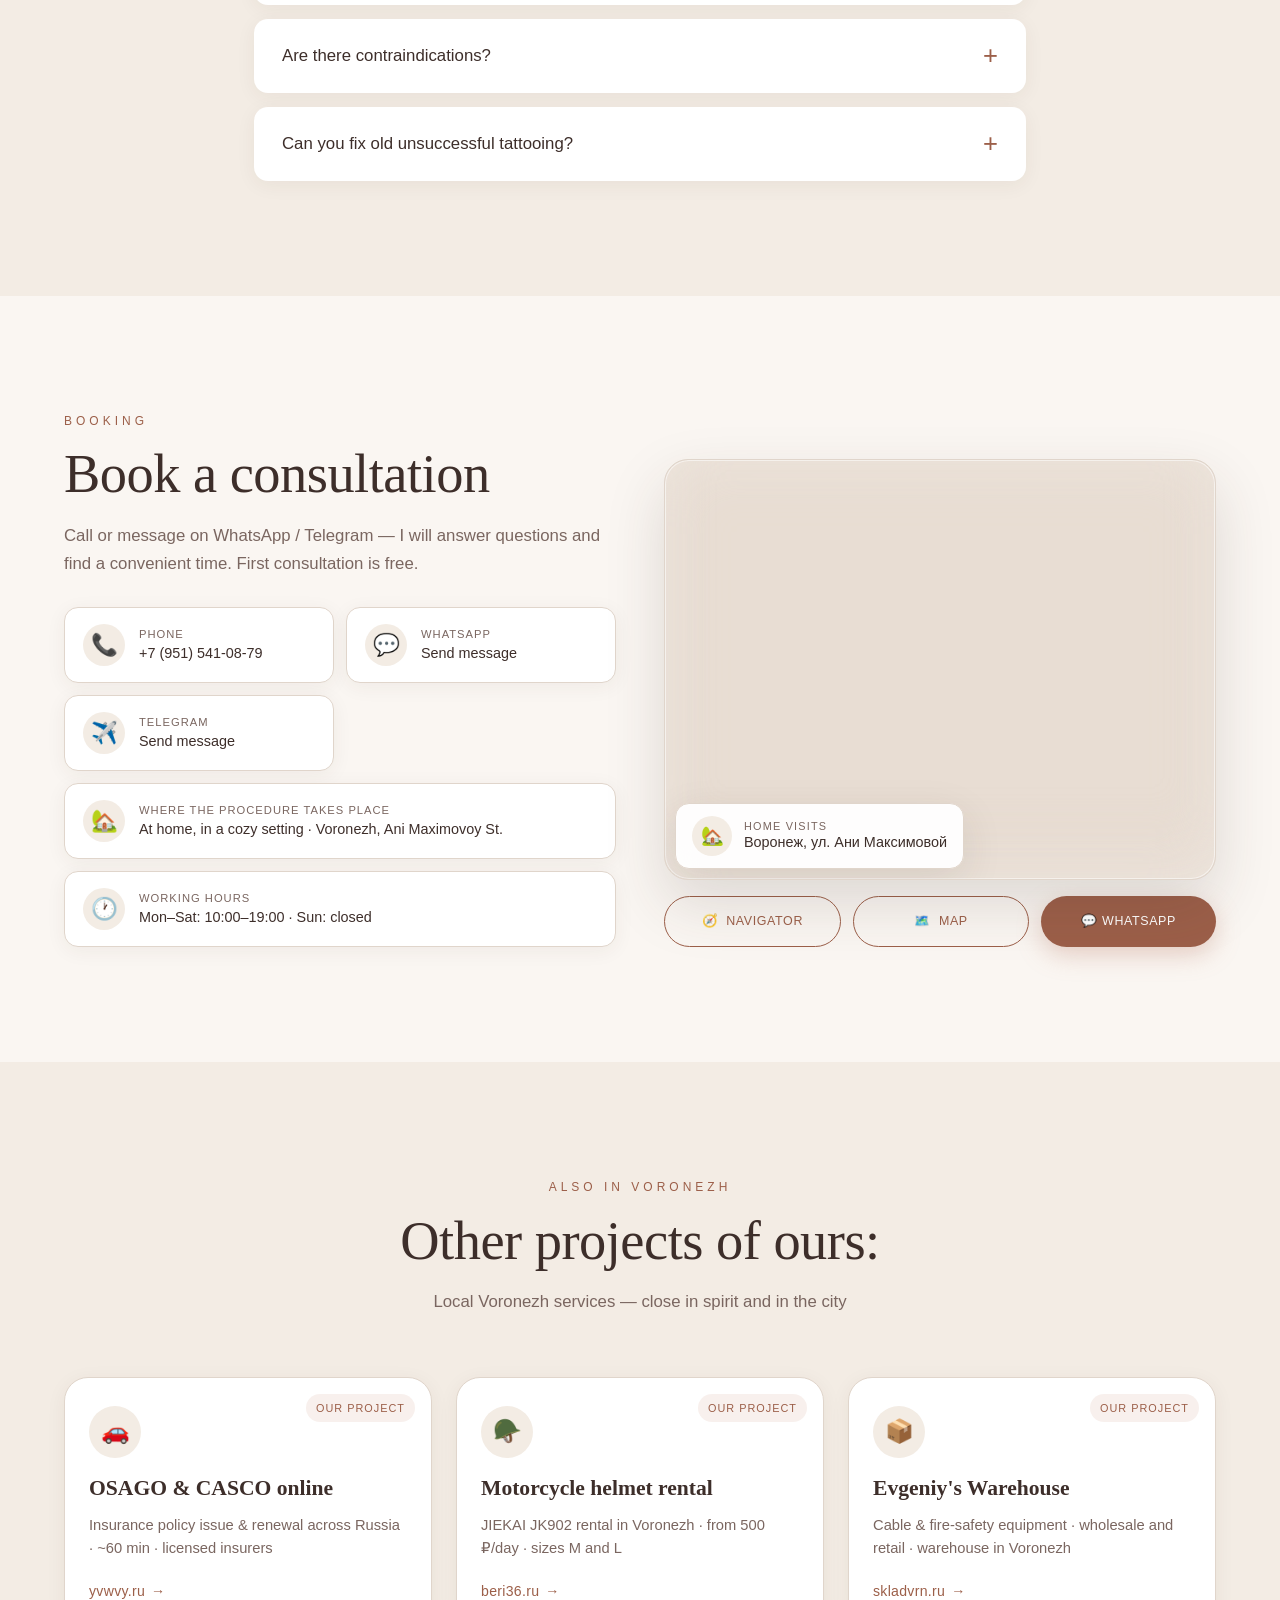
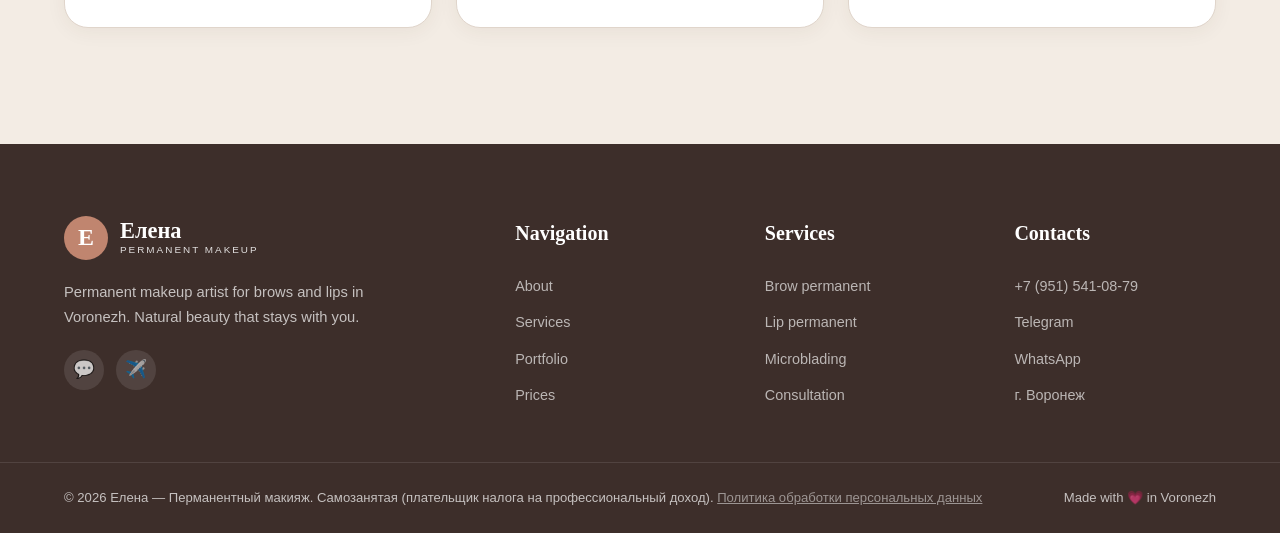
==== commit cbd94a3f: "Аудит: CSP на все страницы, preload=none для музыки, короче description, sitemap" ====
--- a/index-en.html
+++ b/index-en.html
@@ -3,6 +3,7 @@
 <html lang="en"><script>document.documentElement.classList.add('js');</script>
 <head>
 <meta charset="utf-8"/>
+<meta http-equiv="Content-Security-Policy" content="default-src 'self'; script-src 'self' 'unsafe-inline' https://mc.yandex.ru https://mc.webvisor.org; style-src 'self' 'unsafe-inline' https://fonts.googleapis.com; font-src 'self' https://fonts.gstatic.com; img-src 'self' data: https://mc.yandex.ru; connect-src 'self' https://mc.yandex.ru wss://mc.yandex.ru wss://mc.yandex.com wss://mc.webvisor.org; frame-src https://yandex.ru https://mc.yandex.ru https://mc.yandex.com; base-uri 'self'; form-action 'self'; object-src 'none'; upgrade-insecure-requests"/>
 <meta content="width=device-width, initial-scale=1.0, viewport-fit=cover" name="viewport"/>
 <meta content="#3D2E2A" name="theme-color"/>
 <meta content="index, follow" name="robots"/>
@@ -633,7 +634,7 @@
 </div>
 
 
-<audio id="bgMusic" loop preload="auto" src="audio/background-music.mp3"></audio>
+<audio id="bgMusic" loop preload="none" src="audio/background-music.mp3"></audio>
 <script src="js/script.js?v=5"></script>
 </body>
 </html>
